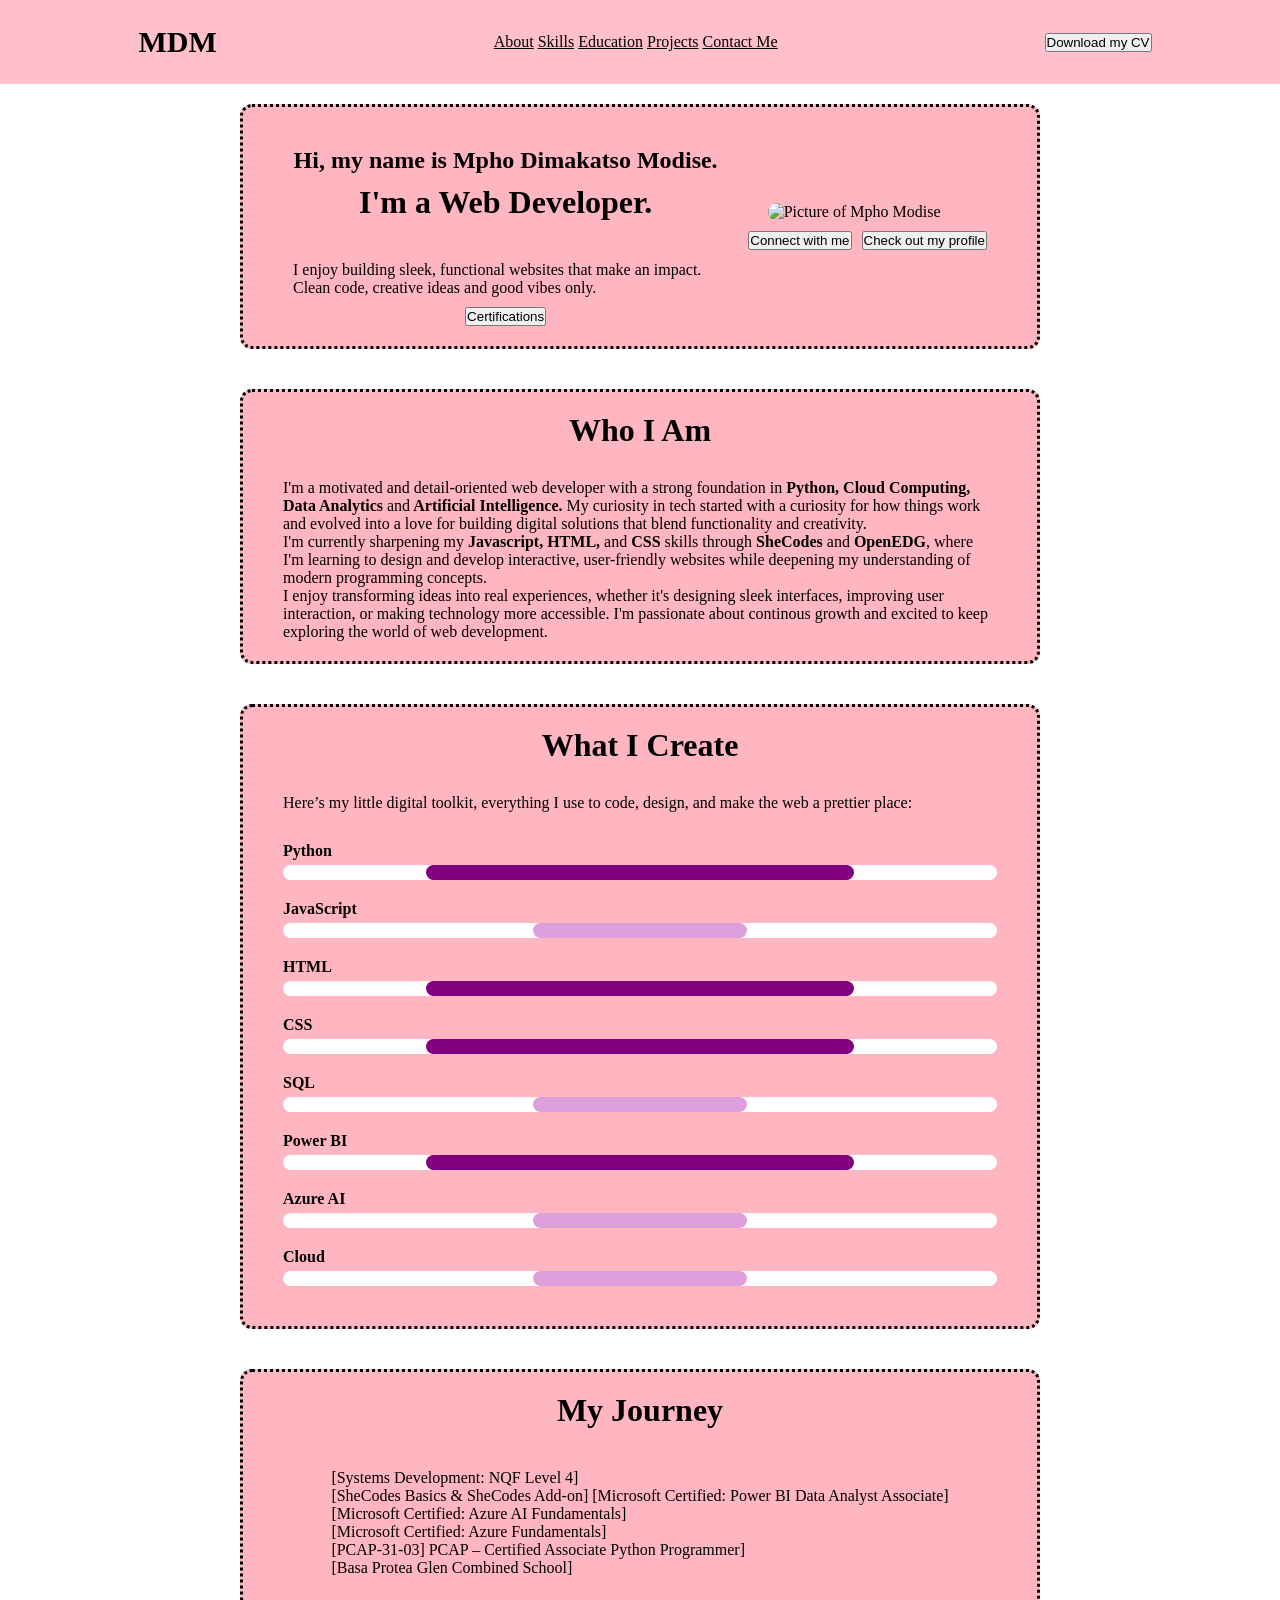
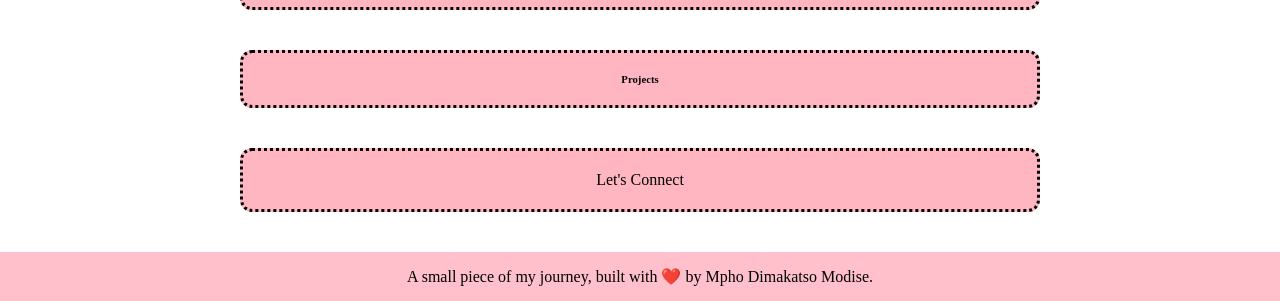
==== blueprint.html @ 43b35c92 "Updates" ====
<!DOCTYPE html>
<html lang="en">
  <head>
    <meta charset="UTF-8" />
    <meta name="viewport" content="width=device-width, initial-scale=1.0" />
    <title>Mpho's Portfolio Website</title>
    <link rel="stylesheet" href="aesthetic.css" />
  </head>
  <body>
    <header>
      <nav>
        <h1 class="logo">MDM</h1>
        <ul>
          <li>
            <a href="">About</a>
            <a href="">Skills</a>
            <a href="">Education</a>
            <a href="">Projects</a>
            <a href="">Contact Me</a>
          </li>
        </ul>
        <button class="download-CV">Download my CV</button>
      </nav>
    </header>
    <main>
      <div class="abt-summary">
        <div class="text">
          <div class="text-and-certs">
            <h2>Hi, my name is Mpho Dimakatso Modise.</h2>
            <h3>I'm a Web Developer.</h3>
            <p>
              I enjoy building sleek, functional websites
              that make an impact. Clean code, creative ideas and good vibes
              only.
            </p>
            <button class="certs">Certifications</button>
          </div>
        </div>
        <div class="pic-and-buttns">
          <img
            src="https://s3.amazonaws.com/shecodesio-production/uploads/files/000/175/259/original/IMG_0503.JPG?1761469599"
            alt="Picture of Mpho Modise"
          />
          <div class="buttons">
            <button class="LinkedIn">Connect with me</button>
            <button class="GitHub">Check out my profile</button>
          </div>
        </div>
      </div>
      <div class="abt-me-sect">
        <h3>Who I Am</h3>
        <p>
          I'm a motivated and detail-oriented web developer with a strong
          foundation in
          <strong>Python, Cloud Computing, Data Analytics</strong> and<strong>
            Artificial Intelligence.</strong
          >
          My curiosity in tech started with a curiosity for how things work and
          evolved into a love for building digital solutions that blend
          functionality and creativity.
        </p>
        <p>
          I'm currently sharpening my <strong>Javascript, HTML,</strong> and
          <strong>CSS</strong> skills through <strong>SheCodes</strong> and
          <strong>OpenEDG</strong>, where I'm learning to design and develop
          interactive, user-friendly websites while deepening my understanding
          of modern programming concepts.
        </p>
        <p>
          I enjoy transforming ideas into real experiences, whether it's
          designing sleek interfaces, improving user interaction, or making
          technology more accessible. I'm passionate about continous growth and
          excited to keep exploring the world of web development.
        </p>
      </div>
      <div class="skills-sect">
        <h4>What I Create</h4>
        <p class="skills-sect-description">Here’s my little digital toolkit, everything I use to code, design, and make the web a prettier place:</p>
        <div class="skill">
          <span class="skill-name">Python</span>
            <div class="skill-bar">
              <div class="skill-level intermediate"></div>
          </div>
        </div>
        <div class="skill">
          <span class="skill-name">JavaScript</span>
            <div class="skill-bar">
              <div class="skill-level beginner"></div>
          </div>
        </div>
        <div class="skill">
          <span class="skill-name">HTML</span>
            <div class="skill-bar">
              <div class="skill-level intermediate"></div>
          </div>
        </div>
        <div class="skill">
          <span class="skill-name">CSS</span>
            <div class="skill-bar">
              <div class="skill-level intermediate"></div>
          </div>
        </div>
        <div class="skill">
          <span class="skill-name">SQL</span>
            <div class="skill-bar">
              <div class="skill-level beginner"></div>
          </div>
        </div>
        <div class="skill">
          <span class="skill-name">Power BI</span>
            <div class="skill-bar">
              <div class="skill-level intermediate"></div>
          </div>
        </div>
        <div class="skill">
          <span class="skill-name">Azure AI</span>
            <div class="skill-bar">
              <div class="skill-level beginner"></div>
          </div>
        </div>
        <div class="skill">
          <span class="skill-name">Cloud</span>
            <div class="skill-bar">
              <div class="skill-level beginner"></div>
          </div>
        </div>
      </div>
      <div class="education-sect">
        <h5>My Journey</h5>
        <ul>
          <li>
            [Systems Development: NQF Level 4]</br>
            [SheCodes Basics & SheCodes Add-on]
            [Microsoft Certified: Power BI Data Analyst Associate]</br>
            [Microsoft Certified: Azure AI Fundamentals] </br>[Microsoft Certified: Azure
            Fundamentals] </br>[PCAP-31-03] PCAP – Certified Associate Python
            Programmer]</br> [Basa Protea Glen Combined School]
          </li>
        </ul>
      </div>
      <div class="projects-sect">
        <h6>Projects</h6>
      </div>
      <div class="contact-me-sect">
        <h7>Let's Connect</h7>
      </div>
    </main>
    <footer>
      <p>
        A small piece of my journey, built with ❤️ by Mpho Dimakatso Modise.
      </p>
    </footer>
    <script src="brain.js"></script>
  </body>
</html>
---- aesthetic.css ----
* {
  margin: 0 auto;
  padding: 0;
  box-sizing: border-box;
}
header {
  background: pink;
  padding: 15px 0;
}
nav {
  display: flex;
  justify-content: space-between;
  align-items: center;
  width: 100%;
}
.logo {
  font-size: 30px;
  padding: 10px;
}
ul {
  gap: 50px;
  list-style: none;
  padding: 10px 10px;
}
a {
  color: black;
}
.abt-summary {
  display: flex;
  align-items: center;
  justify-content: space-between;
  margin: 20px auto;
  border: dotted;
  padding: 20px 50px;
  gap: 30px;
  max-width: 800px;
  background: lightpink;
  border-radius: 12px;
}
.text {
  flex: 1;
}
h2 {
  align-items: left;
  padding-top: 20px;
}
h3 {
  font-size: 2rem;
  margin-bottom: 30px;
  align-items: left;
}
img {
  width: 200px;
  height: auto;
  border-radius: 10px;
}
.pic-and-buttns {
  display: flex;
  flex-direction: column;
  align-items: center;
  gap: 10px;
}
.buttons {
  display: flex;
  gap: 10px;
}
.text-and-certs {
  display: flex;
  flex-direction: column;
  align-items: center;
  gap: 10px;
}
.abt-me-sect {
  display: flex;
  padding: 20px 20px;
  flex-direction: column;
  align-items: start;
  max-width: 800px;
  margin: 40px auto;
  padding: 20px 40px;
  background: lightpink;
  border: dotted;
  border-radius: 12px;
}
h4 {
  text-align: center;
  margin-bottom: 30px;
  font-size: 2rem;
}
.skills-sect-description {
  margin-bottom: 30px;
}
.skills-sect {
  max-width: 800px;
  margin: 40px auto;
  padding: 20px 40px;
  background: lightpink;
  border: dotted;
  border-radius: 12px;
}
.skill {
  margin-bottom: 20px;
}
.skill-name {
  display: block;
  margin-bottom: 5px;
  font-weight: bold;
}
.skill-bar {
  width: 100%;
  height: 15px;
  background: white;
  border-radius: 8px;
  overflow: hidden;
}
.skill-level {
  height: 100%;
  border-radius: 8px;
  width: 0;
  transition: width 1.5s ease-in-out;
}
.skill-level.beginner {
  width: 30%;
  background-color: plum;
}
.skill-level.intermediate {
  width: 60%;
  background-color: purple;
}
h5 {
  text-align: center;
  margin-bottom: 30px;
  font-size: 2rem;
}
.education-sect {
  display: flex;
  flex-direction: column;
  padding: 20px 20px;
  max-width: 800px;
  margin: 40px auto;
  padding: 20px 40px;
  background: lightpink;
  border: dotted;
  border-radius: 12px;
}
.projects-sect {
  display: flex;
  flex-direction: column;
  padding: 20px 20px;
  max-width: 800px;
  margin: 40px auto;
  padding: 20px 40px;
  background: lightpink;
  border: dotted;
  border-radius: 12px;
}
.contact-me-sect {
  display: flex;
  flex-direction: column;
  padding: 20px 20px;
  max-width: 800px;
  margin: 40px auto;
  padding: 20px 40px;
  background: lightpink;
  border: dotted;
  border-radius: 12px;
}
footer {
  background: pink;
  padding: 15px 0;
  width: 100%;
  display: flex;
  justify-content: space-between;
  align-items: center;
}
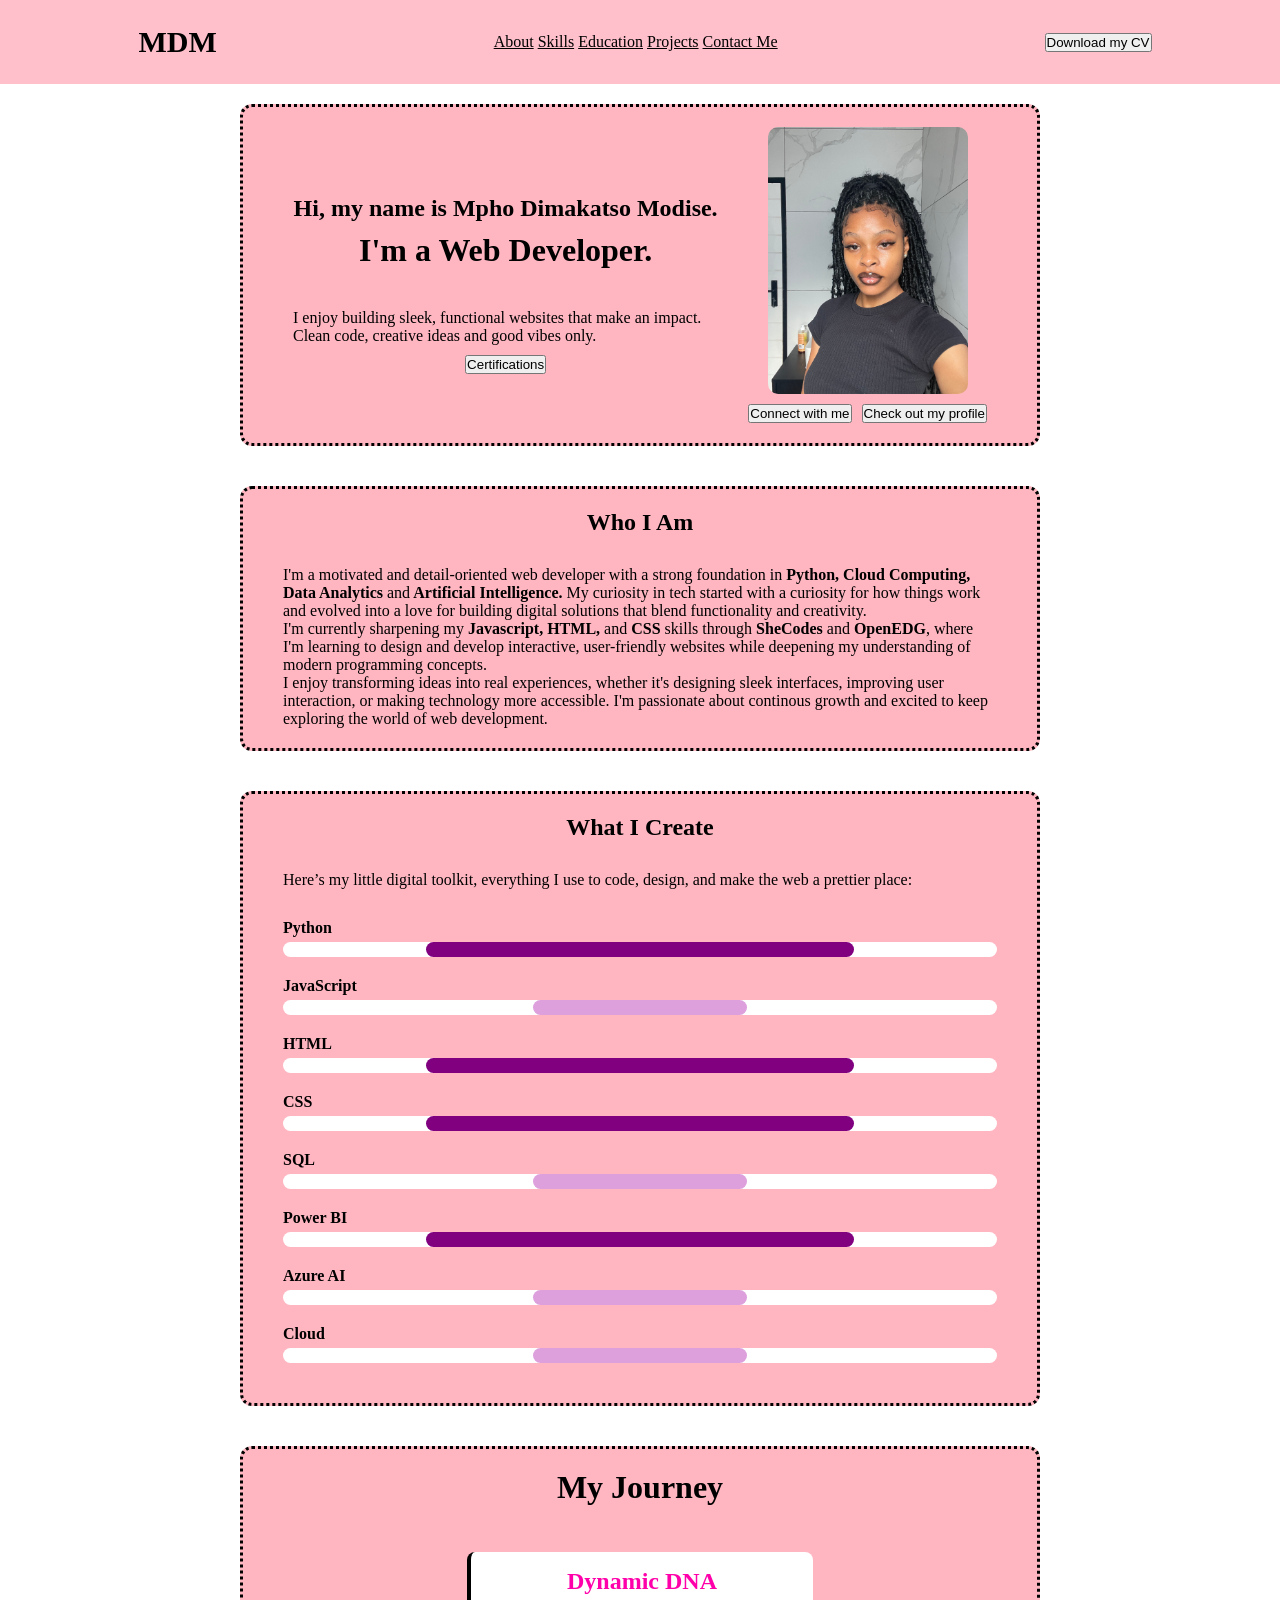
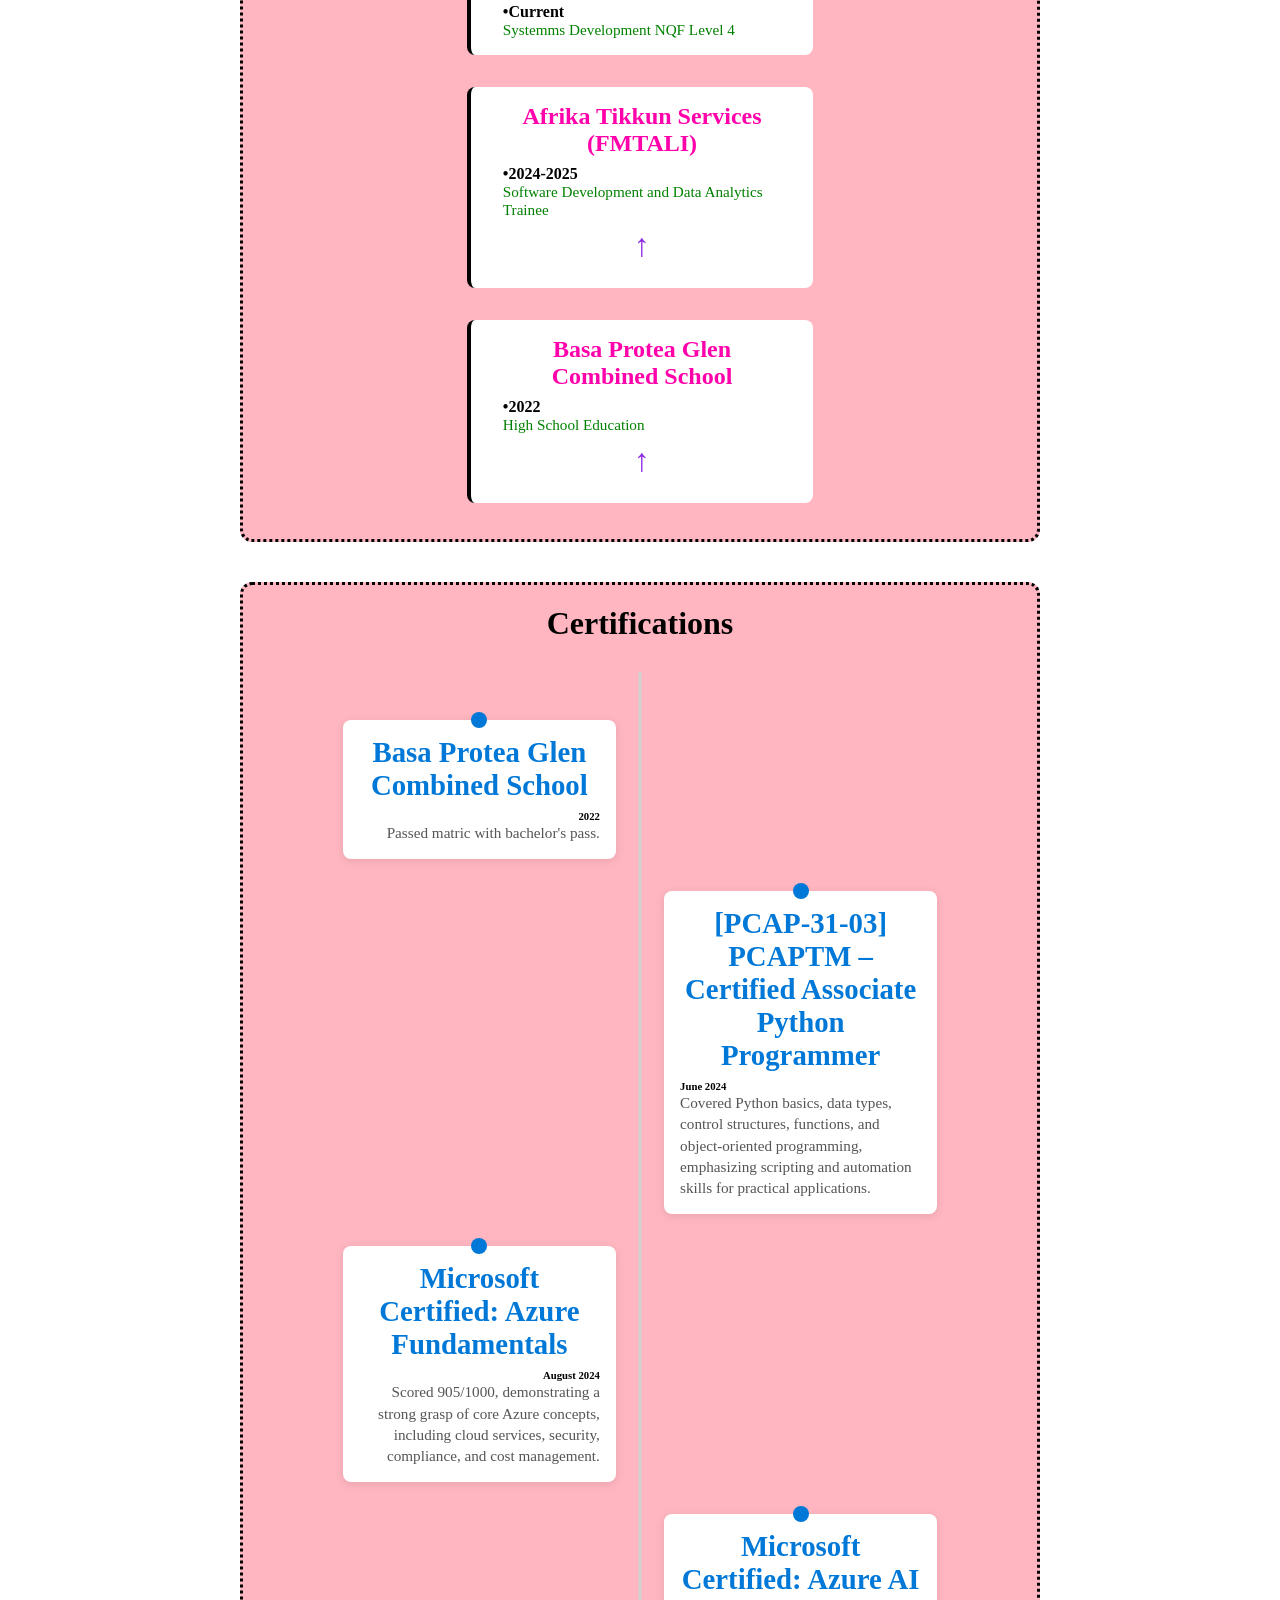
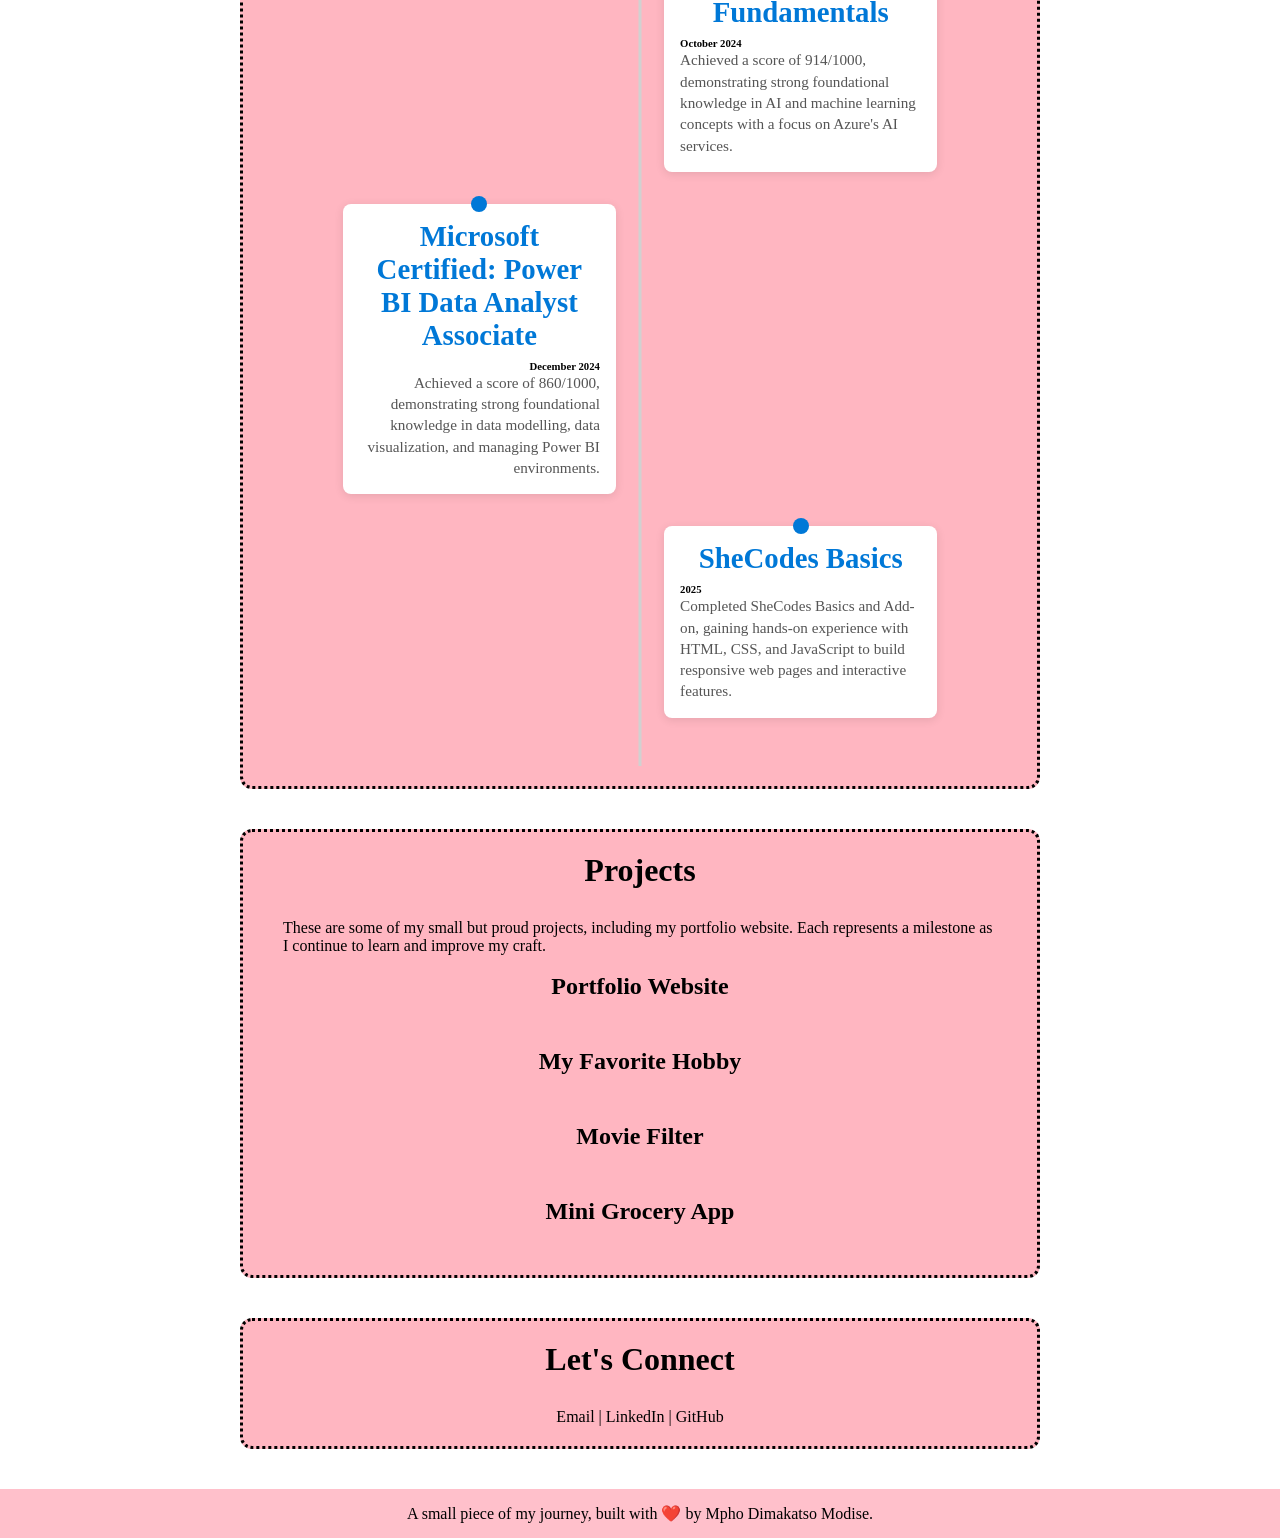
==== commit 28df2f8c: "Initial commit - portfolio website" ====
--- a/blueprint.html
+++ b/blueprint.html
@@ -23,32 +23,30 @@
       </nav>
     </header>
     <main>
+      <!-- About Me Summary Section -->
       <div class="abt-summary">
         <div class="text">
           <div class="text-and-certs">
             <h2>Hi, my name is Mpho Dimakatso Modise.</h2>
             <h3>I'm a Web Developer.</h3>
             <p>
-              I enjoy building sleek, functional websites
-              that make an impact. Clean code, creative ideas and good vibes
-              only.
+              I enjoy building sleek, functional websites that make an impact.
+              Clean code, creative ideas and good vibes only.
             </p>
             <button class="certs">Certifications</button>
           </div>
         </div>
         <div class="pic-and-buttns">
-          <img
-            src="https://s3.amazonaws.com/shecodesio-production/uploads/files/000/175/259/original/IMG_0503.JPG?1761469599"
-            alt="Picture of Mpho Modise"
-          />
+          <img src="images/IMG_0503.JPG" alt="Picture of Mpho Modise" />
           <div class="buttons">
             <button class="LinkedIn">Connect with me</button>
             <button class="GitHub">Check out my profile</button>
           </div>
         </div>
       </div>
+      <!-- Aboutt Me Section -->
       <div class="abt-me-sect">
-        <h3>Who I Am</h3>
+        <h4>Who I Am</h4>
         <p>
           I'm a motivated and detail-oriented web developer with a strong
           foundation in
@@ -73,79 +71,206 @@
           excited to keep exploring the world of web development.
         </p>
       </div>
+      <!-- Skills Section -->
       <div class="skills-sect">
         <h4>What I Create</h4>
-        <p class="skills-sect-description">Here’s my little digital toolkit, everything I use to code, design, and make the web a prettier place:</p>
-        <div class="skill">
-          <span class="skill-name">Python</span>
-            <div class="skill-bar">
-              <div class="skill-level intermediate"></div>
-          </div>
-        </div>
-        <div class="skill">
-          <span class="skill-name">JavaScript</span>
-            <div class="skill-bar">
-              <div class="skill-level beginner"></div>
-          </div>
-        </div>
-        <div class="skill">
-          <span class="skill-name">HTML</span>
-            <div class="skill-bar">
-              <div class="skill-level intermediate"></div>
-          </div>
-        </div>
-        <div class="skill">
-          <span class="skill-name">CSS</span>
-            <div class="skill-bar">
-              <div class="skill-level intermediate"></div>
-          </div>
-        </div>
-        <div class="skill">
-          <span class="skill-name">SQL</span>
-            <div class="skill-bar">
-              <div class="skill-level beginner"></div>
-          </div>
-        </div>
-        <div class="skill">
-          <span class="skill-name">Power BI</span>
-            <div class="skill-bar">
-              <div class="skill-level intermediate"></div>
-          </div>
-        </div>
-        <div class="skill">
-          <span class="skill-name">Azure AI</span>
-            <div class="skill-bar">
-              <div class="skill-level beginner"></div>
-          </div>
-        </div>
-        <div class="skill">
-          <span class="skill-name">Cloud</span>
-            <div class="skill-bar">
-              <div class="skill-level beginner"></div>
-          </div>
-        </div>
-      </div>
+        <p class="skills-sect-description">
+          Here’s my little digital toolkit, everything I use to code, design,
+          and make the web a prettier place:
+        </p>
+        <div class="skill">
+          <p class="skill-name">Python</p>
+          <div class="skill-bar">
+            <div class="skill-level intermediate"></div>
+          </div>
+        </div>
+        <div class="skill">
+          <p class="skill-name">JavaScript</p>
+          <div class="skill-bar">
+            <div class="skill-level beginner"></div>
+          </div>
+        </div>
+        <div class="skill">
+          <p class="skill-name">HTML</p>
+          <div class="skill-bar">
+            <div class="skill-level intermediate"></div>
+          </div>
+        </div>
+        <div class="skill">
+          <p class="skill-name">CSS</p>
+          <div class="skill-bar">
+            <div class="skill-level intermediate"></div>
+          </div>
+        </div>
+        <div class="skill">
+          <p class="skill-name">SQL</p>
+          <div class="skill-bar">
+            <div class="skill-level beginner"></div>
+          </div>
+        </div>
+        <div class="skill">
+          <p class="skill-name">Power BI</p>
+          <div class="skill-bar">
+            <div class="skill-level intermediate"></div>
+          </div>
+        </div>
+        <div class="skill">
+          <p class="skill-name">Azure AI</p>
+          <div class="skill-bar">
+            <div class="skill-level beginner"></div>
+          </div>
+        </div>
+        <div class="skill">
+          <p class="skill-name">Cloud</p>
+          <div class="skill-bar">
+            <div class="skill-level beginner"></div>
+          </div>
+        </div>
+      </div>
+      <!-- Education Section -->
       <div class="education-sect">
-        <h5>My Journey</h5>
-        <ul>
-          <li>
-            [Systems Development: NQF Level 4]</br>
-            [SheCodes Basics & SheCodes Add-on]
-            [Microsoft Certified: Power BI Data Analyst Associate]</br>
-            [Microsoft Certified: Azure AI Fundamentals] </br>[Microsoft Certified: Azure
-            Fundamentals] </br>[PCAP-31-03] PCAP – Certified Associate Python
-            Programmer]</br> [Basa Protea Glen Combined School]
-          </li>
-        </ul>
-      </div>
+        <h3>My Journey</h3>
+        <div class="roadmap">
+          <div class="roadmap-step">
+            <h4>Dynamic DNA</h4>
+            <p class="date">&bull;Current</p>
+            <p>Systemms Development NQF Level 4</p>
+          </div>
+          <div class="roadmap-step">
+            <h4>Afrika Tikkun Services (FMTALI)</h4>
+            <p class="date">&bull;2024-2025</p>
+            <p>Software Development and Data Analytics Trainee</p>
+            <div class="arrow">&#8593;</div>
+          </div>
+          <div class="roadmap-step">
+            <h4>Basa Protea Glen Combined School</h4>
+            <p class="date">&bull;2022</p>
+            <p>High School Education</p>
+            <div class="arrow">&#8593;</div>
+          </div>
+        </div>
+      </div>
+
+      <!-- Certifications Section -->
+      <div class="certifications-sect">
+        <h3>Certifications</h3>
+        <div class="timeline">
+          <div class="timeline-item">
+            <div class="timeline-dot"></div>
+            <div class="timeline-content">
+              <h5>Basa Protea Glen Combined School</h5>
+              <h6>2022</h6>
+              <p>Passed matric with bachelor's pass.</p>
+            </div>
+          </div>
+          <div class="timeline-item">
+            <div class="timeline-dot"></div>
+            <div class="timeline-content">
+              <h5>
+                [PCAP-31-03] PCAPTM – Certified Associate Python Programmer
+              </h5>
+              <h6>June 2024</h6>
+              <p>
+                Covered Python basics, data types, control structures,
+                functions, and object-oriented programming, emphasizing
+                scripting and automation skills for practical applications.
+              </p>
+            </div>
+          </div>
+          <div class="timeline-item">
+            <div class="timeline-dot"></div>
+            <div class="timeline-content">
+              <h5>Microsoft Certified: Azure Fundamentals</h5>
+              <h6>August 2024</h6>
+              <p>
+                Scored 905/1000, demonstrating a strong grasp of core Azure
+                concepts, including cloud services, security, compliance, and
+                cost management.
+              </p>
+            </div>
+          </div>
+          <div class="timeline-item">
+            <div class="timeline-dot"></div>
+            <div class="timeline-content">
+              <h5>Microsoft Certified: Azure AI Fundamentals</h5>
+              <h6>October 2024</h6>
+              <p>
+                Achieved a score of 914/1000, demonstrating strong foundational
+                knowledge in AI and machine learning concepts with a focus on
+                Azure's AI services.
+              </p>
+            </div>
+          </div>
+          <div class="timeline-item">
+            <div class="timeline-dot"></div>
+            <div class="timeline-content">
+              <h5>Microsoft Certified: Power BI Data Analyst Associate</h5>
+              <h6>December 2024</h6>
+              <p>
+                Achieved a score of 860/1000, demonstrating strong foundational
+                knowledge in data modelling, data visualization, and managing
+                Power BI environments.
+              </p>
+            </div>
+          </div>
+          <div class="timeline-item">
+            <div class="timeline-dot"></div>
+            <div class="timeline-content">
+              <h5>SheCodes Basics</h5>
+              <h6>2025</h6>
+              <p>
+                Completed SheCodes Basics and Add-on, gaining hands-on
+                experience with HTML, CSS, and JavaScript to build responsive
+                web pages and interactive features.
+              </p>
+            </div>
+          </div>
+        </div>
+      </div>
+
+      <!-- Projects Section -->
       <div class="projects-sect">
-        <h6>Projects</h6>
-      </div>
+        <h3>Projects</h3>
+        <p class="projects-intro">
+          These are some of my small but proud projects, including my portfolio
+          website. Each represents a milestone as I continue to learn and
+          improve my craft.
+        </p>
+        <div class="carousel">
+          <div class="carousel-track">
+            <div class="slide active">
+              <img />
+              <h4>Portfolio Website</h4>
+              <p></p>
+            </div>
+            <div class="slide">
+              <img />
+              <h4>My Favorite Hobby</h4>
+              <p></p>
+            </div>
+            <div class="slide">
+              <img />
+              <h4>Movie Filter</h4>
+              <p></p>
+            </div>
+            <div class="slide">
+              <img />
+              <h4>Mini Grocery App</h4>
+              <p></p>
+            </div>
+          </div>
+        </div>
+      </div>
+
+      <!-- Contact Section -->
       <div class="contact-me-sect">
-        <h7>Let's Connect</h7>
+        <h3>Let's Connect</h3>
+        <p>Email | LinkedIn | GitHub</p>
       </div>
     </main>
-    <footer>
+
+    <!-- Footer Section -->
+    <footer class="no-select">
       <p>
         A small piece of my journey, built with ❤️ by Mpho Dimakatso Modise.
       </p>
--- a/aesthetic.css
+++ b/aesthetic.css
@@ -85,7 +85,7 @@
 h4 {
   text-align: center;
   margin-bottom: 30px;
-  font-size: 2rem;
+  font-size: 1.5rem;
 }
 .skills-sect-description {
   margin-bottom: 30px;
@@ -143,6 +143,149 @@
   border: dotted;
   border-radius: 12px;
 }
+.roadmap {
+  display: flex;
+  flex-direction: column;
+  align-items: center;
+}
+.roadmap-step {
+  background: white;
+  border-left: 4px solid black;
+  padding: 1rem 2rem;
+  margin: 1rem 0;
+  width: 80%;
+  border-radius: 8px;
+  position: relative;
+}
+.roadmap-step h4 {
+  margin: 0 0 0.5rem 0;
+  color: rgb(255, 0, 170);
+}
+.roadmap .date {
+  font-weight: 700;
+  color: rgb(0, 0, 0);
+  font-size: 1rem;
+}
+.roadmap-step p {
+  margin: 0;
+  color: green;
+  font-size: 0.95rem;
+}
+.arrow {
+  font-size: 2rem;
+  margin: 0.5rem 0;
+  color: blueviolet;
+  text-align: center;
+}
+.certifications-sect {
+  display: flex;
+  flex-direction: column;
+  padding: 20px 20px;
+  max-width: 800px;
+  margin: 40px auto;
+  padding: 20px 40px;
+  background: lightpink;
+  border: dotted;
+  border-radius: 12px;
+}
+
+.certifications-sect h5 {
+  font-size: 1.8rem;
+  margin-bottom: 2rem;
+  color: #333;
+}
+
+.timeline {
+  position: relative;
+  margin: 0 auto;
+  padding: 1rem 0;
+  width: 90%;
+  max-width: 700px;
+}
+
+.timeline::before {
+  content: "";
+  position: absolute;
+  left: 50%;
+  top: 0;
+  transform: translateX(-50%);
+  width: 3px;
+  height: 100%;
+  background: #d1d1d1;
+}
+
+.timeline-item {
+  position: relative;
+  margin: 2rem 0;
+  width: 50%;
+}
+
+.timeline-item:nth-child(odd) {
+  left: 0;
+  text-align: right;
+}
+
+.timeline-item:nth-child(even) {
+  left: 50%;
+  text-align: left;
+}
+
+.timeline-dot {
+  position: absolute;
+  top: 0;
+  left: 50%;
+  width: 16px;
+  height: 16px;
+  background-color: #0078d7;
+  border-radius: 50%;
+  transform: translate(-50%, -50%);
+}
+
+.timeline-content {
+  background: #fff;
+  padding: 1rem;
+  border-radius: 8px;
+  box-shadow: 0 2px 10px rgba(0, 0, 0, 0.1);
+  display: block;
+  width: 85%;
+}
+
+.timeline-content h5 {
+  color: #0078d7;
+  margin-bottom: 0.5rem;
+}
+
+.timeline-content p {
+  color: #555;
+  font-size: 0.95rem;
+  line-height: 1.4;
+}
+
+/* Mobile view */
+@media (max-width: 768px) {
+  .timeline::before {
+    left: 10px;
+  }
+
+  .timeline-item {
+    width: 100%;
+    padding-left: 30px;
+    text-align: left !important;
+  }
+
+  .timeline-item:nth-child(even),
+  .timeline-item:nth-child(odd) {
+    left: 0;
+  }
+
+  .timeline-dot {
+    left: 10px;
+  }
+
+  .timeline-content {
+    width: calc(100% - 40px);
+  }
+}
 .projects-sect {
   display: flex;
   flex-direction: column;
@@ -165,6 +308,14 @@
   border: dotted;
   border-radius: 12px;
 }
+.no-select {
+  cursor: not-allowed;
+  -webkit-user-select: none;
+  -moz-user-select: none;
+  -ms-user-select: none;
+  user-select: none;
+}
+
 footer {
   background: pink;
   padding: 15px 0;
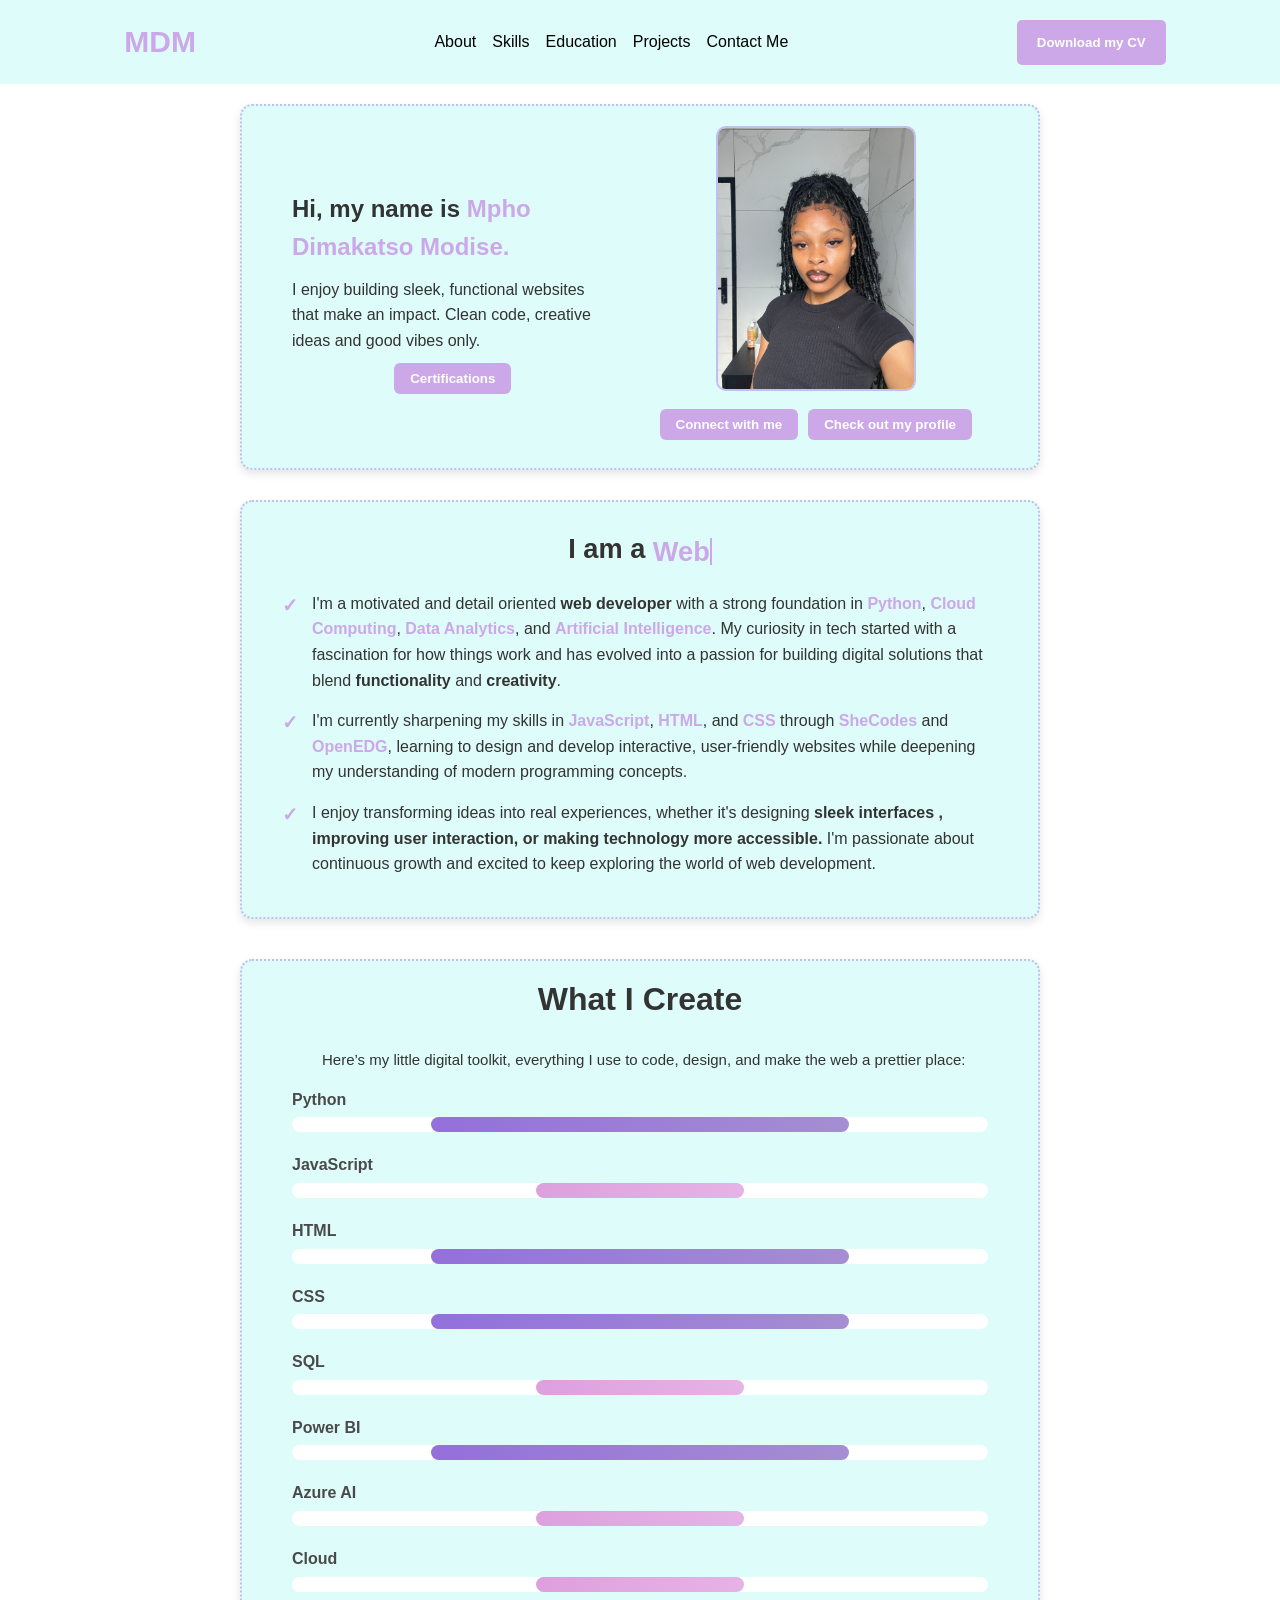
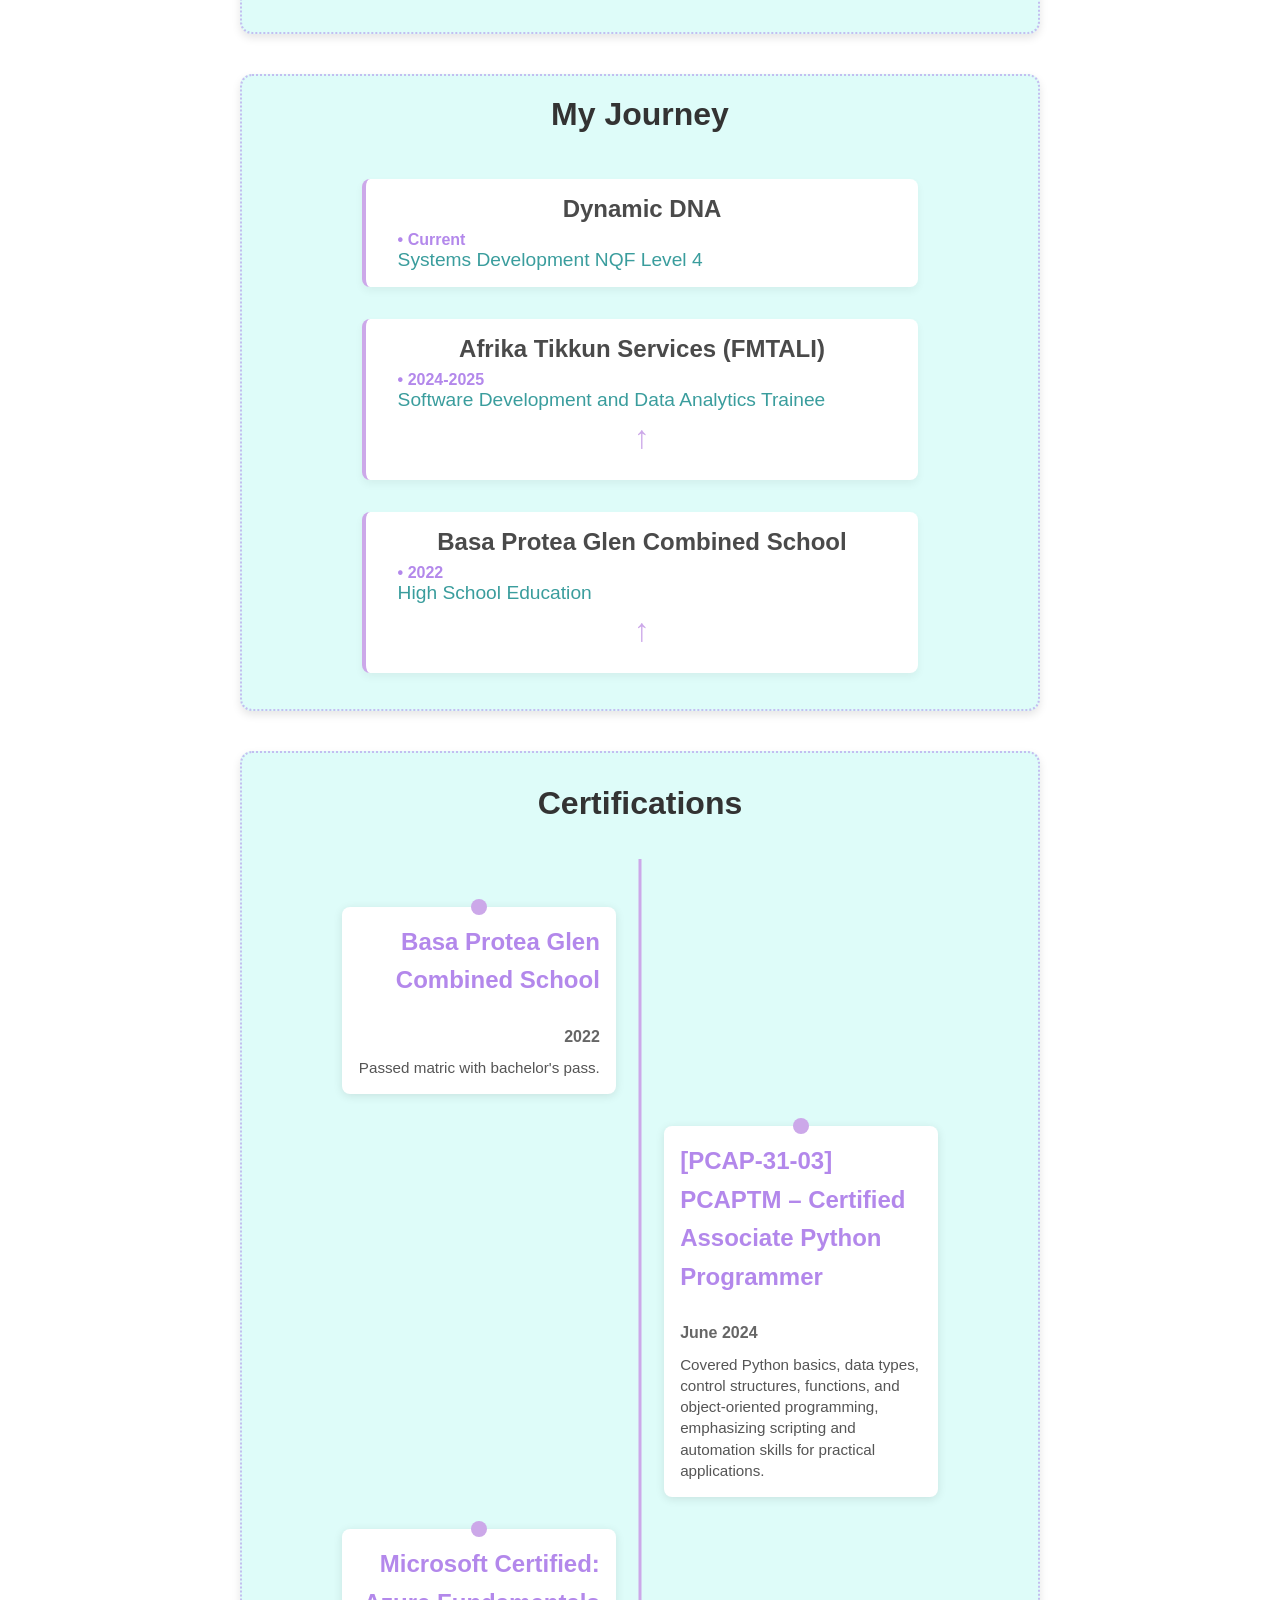
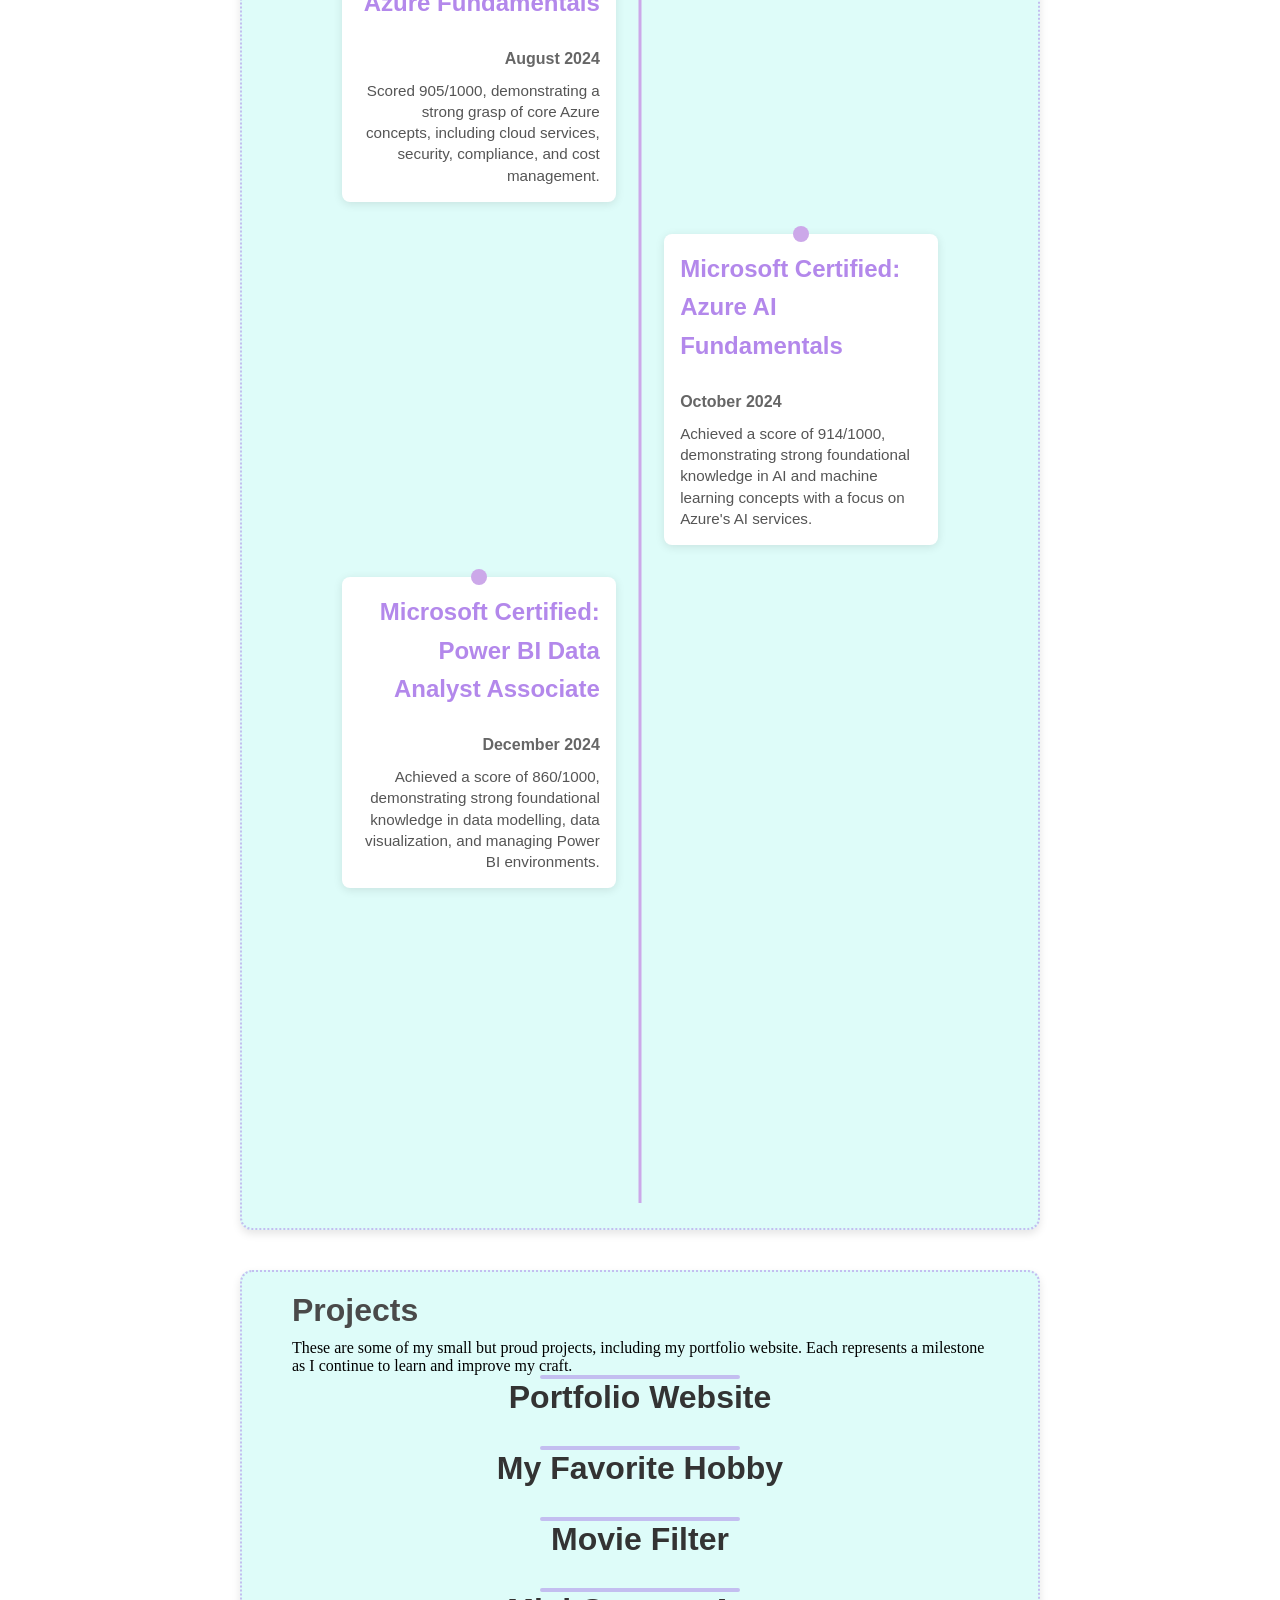
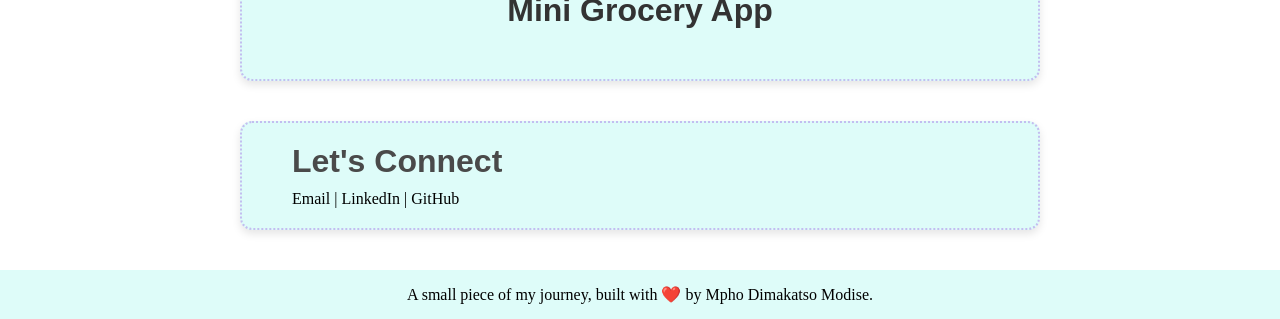
==== commit f79e4c53: "Initial Commit:Update project files" ====
--- a/blueprint.html
+++ b/blueprint.html
@@ -7,17 +7,16 @@
     <link rel="stylesheet" href="aesthetic.css" />
   </head>
   <body>
+    <!--Navigation Section-->
     <header>
       <nav>
         <h1 class="logo">MDM</h1>
         <ul>
-          <li>
-            <a href="">About</a>
-            <a href="">Skills</a>
-            <a href="">Education</a>
-            <a href="">Projects</a>
-            <a href="">Contact Me</a>
-          </li>
+          <li><a href="#about">About</a></li>
+          <li><a href="#skills">Skills</a></li>
+          <li><a href="#education">Education</a></li>
+          <li><a href="#projects">Projects</a></li>
+          <li><a href="#contact">Contact Me</a></li>
         </ul>
         <button class="download-CV">Download my CV</button>
       </nav>
@@ -27,13 +26,16 @@
       <div class="abt-summary">
         <div class="text">
           <div class="text-and-certs">
-            <h2>Hi, my name is Mpho Dimakatso Modise.</h2>
-            <h3>I'm a Web Developer.</h3>
+            <h2>
+              Hi, my name is <span class="name">Mpho Dimakatso Modise.</span>
+            </h2>
             <p>
               I enjoy building sleek, functional websites that make an impact.
               Clean code, creative ideas and good vibes only.
             </p>
-            <button class="certs">Certifications</button>
+            <a href="#certifications"
+              ><button class="certs">Certifications</button></a
+            >
           </div>
         </div>
         <div class="pic-and-buttns">
@@ -44,107 +46,121 @@
           </div>
         </div>
       </div>
-      <!-- Aboutt Me Section -->
-      <div class="abt-me-sect">
-        <h4>Who I Am</h4>
+
+      <!-- About Me Section -->
+      <div id="about" class="abt-me-sect">
+        <h4>I am a <span class="type-effect"></span></h4>
+
         <p>
-          I'm a motivated and detail-oriented web developer with a strong
-          foundation in
-          <strong>Python, Cloud Computing, Data Analytics</strong> and<strong>
-            Artificial Intelligence.</strong
+          <span class="bullet">&#10003;</span> I'm a motivated and detail
+          oriented <strong>web developer</strong> with a strong foundation in
+          <strong class="accent-skill">Python</strong>,
+          <strong class="accent-skill">Cloud Computing</strong>,
+          <strong class="accent-skill">Data Analytics</strong>, and
+          <strong class="accent-skill">Artificial Intelligence</strong>. My
+          curiosity in tech started with a fascination for how things work and
+          has evolved into a passion for building digital solutions that blend
+          <strong>functionality</strong> and <strong>creativity</strong>.
+        </p>
+
+        <p>
+          <span class="bullet">&#10003;</span> I'm currently sharpening my
+          skills in <strong class="accent-skill">JavaScript</strong>,
+          <strong class="accent-skill">HTML</strong>, and
+          <strong class="accent-skill">CSS</strong> through
+          <strong class="accent-skill">SheCodes</strong> and
+          <strong class="accent-skill">OpenEDG</strong>, learning to design and
+          develop interactive, user-friendly websites while deepening my
+          understanding of modern programming concepts.
+        </p>
+
+        <p>
+          <span class="bullet">&#10003;</span> I enjoy transforming ideas into
+          real experiences, whether it's designing
+          <strong
+            >sleek interfaces , improving user interaction, or making technology
+            more accessible.</strong
           >
-          My curiosity in tech started with a curiosity for how things work and
-          evolved into a love for building digital solutions that blend
-          functionality and creativity.
-        </p>
-        <p>
-          I'm currently sharpening my <strong>Javascript, HTML,</strong> and
-          <strong>CSS</strong> skills through <strong>SheCodes</strong> and
-          <strong>OpenEDG</strong>, where I'm learning to design and develop
-          interactive, user-friendly websites while deepening my understanding
-          of modern programming concepts.
-        </p>
-        <p>
-          I enjoy transforming ideas into real experiences, whether it's
-          designing sleek interfaces, improving user interaction, or making
-          technology more accessible. I'm passionate about continous growth and
-          excited to keep exploring the world of web development.
-        </p>
-      </div>
+          I'm passionate about continuous growth and excited to keep exploring
+          the world of web development.
+        </p>
+      </div>
+
       <!-- Skills Section -->
-      <div class="skills-sect">
+      <div id="skills" class="skills-sect">
         <h4>What I Create</h4>
         <p class="skills-sect-description">
           Here’s my little digital toolkit, everything I use to code, design,
           and make the web a prettier place:
         </p>
-        <div class="skill">
-          <p class="skill-name">Python</p>
-          <div class="skill-bar">
-            <div class="skill-level intermediate"></div>
-          </div>
-        </div>
-        <div class="skill">
-          <p class="skill-name">JavaScript</p>
-          <div class="skill-bar">
-            <div class="skill-level beginner"></div>
-          </div>
-        </div>
-        <div class="skill">
-          <p class="skill-name">HTML</p>
-          <div class="skill-bar">
-            <div class="skill-level intermediate"></div>
-          </div>
-        </div>
-        <div class="skill">
-          <p class="skill-name">CSS</p>
-          <div class="skill-bar">
-            <div class="skill-level intermediate"></div>
-          </div>
-        </div>
-        <div class="skill">
-          <p class="skill-name">SQL</p>
-          <div class="skill-bar">
-            <div class="skill-level beginner"></div>
-          </div>
-        </div>
-        <div class="skill">
-          <p class="skill-name">Power BI</p>
-          <div class="skill-bar">
-            <div class="skill-level intermediate"></div>
-          </div>
-        </div>
-        <div class="skill">
-          <p class="skill-name">Azure AI</p>
-          <div class="skill-bar">
-            <div class="skill-level beginner"></div>
-          </div>
-        </div>
-        <div class="skill">
-          <p class="skill-name">Cloud</p>
-          <div class="skill-bar">
-            <div class="skill-level beginner"></div>
-          </div>
-        </div>
-      </div>
+        <div class="skill" data-skill-level="60%">
+          <span class="skill-name">Python</span>
+          <div class="skill-bar">
+            <div class="skill-level intermediate"></div>
+          </div>
+        </div>
+        <div class="skill" data-skill-level="30%">
+          <span class="skill-name">JavaScript</span>
+          <div class="skill-bar">
+            <div class="skill-level beginner"></div>
+          </div>
+        </div>
+        <div class="skill" data-skill-level="60%">
+          <span class="skill-name">HTML</span>
+          <div class="skill-bar">
+            <div class="skill-level intermediate"></div>
+          </div>
+        </div>
+        <div class="skill" data-skill-level="60%">
+          <span class="skill-name">CSS</span>
+          <div class="skill-bar">
+            <div class="skill-level intermediate"></div>
+          </div>
+        </div>
+        <div class="skill" data-skill-level="30%">
+          <span class="skill-name">SQL </span>
+          <div class="skill-bar">
+            <div class="skill-level beginner"></div>
+          </div>
+        </div>
+        <div class="skill" data-skill-level="60%">
+          <span class="skill-name">Power BI</span>
+          <div class="skill-bar">
+            <div class="skill-level intermediate"></div>
+          </div>
+        </div>
+        <div class="skill" data-skill-level="30%">
+          <span class="skill-name">Azure AI</span>
+          <div class="skill-bar">
+            <div class="skill-level beginner"></div>
+          </div>
+        </div>
+        <div class="skill" data-skill-level="30%">
+          <span class="skill-name">Cloud</span>
+          <div class="skill-bar">
+            <div class="skill-level beginner"></div>
+          </div>
+        </div>
+      </div>
+
       <!-- Education Section -->
-      <div class="education-sect">
+      <div id="education" class="education-sect">
         <h3>My Journey</h3>
         <div class="roadmap">
           <div class="roadmap-step">
             <h4>Dynamic DNA</h4>
-            <p class="date">&bull;Current</p>
-            <p>Systemms Development NQF Level 4</p>
+            <p class="date">&bull; Current</p>
+            <p>Systems Development NQF Level 4</p>
           </div>
           <div class="roadmap-step">
             <h4>Afrika Tikkun Services (FMTALI)</h4>
-            <p class="date">&bull;2024-2025</p>
+            <p class="date">&bull; 2024-2025</p>
             <p>Software Development and Data Analytics Trainee</p>
             <div class="arrow">&#8593;</div>
           </div>
           <div class="roadmap-step">
             <h4>Basa Protea Glen Combined School</h4>
-            <p class="date">&bull;2022</p>
+            <p class="date">&bull; 2022</p>
             <p>High School Education</p>
             <div class="arrow">&#8593;</div>
           </div>
@@ -152,7 +168,7 @@
       </div>
 
       <!-- Certifications Section -->
-      <div class="certifications-sect">
+      <div id="certifications" class="certifications-sect">
         <h3>Certifications</h3>
         <div class="timeline">
           <div class="timeline-item">
@@ -229,7 +245,7 @@
       </div>
 
       <!-- Projects Section -->
-      <div class="projects-sect">
+      <div id="projects" class="projects-sect">
         <h3>Projects</h3>
         <p class="projects-intro">
           These are some of my small but proud projects, including my portfolio
@@ -262,8 +278,8 @@
         </div>
       </div>
 
-      <!-- Contact Section -->
-      <div class="contact-me-sect">
+      <!-- Contact Me Section -->
+      <div id="contact" class="contact-me-sect">
         <h3>Let's Connect</h3>
         <p>Email | LinkedIn | GitHub</p>
       </div>
--- a/aesthetic.css
+++ b/aesthetic.css
@@ -3,8 +3,22 @@
   padding: 0;
   box-sizing: border-box;
 }
+
+html {
+  font-size: clamp(16px, 2.5vw, 15px);
+}
+
+img,
+video,
+iframe {
+  max-width: 100%;
+  height: auto;
+  display: block;
+}
+
+/*Navigation Section*/
 header {
-  background: pink;
+  background: #defcf9;
   padding: 15px 0;
 }
 nav {
@@ -14,94 +28,252 @@
   width: 100%;
 }
 .logo {
+  font-family: "Poppins", sans-serif;
   font-size: 30px;
   padding: 10px;
+  color: #cca8e9;
+}
+.download-CV {
+  background: #cca8e9;
+  padding: 15px 20px;
+  font-family: "Poppins", sans-serif;
+  font-weight: 700;
+  color: #fff;
+  border-style: none;
+  border-radius: 5px;
+  transition: background-color 0.3s ease-in-out;
+}
+.download-CV:hover {
+  background-color: white;
+  cursor: pointer;
+  color: #cca8e9;
 }
 ul {
-  gap: 50px;
+  display: flex;
+  flex-direction: row;
+  font-family: "Poppins", sans-serif;
+  gap: 1rem;
   list-style: none;
-  padding: 10px 10px;
+  padding: 0;
 }
 a {
-  color: black;
-}
+  font-family: "Poppins", sans-serif;
+  color: #000;
+  text-decoration: none;
+  font-weight: 500;
+  transition: 0.5s all ease-in-out;
+}
+a:hover,
+a.active {
+  color: #cca8e9;
+  text-decoration: underline;
+  cursor: pointer;
+}
+
+/*About Me Summary Section*/
 .abt-summary {
   display: flex;
+  font-family: "Poppins", sans-serif;
+  color: #333;
+  line-height: 1.6;
   align-items: center;
   justify-content: space-between;
   margin: 20px auto;
-  border: dotted;
+  border: dotted 2px #c3bef0;
   padding: 20px 50px;
   gap: 30px;
   max-width: 800px;
-  background: lightpink;
+  background: #defcf9;
   border-radius: 12px;
+  box-shadow: 0 4px 8px rgba(0, 0, 0, 0.1);
 }
 .text {
   flex: 1;
 }
+.text-and-certs {
+  font-family: "Poppins", sans-serif;
+  display: flex;
+  flex-direction: column;
+  align-items: center;
+  gap: 10px;
+  margin-bottom: 10px;
+  min-height: 2.5rem;
+}
 h2 {
+  font-family: "Poppins", sans-serif;
   align-items: left;
   padding-top: 20px;
+  color: #333;
+}
+.name {
+  font-family: "Poppins", sans-serif;
+  color: #cca8e9;
 }
 h3 {
+  font-family: "Poppins", sans-serif;
   font-size: 2rem;
-  margin-bottom: 30px;
+  margin-bottom: 10px;
   align-items: left;
+  color: #4a4a4a;
+}
+.pic-and-buttns {
+  display: flex;
+  flex-direction: column;
+  align-items: center;
+  gap: 10px;
 }
 img {
   width: 200px;
   height: auto;
   border-radius: 10px;
-}
-.pic-and-buttns {
-  display: flex;
-  flex-direction: column;
-  align-items: center;
+  border: 2px solid #c3bef0;
+}
+.certs {
+  font-family: "Poppins", sans-serif;
+  display: flex;
   gap: 10px;
+  background-color: #cca8e9;
+  color: #fff;
+  padding: 8px 16px;
+  border-radius: 6px;
+  text-decoration: none;
+  font-weight: 600;
+  border: none;
+  transition: background-color 0.3s ease;
+}
+.certs:hover {
+  background-color: white;
+  cursor: pointer;
+  color: #cca8e9;
 }
 .buttons {
   display: flex;
   gap: 10px;
-}
-.text-and-certs {
-  display: flex;
-  flex-direction: column;
-  align-items: center;
-  gap: 10px;
-}
+  background-color: #defcf9;
+  color: #fff;
+  padding: 8px 16px;
+  border-radius: 6px;
+  text-decoration: none;
+  font-weight: 600;
+  transition: background-color 0.3s ease;
+}
+
+.LinkedIn {
+  background-color: #cca8e9;
+  color: #fff;
+  padding: 8px 16px;
+  border-radius: 6px;
+  text-decoration: none;
+  border: none;
+  font-weight: 600;
+  transition: background-color 0.3s ease;
+}
+.LinkedIn:hover {
+  background-color: white;
+  cursor: pointer;
+  color: #cca8e9;
+}
+.GitHub {
+  background-color: #cca8e9;
+  color: #fff;
+  padding: 8px 16px;
+  border-radius: 6px;
+  text-decoration: none;
+  border: none;
+  font-weight: 600;
+  transition: background-color 0.3s ease;
+}
+.GitHub:hover {
+  background-color: white;
+  cursor: pointer;
+  color: #cca8e9;
+}
+
+/*About Me Section*/
 .abt-me-sect {
-  display: flex;
-  padding: 20px 20px;
-  flex-direction: column;
-  align-items: start;
+  background-color: #defcf9;
+  border: 2px dotted #c3bef0;
+  padding: 25px 40px;
+  border-radius: 12px;
   max-width: 800px;
-  margin: 40px auto;
-  padding: 20px 40px;
-  background: lightpink;
-  border: dotted;
-  border-radius: 12px;
-}
-h4 {
-  text-align: center;
-  margin-bottom: 30px;
-  font-size: 1.5rem;
-}
-.skills-sect-description {
-  margin-bottom: 30px;
-}
+  margin: 30px auto;
+  box-shadow: 0 4px 8px rgba(0, 0, 0, 0.1);
+  font-family: "Poppins", sans-serif;
+  color: #333;
+  line-height: 1.6;
+  position: relative;
+}
+
+.abt-me-sect h4 {
+  font-size: 1.7rem;
+  margin-bottom: 20px;
+  color: #333;
+}
+
+.abt-me-sect p {
+  margin-bottom: 15px;
+  padding-left: 30px;
+  position: relative;
+}
+
+.abt-me-sect .bullet {
+  position: absolute;
+  left: 0;
+  color: #cca8e9;
+  font-weight: bold;
+  font-size: 1.2rem;
+}
+
+.accent-skill {
+  color: #cca8e9;
+}
+
+.type-effect {
+  border-right: 2px solid #cca8e9;
+  color: #cca8e9;
+  font-weight: 600;
+  white-space: nowrap;
+  overflow: hidden;
+  display: inline-block;
+  animation: blinkCursor 0.8s steps(1) infinite;
+  vertical-align: middle;
+  line-height: 1;
+  min-height: 1em;
+}
+
+@keyframes blinkCursor {
+  0%,
+  50%,
+  100% {
+    border-color: #cca8e9;
+  }
+  25%,
+  75% {
+    border-color: transparent;
+  }
+}
+
+/*Skills Section*/
 .skills-sect {
   max-width: 800px;
   margin: 40px auto;
-  padding: 20px 40px;
-  background: lightpink;
-  border: dotted;
+  padding: 20px 50px;
+  background: #defcf9;
+  border: dotted 2px #c3bef0;
   border-radius: 12px;
+  box-shadow: 0 4px 8px rgba(0, 0, 0, 0.1);
+}
+.skills-sect-description {
+  margin-bottom: 30px;
+  font-size: 15px;
 }
 .skill {
   margin-bottom: 20px;
 }
 .skill-name {
+  font-family: "Poppins", sans-serif;
+  color: #4a4a4a;
+  line-height: 1.6;
   display: block;
   margin-bottom: 5px;
   font-weight: bold;
@@ -117,31 +289,112 @@
   height: 100%;
   border-radius: 8px;
   width: 0;
-  transition: width 1.5s ease-in-out;
-}
+  animation: fillBar 1.5s ease-in-out forwards;
+  animation-delay: 0.5s;
+  transition: all 0.4s cubic-bezier(0.25, 0.46, 0.45, 0.94);
+  position: relative;
+  overflow: hidden;
+}
+
+@keyframes fillBar {
+  from {
+    width: 0;
+    opacity: 0.7;
+  }
+  to {
+    width: var(--target-width);
+    opacity: 1;
+  }
+}
+.skill:hover .skill-level {
+  transform: translateY(-1px) scaleY(1.15);
+  box-shadow: 0 4px 12px rgba(0, 0, 0, 0.2);
+  filter: brightness(1.1) saturate(1.2);
+}
+.skill-level::after {
+  content: "";
+  position: absolute;
+  top: 0;
+  left: -100%;
+  width: 50%;
+  height: 100%;
+  background: linear-gradient(
+    90deg,
+    transparent,
+    rgba(255, 255, 255, 0.4),
+    transparent
+  );
+  transition: left 0.5s ease;
+}
+
+.skill:hover .skill-level::after {
+  left: 100%;
+}
+
 .skill-level.beginner {
-  width: 30%;
-  background-color: plum;
+  --target-width: 30%;
+  background: linear-gradient(90deg, #dda0dd, #e6b3e6);
 }
 .skill-level.intermediate {
-  width: 60%;
-  background-color: purple;
-}
-h5 {
+  --target-width: 60%;
+  background: linear-gradient(90deg, #9370db, #a58ed2);
+}
+.skill {
+  position: relative;
+  cursor: pointer;
+}
+
+.skill::before {
+  content: attr(data-skill-level);
+  position: absolute;
+  right: 0;
+  top: -25px;
+  background: #333;
+  color: white;
+  padding: 2px 8px;
+  border-radius: 4px;
+  font-size: 12px;
+  opacity: 0;
+  transform: translateY(10px);
+  transition: all 0.3s ease;
+  z-index: 10;
+}
+
+.skill:hover::before {
+  opacity: 1;
+  transform: translateY(0);
+}
+h4 {
   text-align: center;
   margin-bottom: 30px;
   font-size: 2rem;
-}
+  color: #333;
+  font-family: "Poppins", sans-serif;
+}
+.skills-sect p {
+  margin-bottom: 15px;
+  padding-left: 30px;
+  position: relative;
+  font-family: "Poppins", sans-serif;
+  color: #333;
+  line-height: 1.6;
+}
+/*Education Section*/
 .education-sect {
-  display: flex;
-  flex-direction: column;
-  padding: 20px 20px;
   max-width: 800px;
   margin: 40px auto;
-  padding: 20px 40px;
-  background: lightpink;
-  border: dotted;
+  padding: 20px 50px;
+  background: #defcf9;
+  border: dotted 2px #c3bef0;
   border-radius: 12px;
+  box-shadow: 0 4px 8px rgba(0, 0, 0, 0.1);
+}
+.education-sect h3 {
+  text-align: center;
+  margin-bottom: 30px;
+  font-size: 2rem;
+  color: #333;
+  font-family: "Poppins", sans-serif;
 }
 .roadmap {
   display: flex;
@@ -150,49 +403,63 @@
 }
 .roadmap-step {
   background: white;
-  border-left: 4px solid black;
+  border-left: 4px solid #cca8e9;
   padding: 1rem 2rem;
   margin: 1rem 0;
   width: 80%;
   border-radius: 8px;
   position: relative;
+  box-shadow: 0 4px 8px rgba(0, 0, 0, 0.05);
 }
 .roadmap-step h4 {
   margin: 0 0 0.5rem 0;
-  color: rgb(255, 0, 170);
+  color: #4a4a4a;
+  font-size: 1.5rem;
+  font-family: "Poppins", sans-serif;
 }
 .roadmap .date {
   font-weight: 700;
-  color: rgb(0, 0, 0);
+  color: #b388eb;
   font-size: 1rem;
+  font-family: "Poppins", sans-serif;
 }
 .roadmap-step p {
   margin: 0;
-  color: green;
-  font-size: 0.95rem;
+  color: #3a9d9d;
+  font-size: 1.2rem;
+  font-family: "Poppins", sans-serif;
 }
 .arrow {
   font-size: 2rem;
   margin: 0.5rem 0;
-  color: blueviolet;
+  color: #cca8e9;
   text-align: center;
 }
+/* Certifications Section*/
 .certifications-sect {
-  display: flex;
-  flex-direction: column;
-  padding: 20px 20px;
+  background-color: #defcf9;
+  border: 2px dotted #c3bef0;
+  padding: 25px 40px;
+  border-radius: 12px;
   max-width: 800px;
-  margin: 40px auto;
-  padding: 20px 40px;
-  background: lightpink;
-  border: dotted;
-  border-radius: 12px;
-}
-
+  margin: 30px auto;
+  box-shadow: 0 4px 8px rgba(0, 0, 0, 0.1);
+  font-family: "Poppins", sans-serif;
+  color: #333;
+  line-height: 1.6;
+  position: relative;
+}
+.certifications-sect h3 {
+  text-align: center;
+  margin-bottom: 30px;
+  font-size: 2rem;
+  color: #333;
+  font-family: "Poppins", sans-serif;
+}
 .certifications-sect h5 {
-  font-size: 1.8rem;
-  margin-bottom: 2rem;
-  color: #333;
+  font-size: 1.5rem;
+  margin-bottom: 1.5rem;
+  color: #b388eb;
 }
 
 .timeline {
@@ -211,13 +478,16 @@
   transform: translateX(-50%);
   width: 3px;
   height: 100%;
-  background: #d1d1d1;
+  background: #cca8e9;
 }
 
 .timeline-item {
   position: relative;
   margin: 2rem 0;
   width: 50%;
+  opacity: 0;
+  transform: translateY(30px);
+  transition: opacity 0.6s ease, transform 0.6s ease;
 }
 
 .timeline-item:nth-child(odd) {
@@ -236,9 +506,10 @@
   left: 50%;
   width: 16px;
   height: 16px;
-  background-color: #0078d7;
+  background-color: #cca8e9;
   border-radius: 50%;
   transform: translate(-50%, -50%);
+  transition: transform 0.3s ease, background-color 0.3s ease;
 }
 
 .timeline-content {
@@ -248,11 +519,13 @@
   box-shadow: 0 2px 10px rgba(0, 0, 0, 0.1);
   display: block;
   width: 85%;
-}
-
-.timeline-content h5 {
-  color: #0078d7;
+  transition: transform 0.3s ease, box-shadow 0.3s ease;
+}
+
+.timeline-content h6 {
+  color: #666;
   margin-bottom: 0.5rem;
+  font-size: 1rem;
 }
 
 .timeline-content p {
@@ -260,53 +533,83 @@
   font-size: 0.95rem;
   line-height: 1.4;
 }
-
-/* Mobile view */
+* Hover effects for interactive feel */ .timeline-item:hover .timeline-content {
+  transform: translateX(5px);
+  box-shadow: 0 4px 15px rgba(0, 0, 0, 0.15);
+}
+
+.timeline-item:hover .timeline-dot {
+  transform: translate(-50%, -50%) scale(1.2);
+  background-color: #b388eb;
+}
+/* Responsive design for certifications */
 @media (max-width: 768px) {
   .timeline::before {
-    left: 10px;
+    left: 30px;
   }
 
   .timeline-item {
     width: 100%;
-    padding-left: 30px;
+    padding-left: 60px;
     text-align: left !important;
-  }
-
-  .timeline-item:nth-child(even),
-  .timeline-item:nth-child(odd) {
-    left: 0;
+    left: 0 !important;
+  }
+
+  .timeline-item:nth-child(odd),
+  .timeline-item:nth-child(even) {
+    text-align: left;
   }
 
   .timeline-dot {
-    left: 10px;
+    left: 30px;
   }
 
   .timeline-content {
-    width: calc(100% - 40px);
-  }
-}
+    width: 100%;
+  }
+}
+
+@media (max-width: 480px) {
+  .certifications-sect {
+    padding: 20px;
+  }
+
+  .timeline {
+    width: 100%;
+  }
+
+  .timeline-item {
+    padding-left: 50px;
+  }
+
+  .timeline-content {
+    padding: 0.8rem;
+  }
+
+  .timeline-content h5 {
+    font-size: 1.2rem;
+  }
+}
+
+/*Projects Section*/
 .projects-sect {
-  display: flex;
-  flex-direction: column;
-  padding: 20px 20px;
   max-width: 800px;
   margin: 40px auto;
-  padding: 20px 40px;
-  background: lightpink;
-  border: dotted;
+  padding: 20px 50px;
+  background: #defcf9;
+  border: dotted 2px #c3bef0;
   border-radius: 12px;
-}
+  box-shadow: 0 4px 8px rgba(0, 0, 0, 0.1);
+}
+/*Contact Me Section*/
 .contact-me-sect {
-  display: flex;
-  flex-direction: column;
-  padding: 20px 20px;
   max-width: 800px;
   margin: 40px auto;
-  padding: 20px 40px;
-  background: lightpink;
-  border: dotted;
+  padding: 20px 50px;
+  background: #defcf9;
+  border: dotted 2px #c3bef0;
   border-radius: 12px;
+  box-shadow: 0 4px 8px rgba(0, 0, 0, 0.1);
 }
 .no-select {
   cursor: not-allowed;
@@ -315,9 +618,9 @@
   -ms-user-select: none;
   user-select: none;
 }
-
+/*Footer Section*/
 footer {
-  background: pink;
+  background: #defcf9;
   padding: 15px 0;
   width: 100%;
   display: flex;
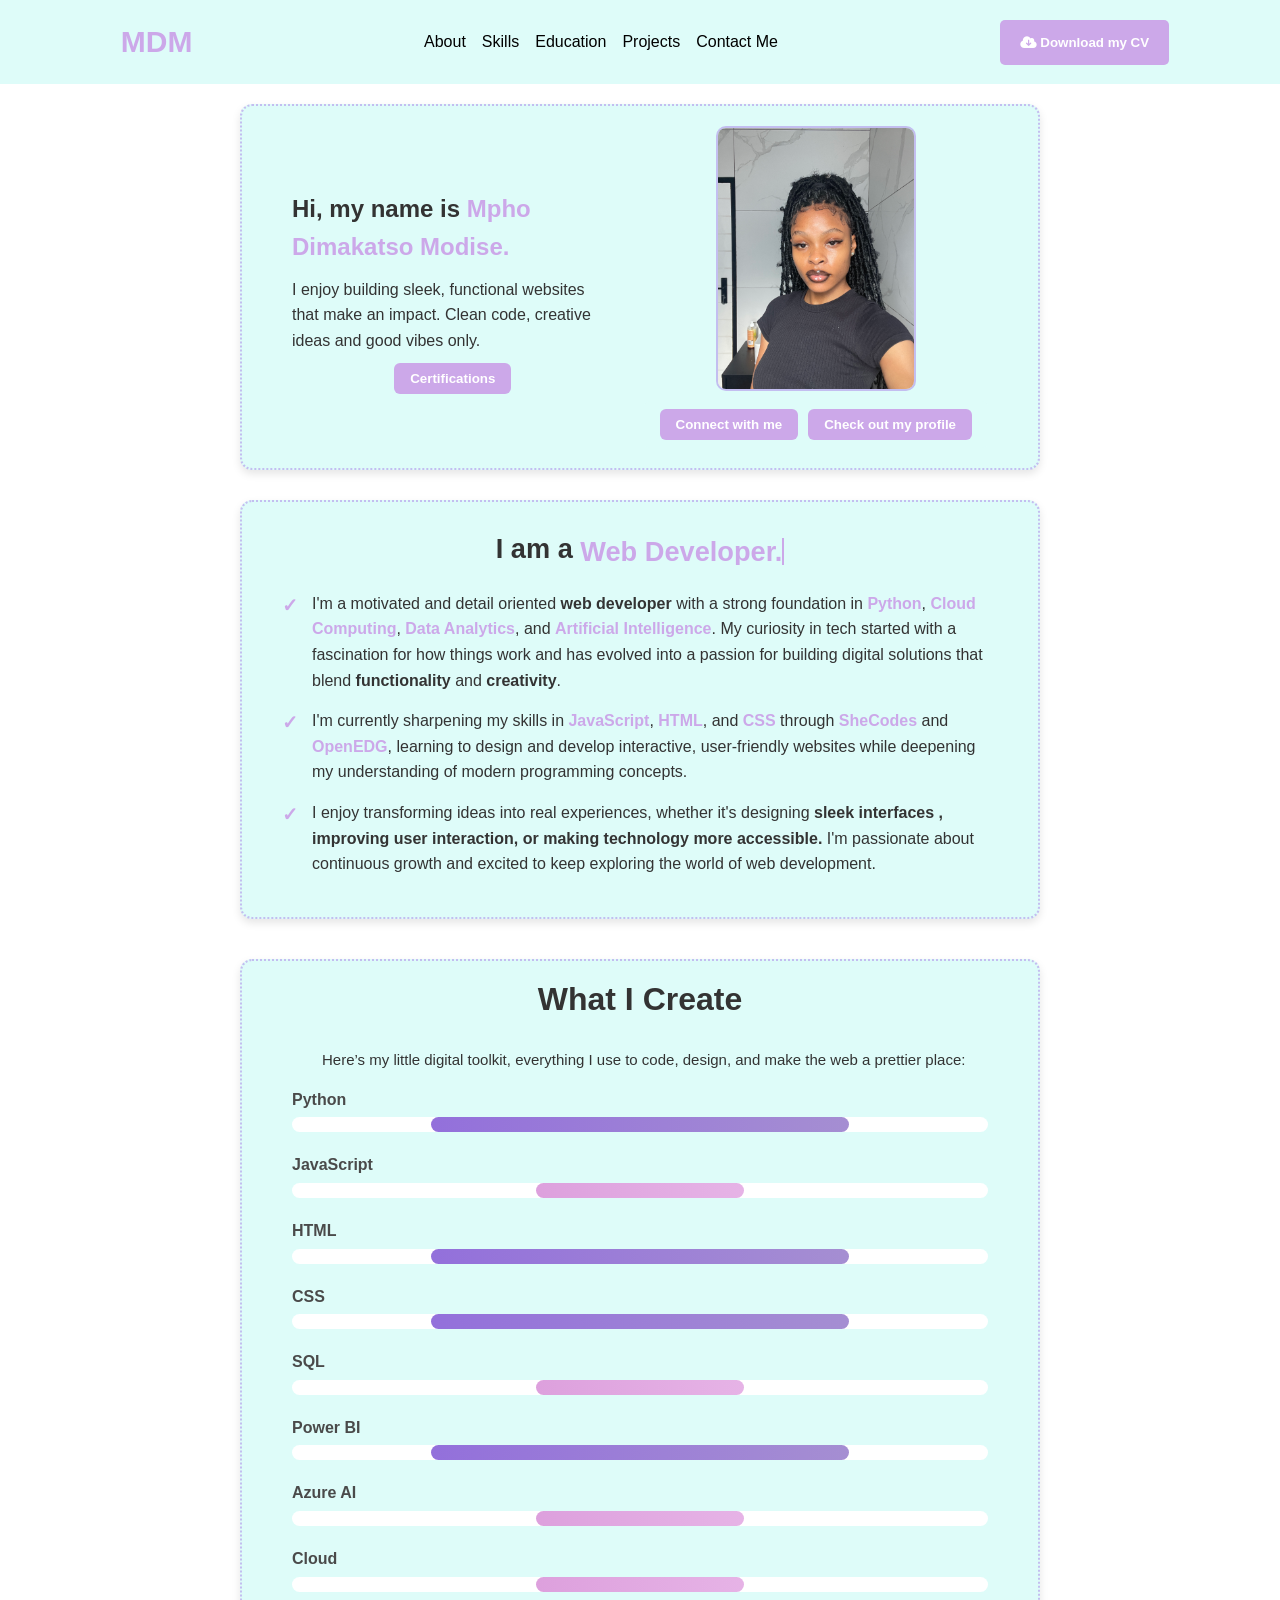
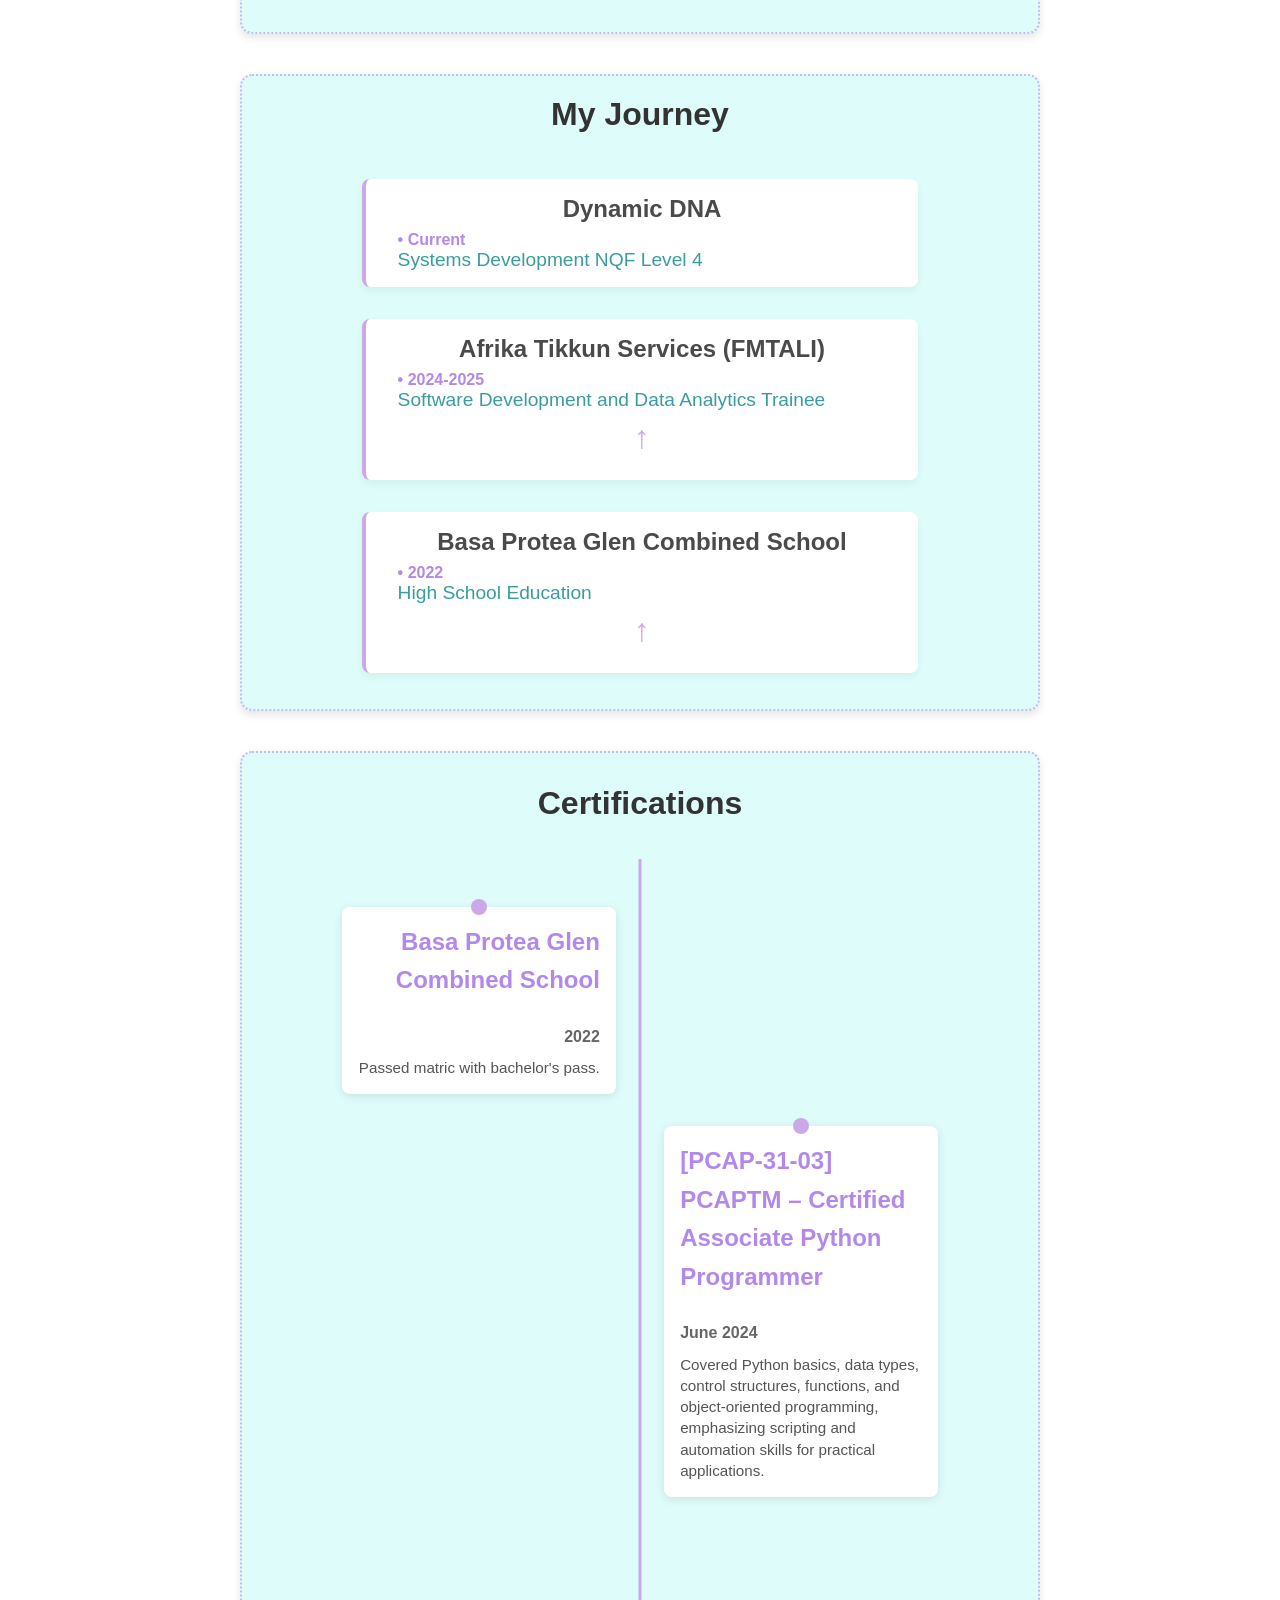
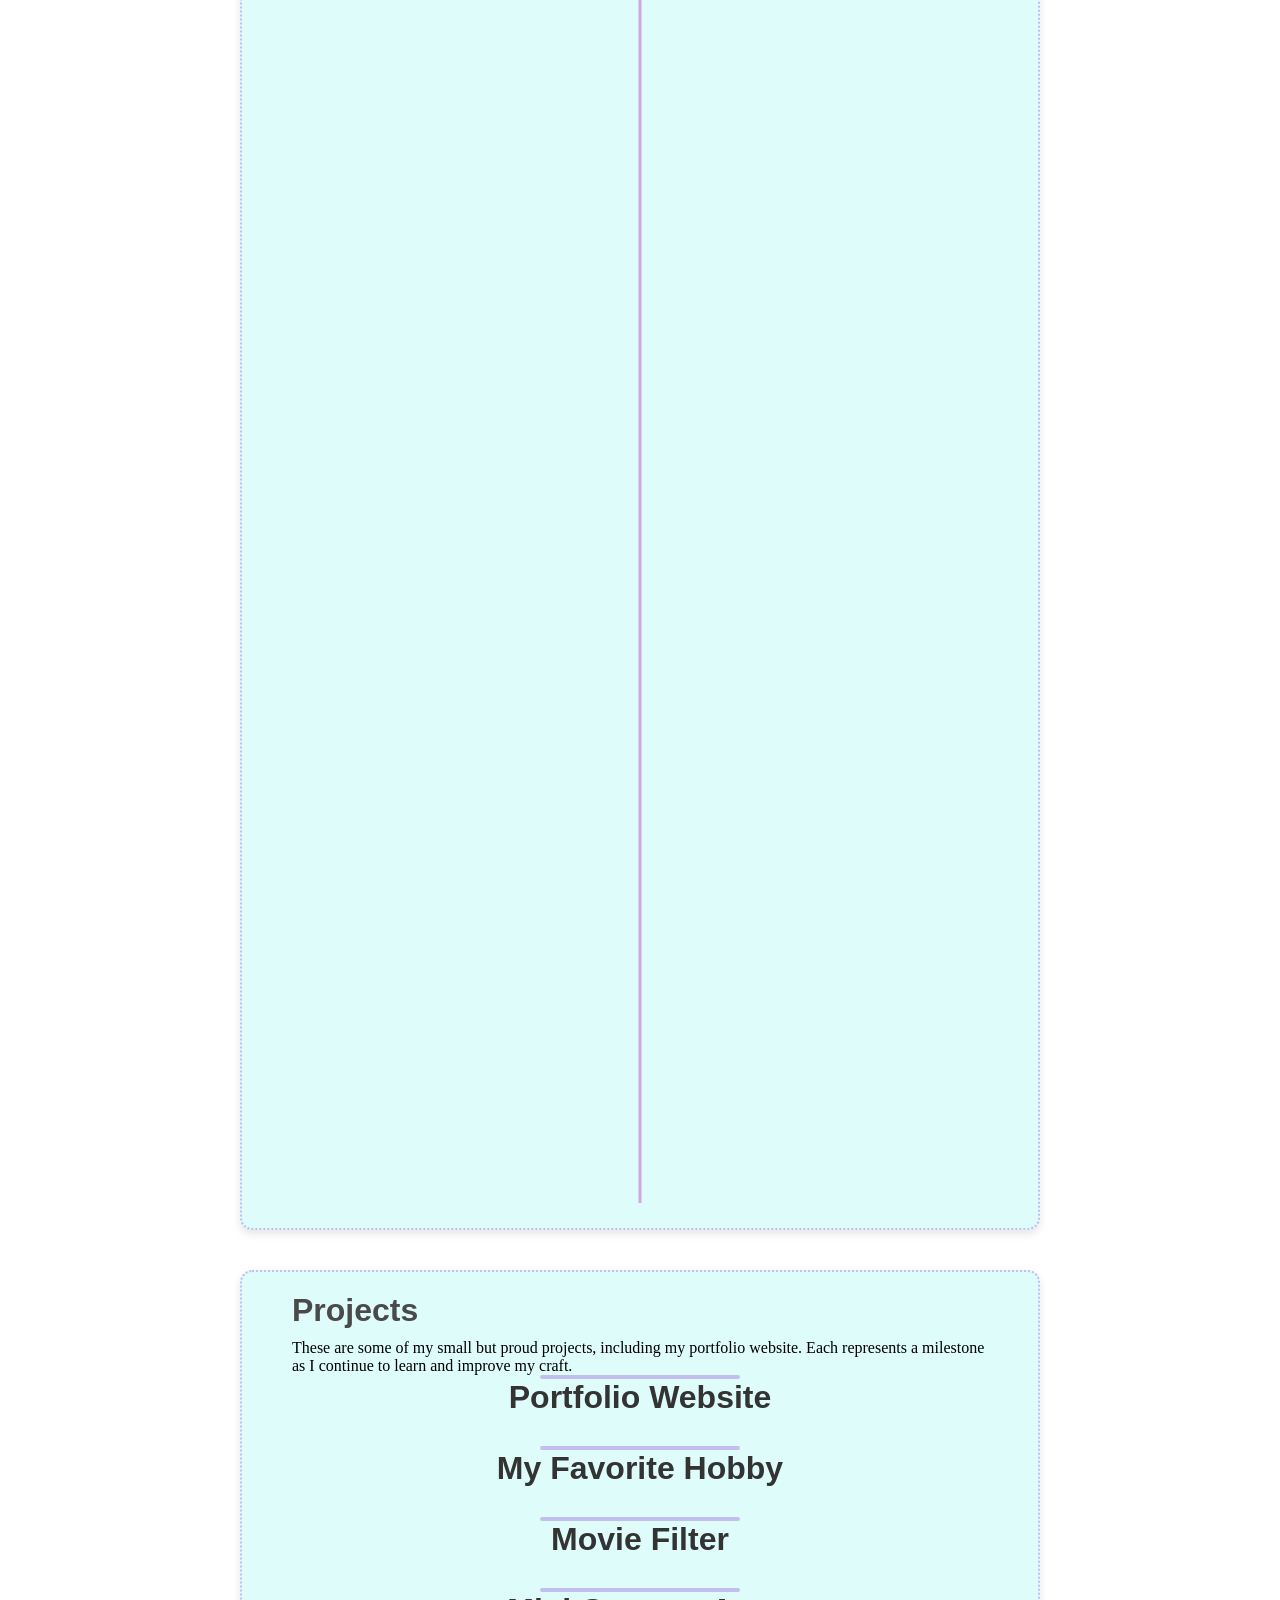
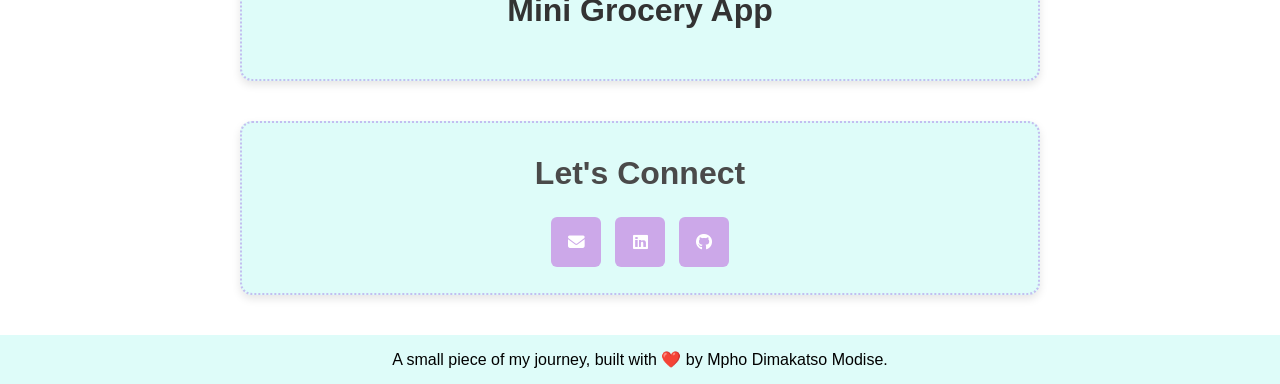
==== commit c1fe55c4: "Updated Buttons" ====
--- a/blueprint.html
+++ b/blueprint.html
@@ -5,6 +5,7 @@
     <meta name="viewport" content="width=device-width, initial-scale=1.0" />
     <title>Mpho's Portfolio Website</title>
     <link rel="stylesheet" href="aesthetic.css" />
+    <link rel="stylesheet" href="https://cdnjs.cloudflare.com/ajax/libs/font-awesome/6.4.0/css/all.min.css">
   </head>
   <body>
     <!--Navigation Section-->
@@ -18,7 +19,7 @@
           <li><a href="#projects">Projects</a></li>
           <li><a href="#contact">Contact Me</a></li>
         </ul>
-        <button class="download-CV">Download my CV</button>
+        <button class="download-CV"><i class="fas fa-cloud-download-alt"></i> Download my CV</button>
       </nav>
     </header>
     <main>
@@ -281,7 +282,12 @@
       <!-- Contact Me Section -->
       <div id="contact" class="contact-me-sect">
         <h3>Let's Connect</h3>
-        <p>Email | LinkedIn | GitHub</p>
+          <button class="contact-btn" onclickk="handleEmailClick()"><i class="fas fa-envelope fa-lg"></i>
+          </button>
+          <button class="contact-btn" onclick="handleLinkedInClick()"><i class="fab fa-linkedin fa-lg"></i>
+          </button>
+          <button class="contact-btn" onclick="handleGitHubClick()"><i class="fab fa-github fa-lg"></i>
+        </div>
       </div>
     </main>
 
--- a/aesthetic.css
+++ b/aesthetic.css
@@ -157,7 +157,6 @@
   font-weight: 600;
   transition: background-color 0.3s ease;
 }
-
 .LinkedIn {
   background-color: #cca8e9;
   color: #fff;
@@ -610,6 +609,45 @@
   border: dotted 2px #c3bef0;
   border-radius: 12px;
   box-shadow: 0 4px 8px rgba(0, 0, 0, 0.1);
+  text-align: center;
+  line-height: 60px;
+}
+
+.contact-me-sect p {
+  display: inline-block;
+  padding: 8px 16px;
+  margin: 0 5px;
+  background-color: #cca8e9;
+  color: #fff;
+  padding: 8px 16px;
+  border-radius: 6px;
+  text-decoration: none;
+  border: none;
+  font-weight: 600;
+  transition: background-color 0.3s ease;
+}
+.contact-btn {
+  display: inline-flex;
+  align-items: center;
+  gap: 10px;
+  background-color: #cca8e9;
+  color: #fff;
+  padding: 8px 16px;
+  border-radius: 6px;
+  text-decoration: none;
+  border: none;
+  font-weight: 600;
+  transition: background-color 0.3s ease;
+  margin: 0 5px;
+}
+.contact-btn:hover {
+  color: #cca8e9;
+  background-color: white;
+  cursor: pointer;
+}
+.contact-btn {
+  width: 50px;
+  height: 50px;
 }
 .no-select {
   cursor: not-allowed;
@@ -626,4 +664,5 @@
   display: flex;
   justify-content: space-between;
   align-items: center;
-}
+  font-family: "Poppins", sans-serif;
+}
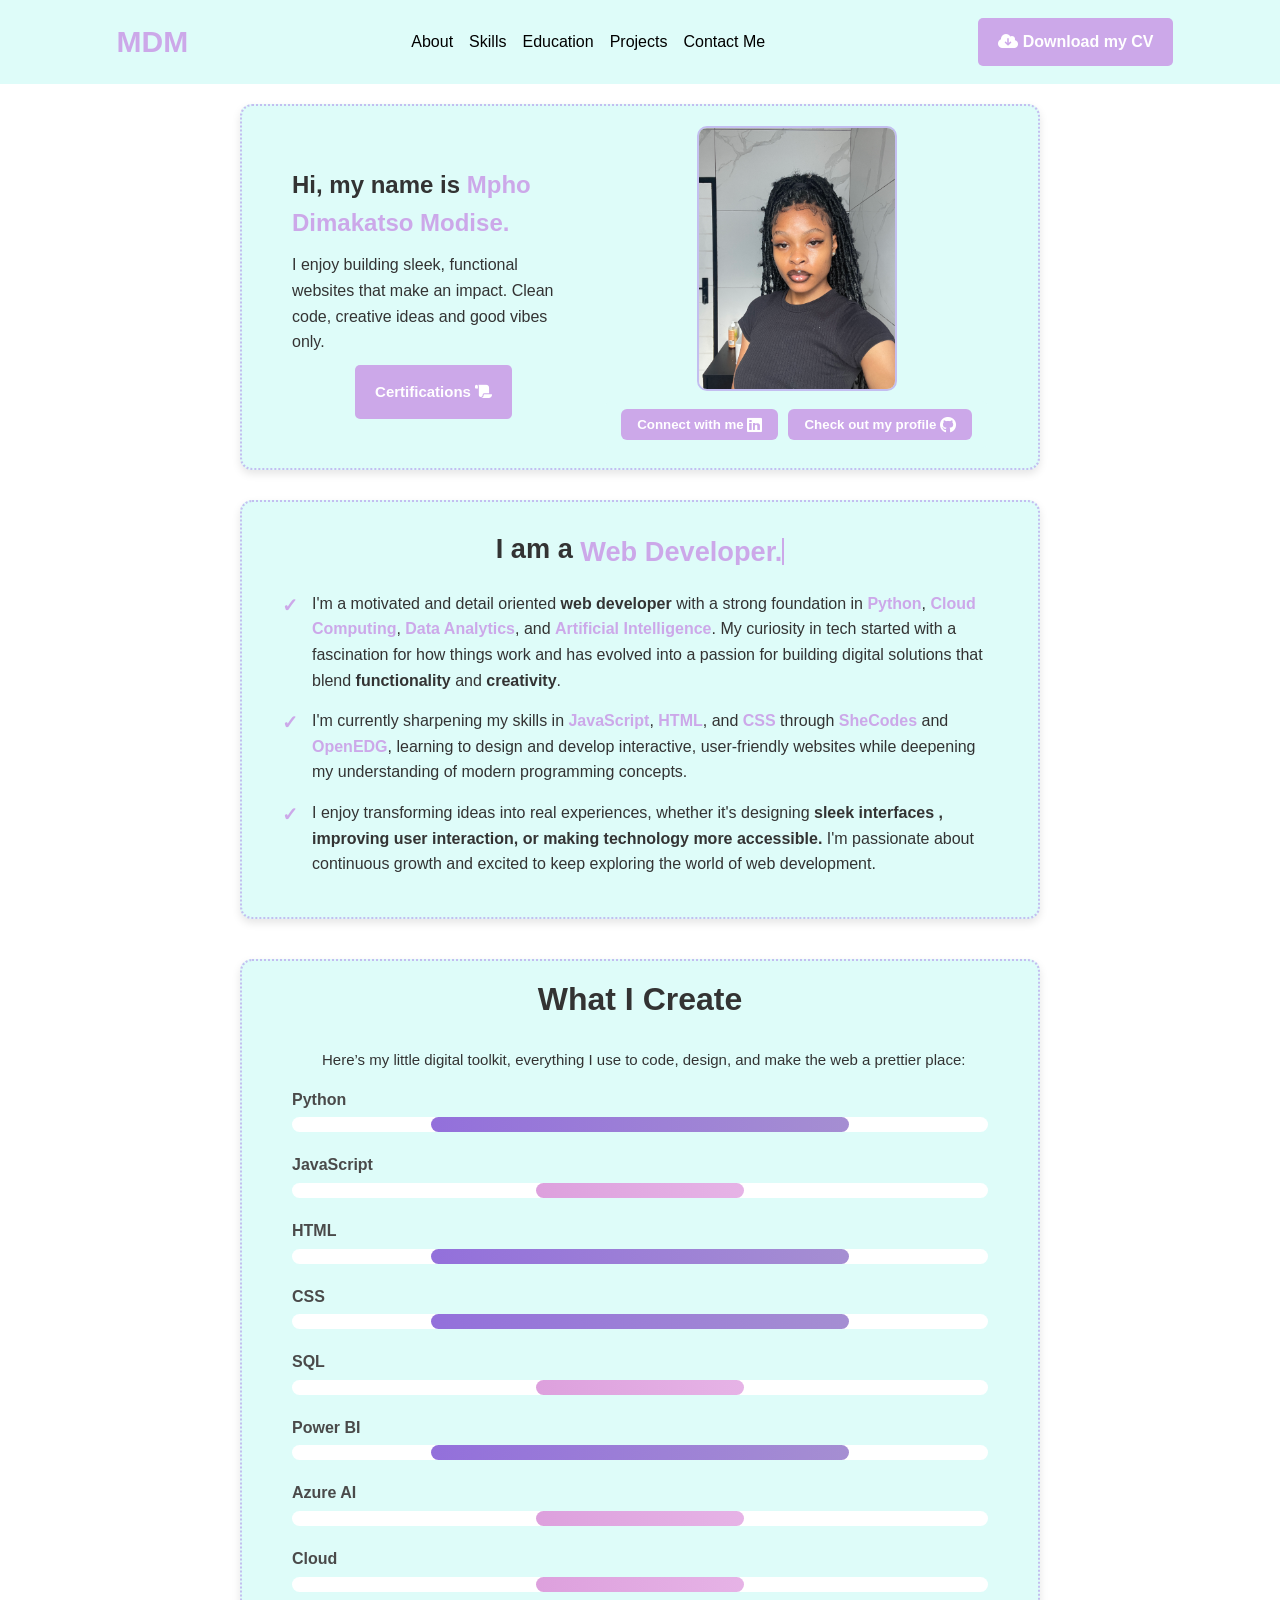
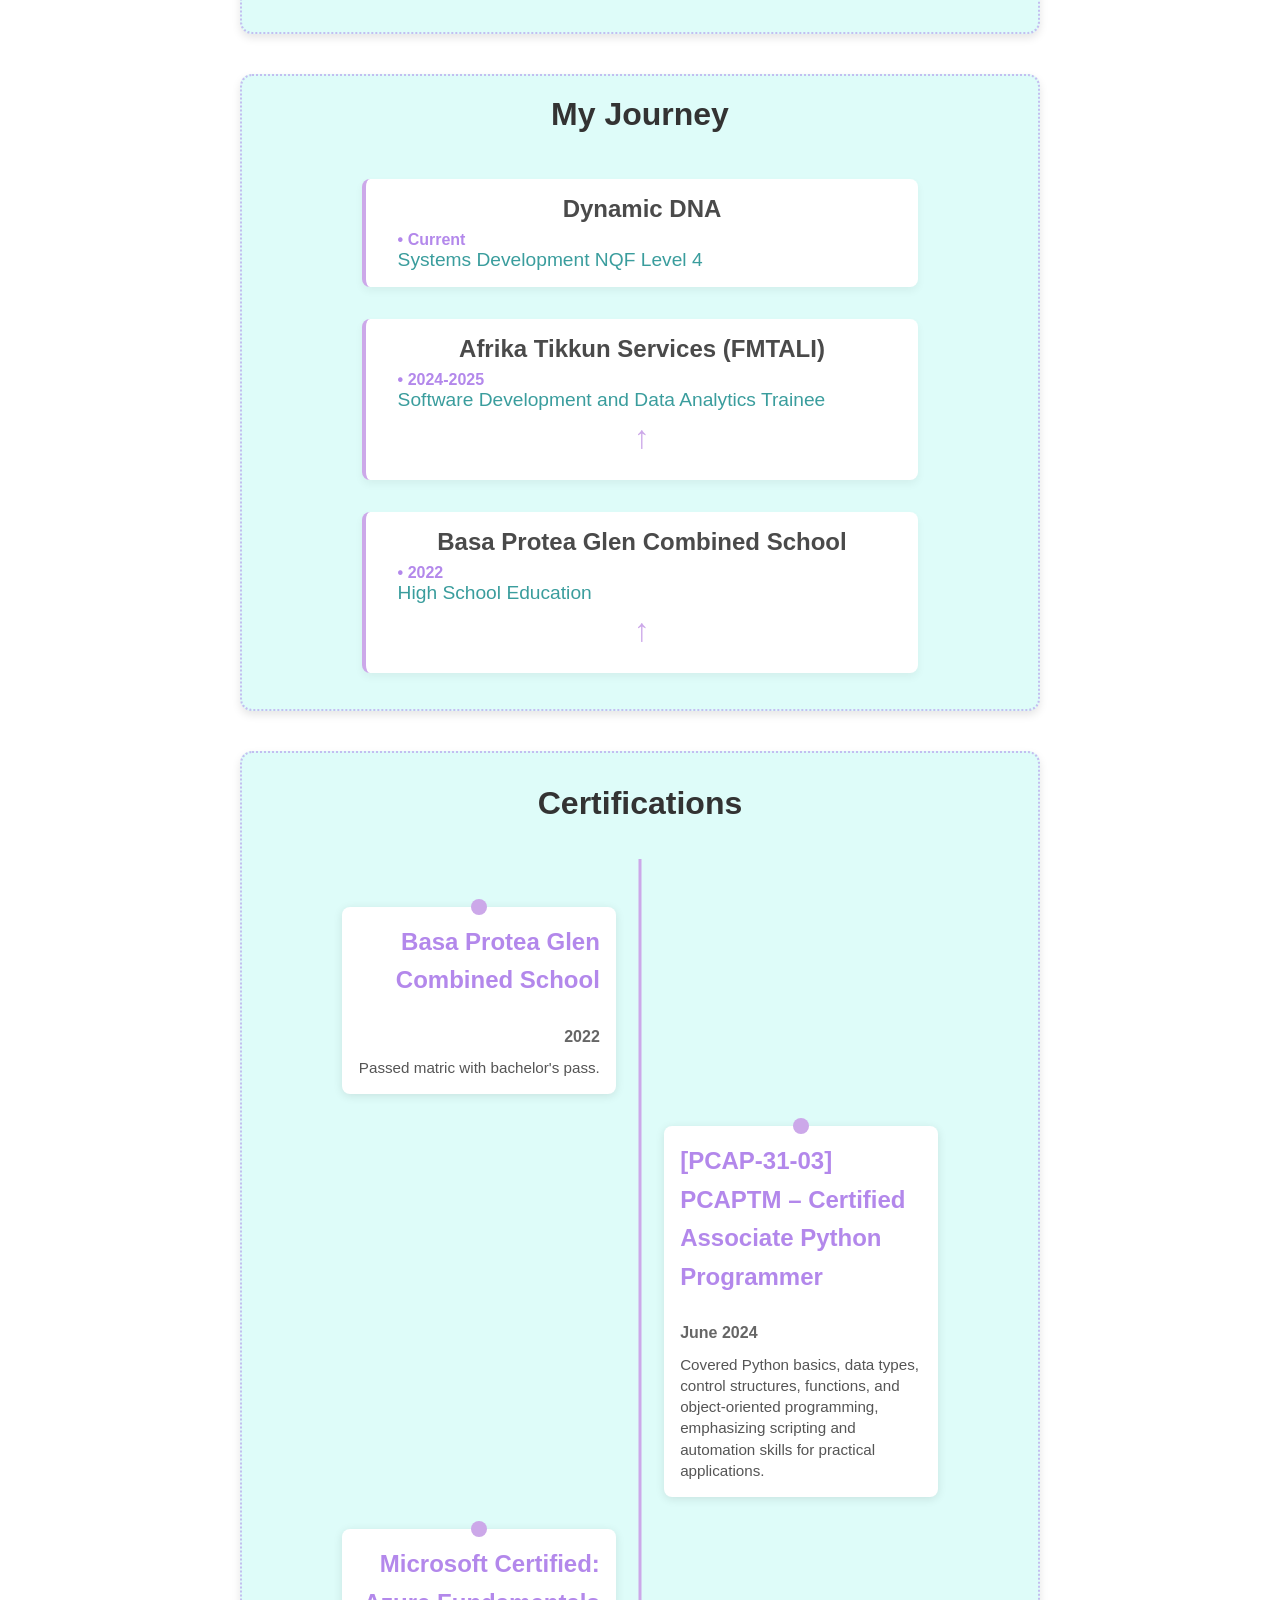
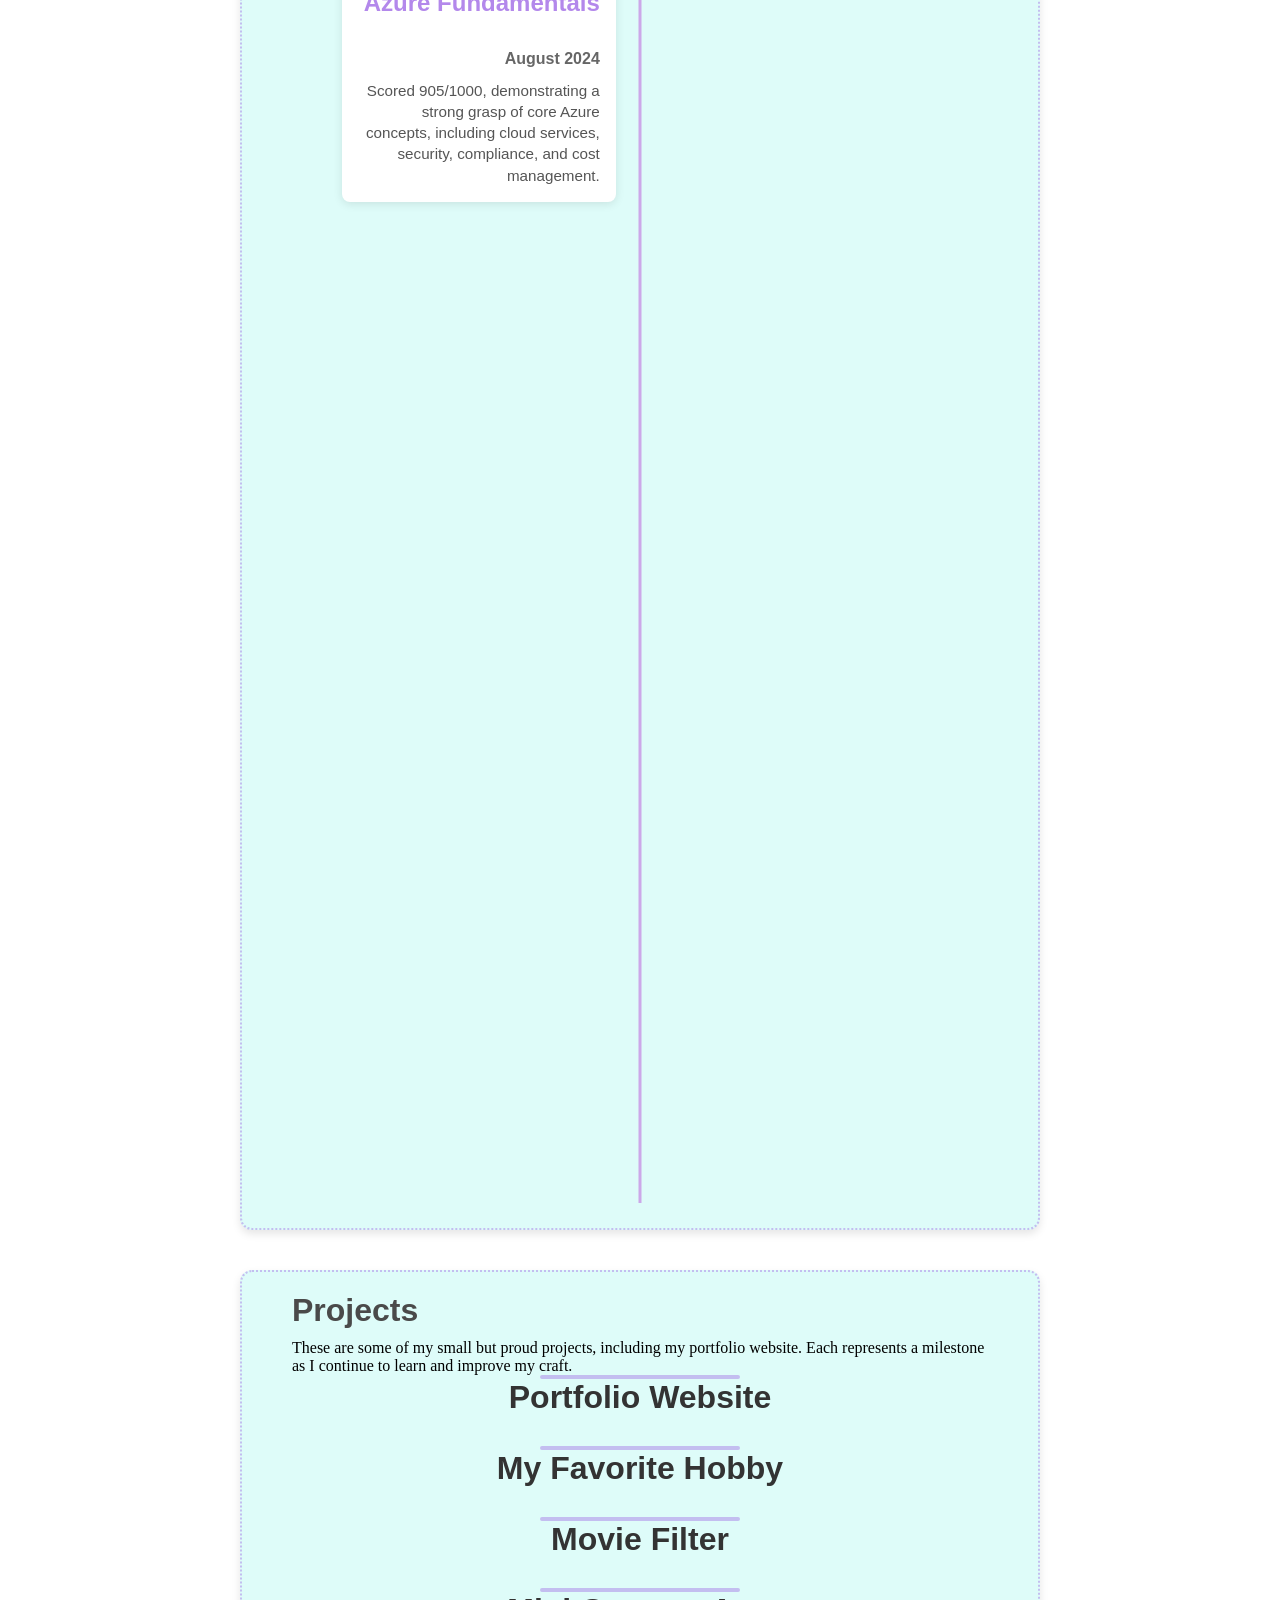
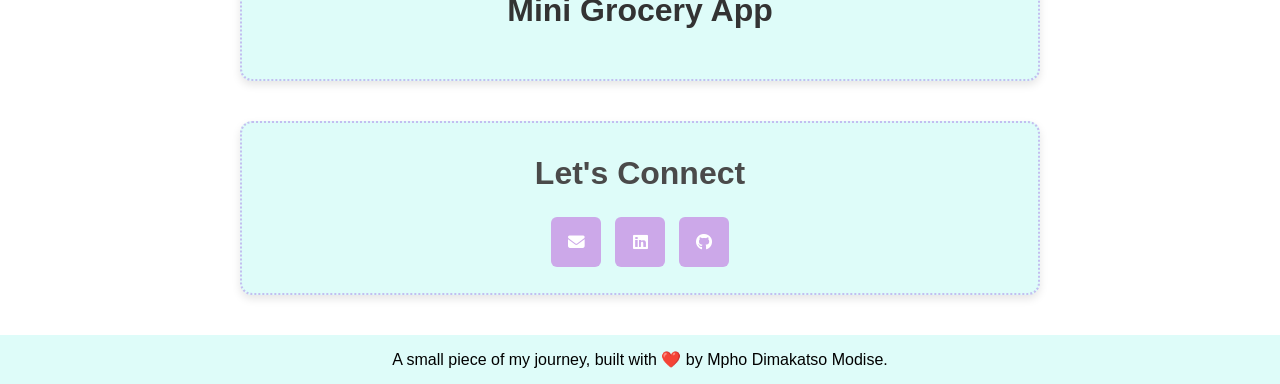
==== commit 7cf09b4e: "New button updates" ====
--- a/blueprint.html
+++ b/blueprint.html
@@ -19,7 +19,9 @@
           <li><a href="#projects">Projects</a></li>
           <li><a href="#contact">Contact Me</a></li>
         </ul>
-        <button class="download-CV"><i class="fas fa-cloud-download-alt"></i> Download my CV</button>
+        <a href="C:\Users\Mpho.Modise\OneDrive - Dynamic DNA (PTY) LTD\Desktop\portfolio website\documents\MPHO DIMAKATSO MODISE CV.pdf" download="MPHO DIMAKATSO MODISE CV.pdf" class="download-CV">
+          <i class="fas fa-cloud-download-alt"></i> Download my CV
+        </a>
       </nav>
     </header>
     <main>
@@ -34,16 +36,16 @@
               I enjoy building sleek, functional websites that make an impact.
               Clean code, creative ideas and good vibes only.
             </p>
-            <a href="#certifications"
-              ><button class="certs">Certifications</button></a
+            <a class="certs" href="#certifications"
+              >Certifications <i class="fas fa-scroll"></i></a
             >
           </div>
         </div>
         <div class="pic-and-buttns">
           <img src="images/IMG_0503.JPG" alt="Picture of Mpho Modise" />
           <div class="buttons">
-            <button class="LinkedIn">Connect with me</button>
-            <button class="GitHub">Check out my profile</button>
+            <button class="LinkedIn" onclick="handleLinkedInClick()">Connect with me <i class="fab fa-linkedin fa-lg"></i></button>
+            <button class="GitHub" onclick="handleGitHubClick()">Check out my profile <i class="fab fa-github fa-lg"></i></button>
           </div>
         </div>
       </div>
@@ -282,11 +284,12 @@
       <!-- Contact Me Section -->
       <div id="contact" class="contact-me-sect">
         <h3>Let's Connect</h3>
-          <button class="contact-btn" onclickk="handleEmailClick()"><i class="fas fa-envelope fa-lg"></i>
+          <button class="contact-btn" onclick="handleEmailClick()"><i class="fas fa-envelope fa-lg"></i>
           </button>
           <button class="contact-btn" onclick="handleLinkedInClick()"><i class="fab fa-linkedin fa-lg"></i>
           </button>
           <button class="contact-btn" onclick="handleGitHubClick()"><i class="fab fa-github fa-lg"></i>
+          </button>
         </div>
       </div>
     </main>
--- a/aesthetic.css
+++ b/aesthetic.css
@@ -47,6 +47,7 @@
   background-color: white;
   cursor: pointer;
   color: #cca8e9;
+  text-decoration: none;
 }
 ul {
   display: flex;
@@ -129,22 +130,21 @@
   border: 2px solid #c3bef0;
 }
 .certs {
-  font-family: "Poppins", sans-serif;
-  display: flex;
-  gap: 10px;
-  background-color: #cca8e9;
+  background: #cca8e9;
+  padding: 15px 20px;
+  font-family: "Poppins", sans-serif;
+  font-weight: 700;
   color: #fff;
-  padding: 8px 16px;
-  border-radius: 6px;
-  text-decoration: none;
-  font-weight: 600;
-  border: none;
-  transition: background-color 0.3s ease;
+  border-style: none;
+  font-size: 15px;
+  border-radius: 5px;
+  transition: background-color 0.3s ease-in-out;
 }
 .certs:hover {
   background-color: white;
   cursor: pointer;
   color: #cca8e9;
+  text-decoration: none;
 }
 .buttons {
   display: flex;
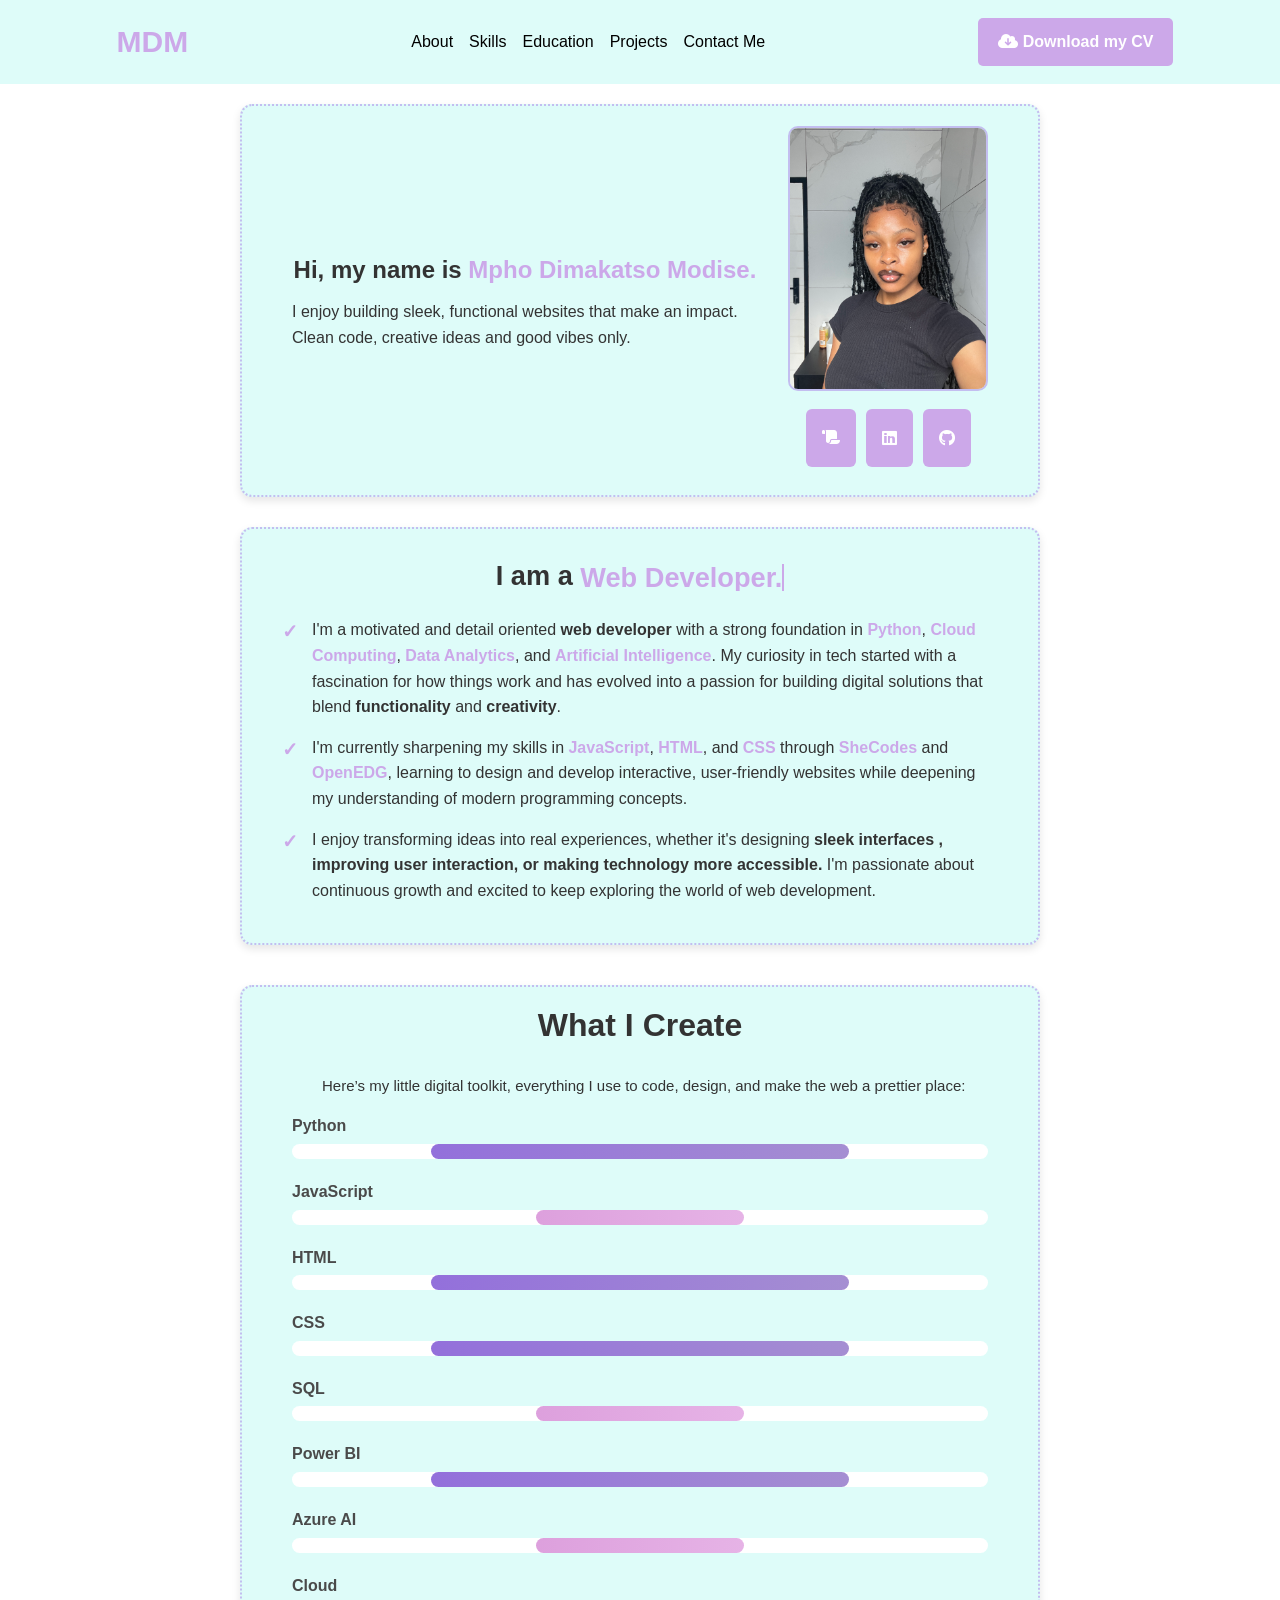
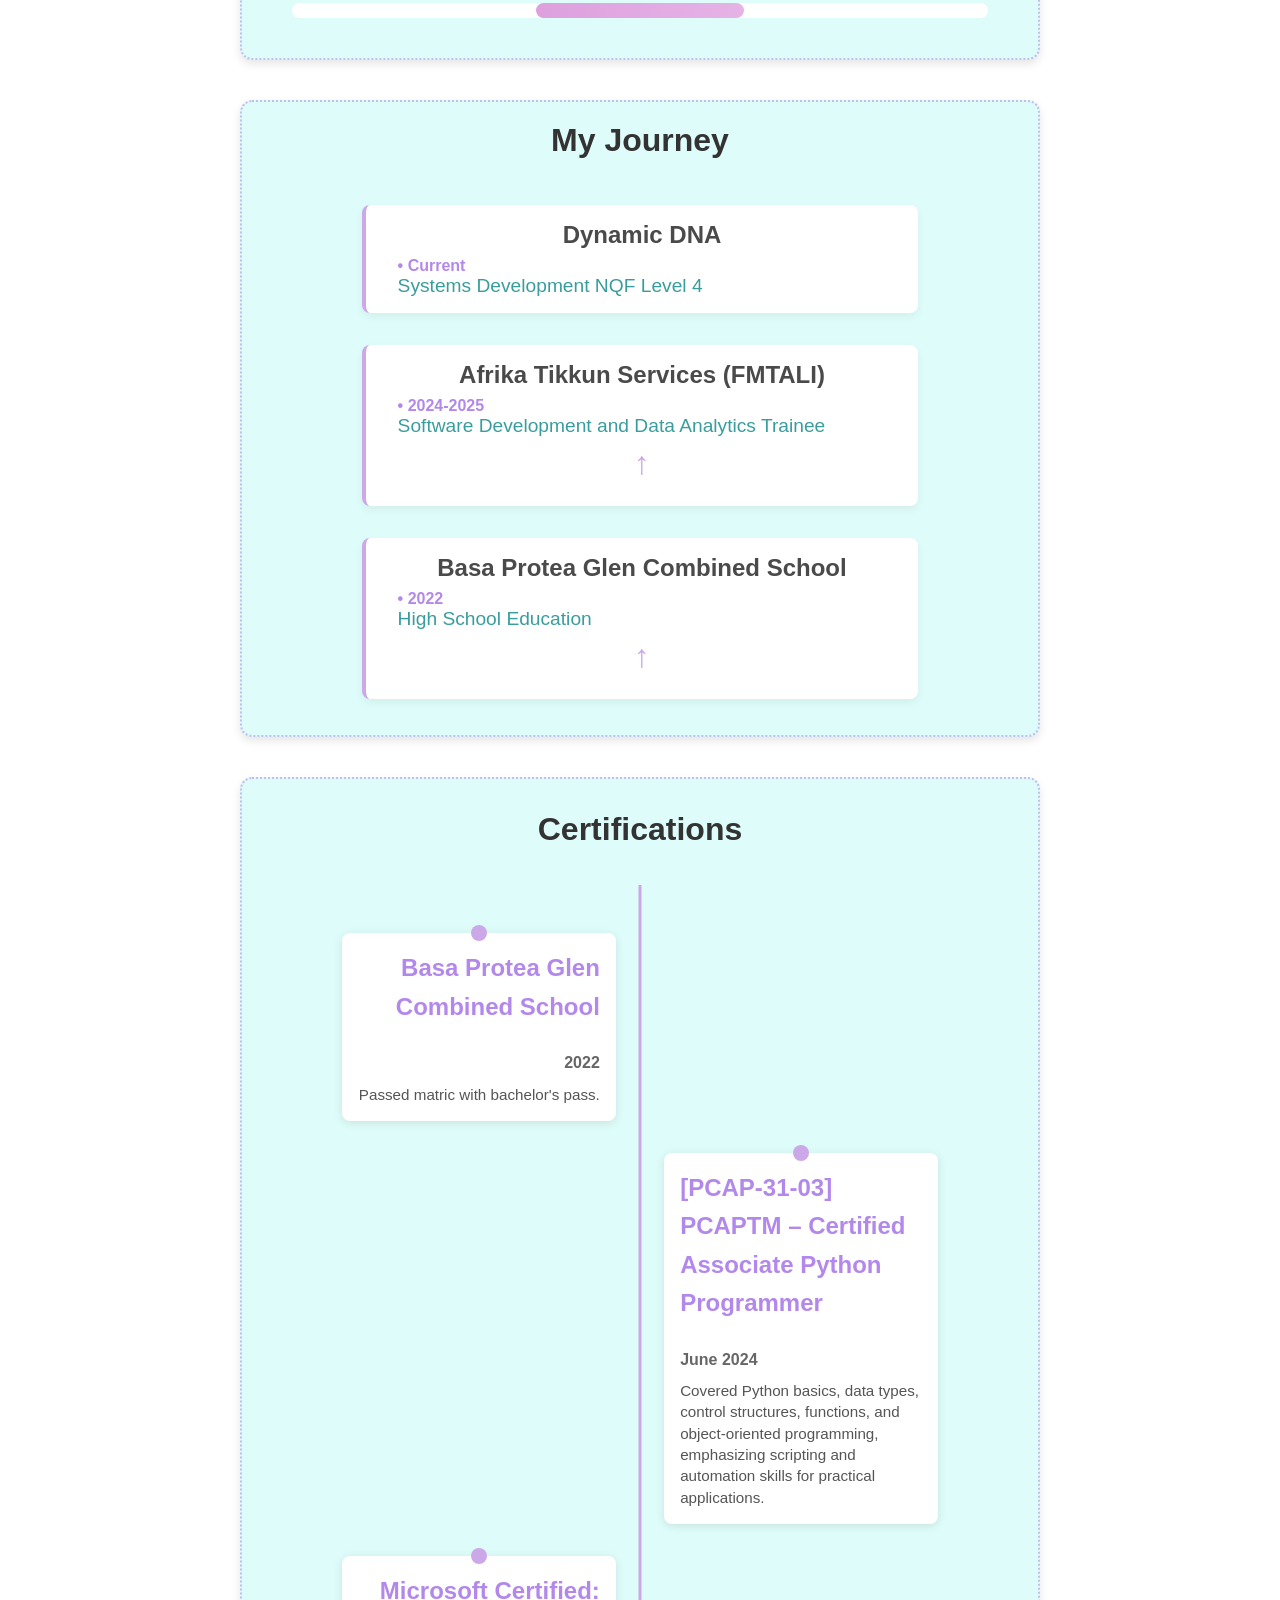
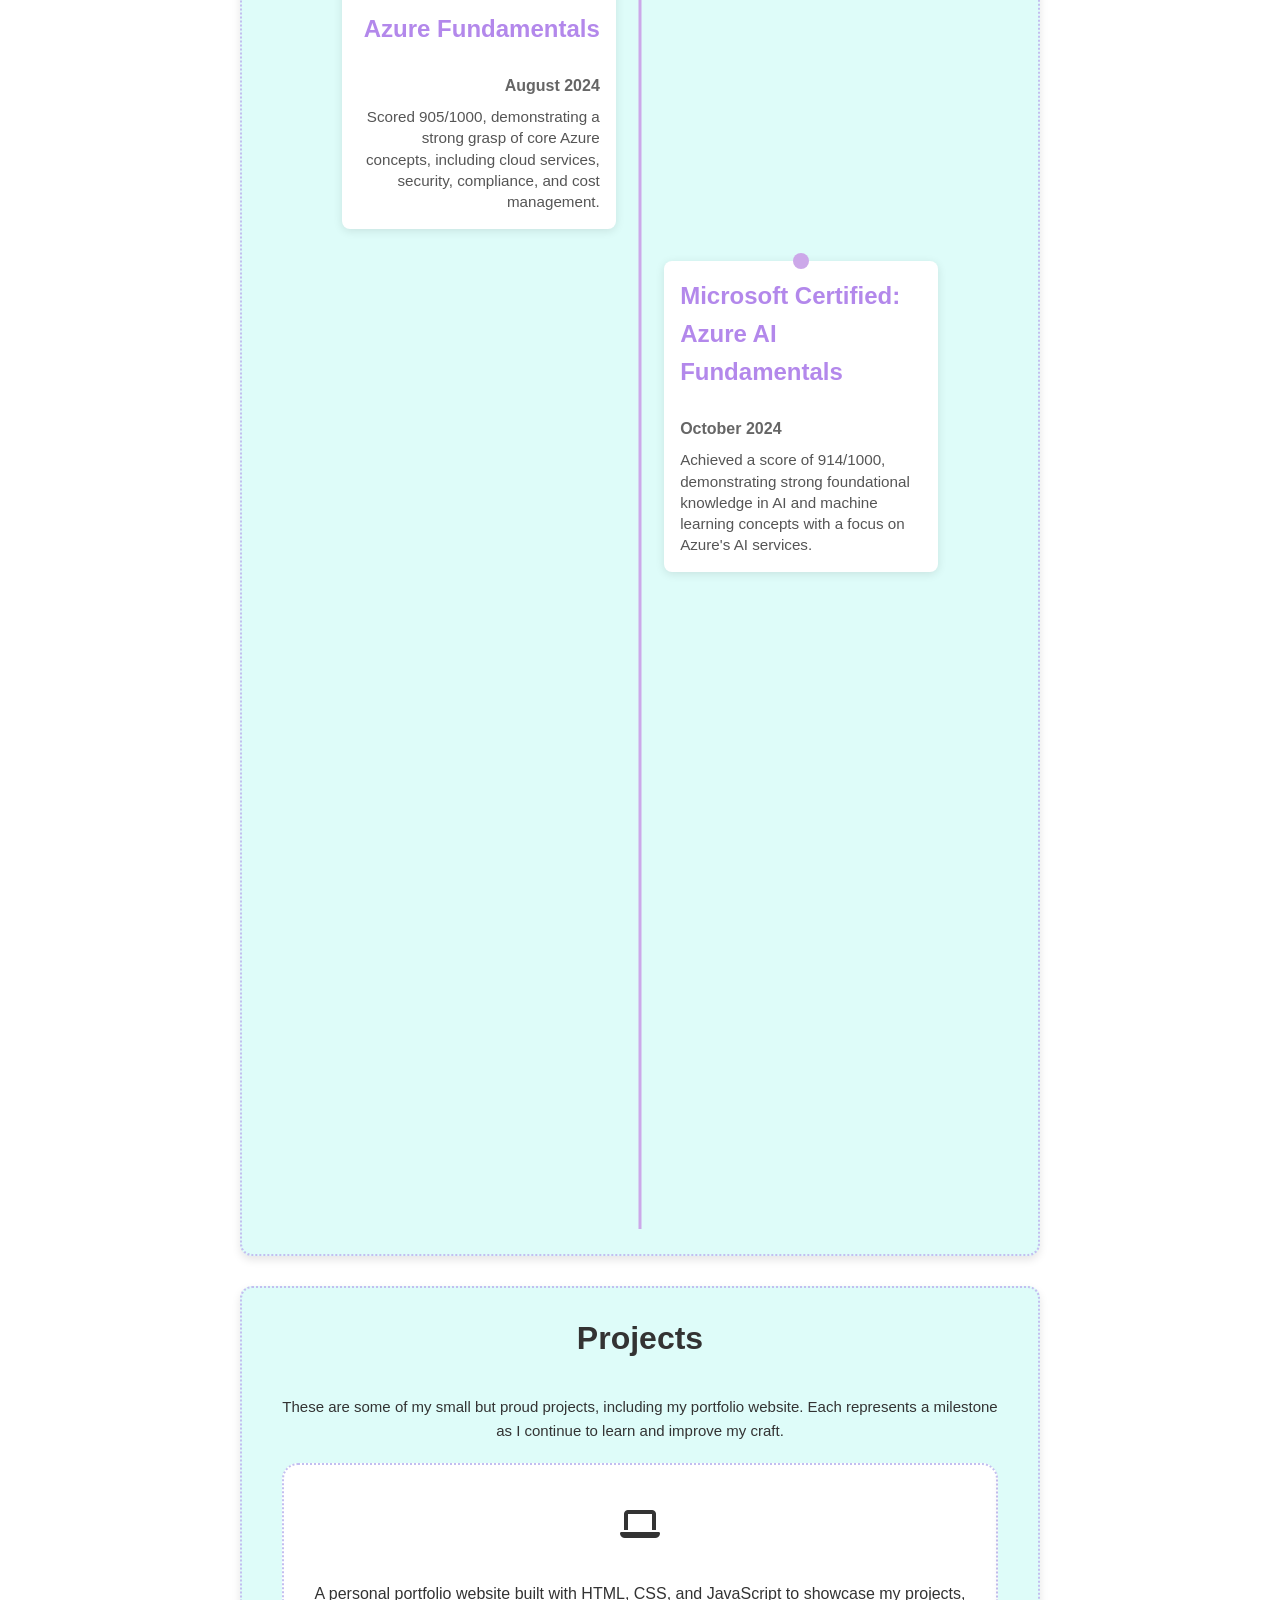
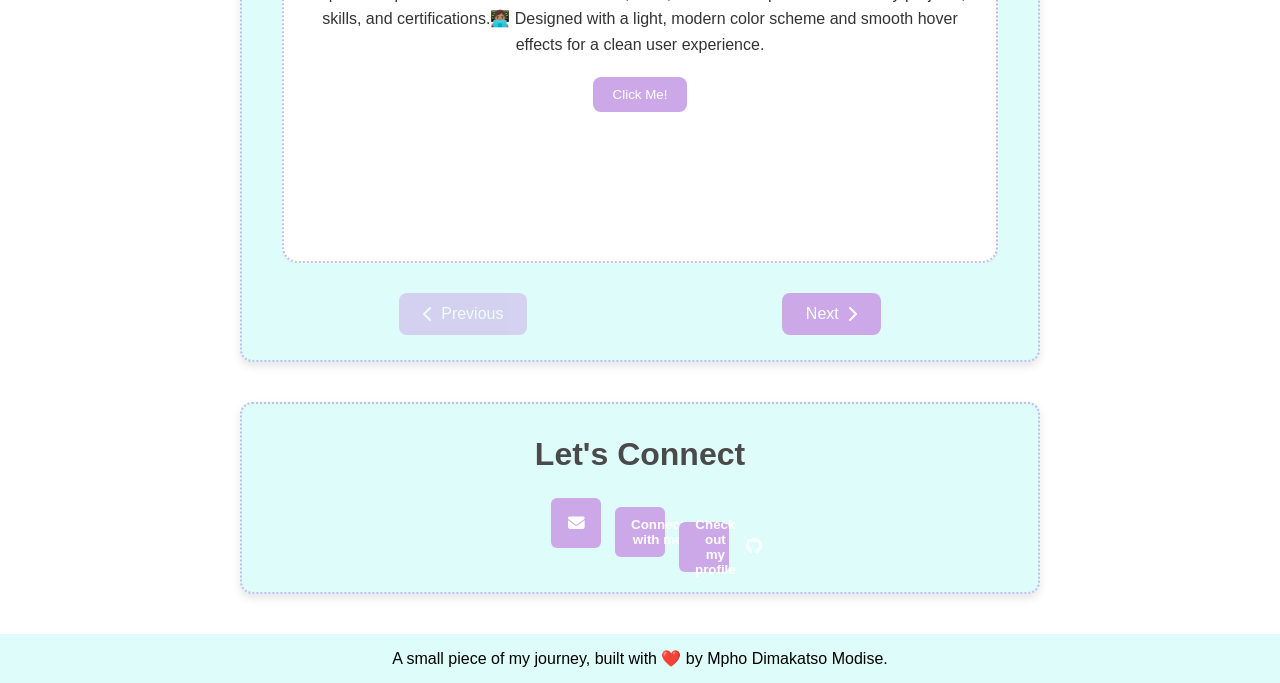
==== commit 11fd0a27: "New Features!" ====
--- a/blueprint.html
+++ b/blueprint.html
@@ -8,6 +8,7 @@
     <link rel="stylesheet" href="https://cdnjs.cloudflare.com/ajax/libs/font-awesome/6.4.0/css/all.min.css">
   </head>
   <body>
+
     <!--Navigation Section-->
     <header>
       <nav>
@@ -19,16 +20,17 @@
           <li><a href="#projects">Projects</a></li>
           <li><a href="#contact">Contact Me</a></li>
         </ul>
-        <a href="C:\Users\Mpho.Modise\OneDrive - Dynamic DNA (PTY) LTD\Desktop\portfolio website\documents\MPHO DIMAKATSO MODISE CV.pdf" download="MPHO DIMAKATSO MODISE CV.pdf" class="download-CV">
+        <a href="documents\MPHO_DIMAKATSO_MODISE_CV.pdf" download="MPHO_DIMAKATSO_MODISE_CV.pdf" class="download-CV">
           <i class="fas fa-cloud-download-alt"></i> Download my CV
         </a>
       </nav>
     </header>
     <main>
+
       <!-- About Me Summary Section -->
       <div class="abt-summary">
         <div class="text">
-          <div class="text-and-certs">
+          <div class="text">
             <h2>
               Hi, my name is <span class="name">Mpho Dimakatso Modise.</span>
             </h2>
@@ -36,16 +38,16 @@
               I enjoy building sleek, functional websites that make an impact.
               Clean code, creative ideas and good vibes only.
             </p>
-            <a class="certs" href="#certifications"
-              >Certifications <i class="fas fa-scroll"></i></a
-            >
           </div>
         </div>
         <div class="pic-and-buttns">
           <img src="images/IMG_0503.JPG" alt="Picture of Mpho Modise" />
           <div class="buttons">
-            <button class="LinkedIn" onclick="handleLinkedInClick()">Connect with me <i class="fab fa-linkedin fa-lg"></i></button>
-            <button class="GitHub" onclick="handleGitHubClick()">Check out my profile <i class="fab fa-github fa-lg"></i></button>
+            <a class="Certifications" href="#certifications" aria-label="View Certifications">
+              <i class="fas fa-scroll"></i>
+            </a>
+            <button class="LinkedIn" onclick="handleLinkedInClick()"> <i class="fab fa-linkedin fa-lg"></i></button>
+            <button class="GitHub" onclick="handleGitHubClick()"> <i class="fab fa-github fa-lg"></i></button>
           </div>
         </div>
       </div>
@@ -255,40 +257,54 @@
           website. Each represents a milestone as I continue to learn and
           improve my craft.
         </p>
-        <div class="carousel">
+        <div class="carousel-container">
           <div class="carousel-track">
-            <div class="slide active">
-              <img />
-              <h4>Portfolio Website</h4>
-              <p></p>
-            </div>
-            <div class="slide">
-              <img />
-              <h4>My Favorite Hobby</h4>
-              <p></p>
-            </div>
-            <div class="slide">
-              <img />
-              <h4>Movie Filter</h4>
-              <p></p>
-            </div>
-            <div class="slide">
-              <img />
-              <h4>Mini Grocery App</h4>
-              <p></p>
-            </div>
-          </div>
-        </div>
-      </div>
+            <div class="project-card">
+              <div class="project-icon"></div>
+                  <h4><i class="fas fa-laptop"></i></h4>
+                  <p>A personal portfolio website built with HTML, CSS, and JavaScript to showcase my projects, skills, and certifications.👩🏽‍💻 Designed with a light, modern color scheme and smooth hover effects for a clean user experience.</p>
+                  <button class ="view-btn">Click Me!</button>  
+            </div>
+            <div class="project-card">
+              <div class="project-icon"></div>
+                  <h4><i class="fas fa-plane"></i></h4>
+                  <p>A simple and interactive webpage about my favorite hobby, travelling! ✈️ </br>Features a theme toggle, responsive image grid, and a personalized feedback button built with HTML, CSS, and JavaScript.</p>
+                  <button class ="view-btn">Click Me!</button>  
+            </div>
+            <div class="project-card">
+              <div class="project-icon"></div>
+                  <h4><i class="fas fa-film"></i></h4>
+                  <p>A simple JavaScript program that stores movies and their IMDb ratings, then displays movies with ratings below and above 7. 🎥</p>
+                  <button class ="view-btn">Click Me!</button>  
+            </div>
+            <div class="project-card">
+              <div class="project-icon"></div>
+                  <h4><i class="fas fa-shopping-cart"></i></h4>
+                  <p>This is a simple, interactive grocery list application built with Python.🛒</br> This is my first mini app in Python, and I’m using it as a way to refresh my skills while reminding myself of fundamental concepts like variables, strings, loops, and lists.</p>
+                  <button class ="view-btn">Click Me!</button>  
+            </div>
+          </div>
+        </div>
+
+        <div class="carousel-nav">
+          <button class="carousel-btn prev-btn">
+            <i class="fas fa-chevron-left"></i> Previous
+          </button>
+          <button class="carousel-btn next-btn">
+            Next <i class="fas fa-chevron-right"></i>
+          </button>
+        </div>
+      </div>
+      
 
       <!-- Contact Me Section -->
       <div id="contact" class="contact-me-sect">
         <h3>Let's Connect</h3>
           <button class="contact-btn" onclick="handleEmailClick()"><i class="fas fa-envelope fa-lg"></i>
           </button>
-          <button class="contact-btn" onclick="handleLinkedInClick()"><i class="fab fa-linkedin fa-lg"></i>
-          </button>
-          <button class="contact-btn" onclick="handleGitHubClick()"><i class="fab fa-github fa-lg"></i>
+          <button class="contact-btn" onclick="handleLinkedInClick()">Connect with me <i class="fab fa-linkedin fa-lg"></i>
+          </button>
+          <button class="contact-btn" onclick="handleGitHubClick()">Check out my profile <i class="fab fa-github fa-lg"></i>
           </button>
         </div>
       </div>
--- a/aesthetic.css
+++ b/aesthetic.css
@@ -2,18 +2,6 @@
   margin: 0 auto;
   padding: 0;
   box-sizing: border-box;
-}
-
-html {
-  font-size: clamp(16px, 2.5vw, 15px);
-}
-
-img,
-video,
-iframe {
-  max-width: 100%;
-  height: auto;
-  display: block;
 }
 
 /*Navigation Section*/
@@ -90,8 +78,6 @@
 }
 .text {
   flex: 1;
-}
-.text-and-certs {
   font-family: "Poppins", sans-serif;
   display: flex;
   flex-direction: column;
@@ -100,6 +86,7 @@
   margin-bottom: 10px;
   min-height: 2.5rem;
 }
+
 h2 {
   font-family: "Poppins", sans-serif;
   align-items: left;
@@ -129,23 +116,7 @@
   border-radius: 10px;
   border: 2px solid #c3bef0;
 }
-.certs {
-  background: #cca8e9;
-  padding: 15px 20px;
-  font-family: "Poppins", sans-serif;
-  font-weight: 700;
-  color: #fff;
-  border-style: none;
-  font-size: 15px;
-  border-radius: 5px;
-  transition: background-color 0.3s ease-in-out;
-}
-.certs:hover {
-  background-color: white;
-  cursor: pointer;
-  color: #cca8e9;
-  text-decoration: none;
-}
+
 .buttons {
   display: flex;
   gap: 10px;
@@ -157,35 +128,62 @@
   font-weight: 600;
   transition: background-color 0.3s ease;
 }
+.Certifications {
+  background-color: #cca8e9;
+  color: #fff;
+  padding: 16px 16px;
+  border-radius: 6px;
+  text-decoration: none;
+  border: none;
+  font-weight: 800;
+  transition: all 0.4s cubic-bezier(0.25, 0.46, 0.45, 0.94);
+  transform-origin: center;
+}
+.Certifications:hover {
+  background-color: white;
+  cursor: pointer;
+  color: #cca8e9;
+  text-decoration: none;
+  transform: rotate(5deg) scale(1.05);
+  box-shadow: 0 4px 12px rgba(204, 168, 233, 0.3);
+}
 .LinkedIn {
   background-color: #cca8e9;
   color: #fff;
-  padding: 8px 16px;
+  padding: 16px 16px;
   border-radius: 6px;
   text-decoration: none;
   border: none;
-  font-weight: 600;
-  transition: background-color 0.3s ease;
+  font-weight: 800;
+  transition: all 0.4s cubic-bezier(0.25, 0.46, 0.45, 0.94);
+  transform-origin: center;
 }
 .LinkedIn:hover {
   background-color: white;
   cursor: pointer;
   color: #cca8e9;
+  text-decoration: none;
+  transform: rotate(5deg) scale(1.05);
+  box-shadow: 0 4px 12px rgba(204, 168, 233, 0.3);
 }
 .GitHub {
   background-color: #cca8e9;
   color: #fff;
-  padding: 8px 16px;
+  padding: 16px 16px;
   border-radius: 6px;
   text-decoration: none;
   border: none;
-  font-weight: 600;
-  transition: background-color 0.3s ease;
+  font-weight: 800;
+  transition: all 0.4s cubic-bezier(0.25, 0.46, 0.45, 0.94);
+  transform-origin: center;
 }
 .GitHub:hover {
   background-color: white;
   cursor: pointer;
   color: #cca8e9;
+  text-decoration: none;
+  transform: rotate(5deg) scale(1.05);
+  box-shadow: 0 4px 12px rgba(204, 168, 233, 0.3);
 }
 
 /*About Me Section*/
@@ -378,6 +376,7 @@
   color: #333;
   line-height: 1.6;
 }
+
 /*Education Section*/
 .education-sect {
   max-width: 800px;
@@ -434,6 +433,7 @@
   color: #cca8e9;
   text-align: center;
 }
+
 /* Certifications Section*/
 .certifications-sect {
   background-color: #defcf9;
@@ -532,7 +532,7 @@
   font-size: 0.95rem;
   line-height: 1.4;
 }
-* Hover effects for interactive feel */ .timeline-item:hover .timeline-content {
+.timeline-item:hover .timeline-content {
   transform: translateX(5px);
   box-shadow: 0 4px 15px rgba(0, 0, 0, 0.15);
 }
@@ -592,14 +592,131 @@
 
 /*Projects Section*/
 .projects-sect {
+  background-color: #defcf9;
+  border: 2px dotted #c3bef0;
+  padding: 25px 40px;
+  border-radius: 12px;
   max-width: 800px;
-  margin: 40px auto;
-  padding: 20px 50px;
-  background: #defcf9;
-  border: dotted 2px #c3bef0;
+  margin: 30px auto;
+  box-shadow: 0 4px 8px rgba(0, 0, 0, 0.1);
+  font-family: "Poppins", sans-serif;
+  color: #333;
+  line-height: 1.6;
+  position: relative;
+}
+.projects-sect h3 {
+  text-align: center;
+  margin-bottom: 30px;
+  font-size: 2rem;
+  color: #333;
+  font-family: "Poppins", sans-serif;
+}
+.projects-intro {
+  margin-bottom: 30px;
+  font-size: 15px;
+}
+.projects-sect p {
+  text-align: center;
+  margin-bottom: 20px;
+}
+.project-card {
+  background-color: #ffffff;
+  border: 2px dotted #c3bef0;
+  border-radius: 16px;
+  box-shadow: 0 4px 8px rgba(0, 0, 0, 0.05);
+  width: 100%;
+  flex-shrink: 0;
+  padding: 25px;
+  transition: transform 0.3s ease, box-shadow 0.3s ease;
+  box-sizing: border-box;
+}
+.project-card:hover {
+  transform: scale(1.02);
+  box-shadow: 0 6px 14px rgba(0, 0, 0, 0.1);
+  color: black;
+  cursor: pointer;
+}
+.project-icon {
+  font-size: 2.5rem;
+  margin-bottom: 10px;
+}
+.view-btn {
+  display: flex;
+  justify-content: center;
+  background-color: #cca8e9;
+  color: #fff;
+  border: none;
+  border-radius: 8px;
+  padding: 10px 20px;
+  cursor: pointer;
+  transition: background-color 0.3s ease;
+}
+.view-btn:hover {
+  color: #cca8e9;
+  border: dotted;
+  background-color: white;
+  cursor: pointer;
+}
+.carousel-container {
+  position: relative;
+  overflow: hidden;
   border-radius: 12px;
-  box-shadow: 0 4px 8px rgba(0, 0, 0, 0.1);
-}
+  width: 100%;
+  height: 400px;
+}
+.carousel-track {
+  display: flex;
+  transition: transform 0.5s ease-in-out;
+  height: 100%;
+  width: 100%;
+}
+.carousel-nav {
+  display: flex;
+  justify-content: center;
+  gap: 20px;
+  margin-top: 30px;
+}
+.carousel-btn {
+  background-color: #cca8e9;
+  color: white;
+  border: none;
+  border-radius: 8px;
+  padding: 12px 24px;
+  cursor: pointer;
+  font-family: "Poppins", sans-serif;
+  font-size: 1rem;
+  transition: all 0.3s ease;
+  display: flex;
+  align-items: center;
+  gap: 8px;
+}
+.carousel-btn:hover {
+  color: #cca8e9;
+  background-color: white;
+  cursor: pointer;
+  transform: translateY(-2px);
+}
+.carousel-btn:active {
+  transform: translateY(0);
+}
+/* Responsive Design */
+@media (max-width: 768px) {
+  .projects-sect {
+    padding: 20px;
+    margin: 20px auto;
+  }
+
+  .project-card {
+    min-width: 300px;
+    padding: 20px;
+  }
+
+  .carousel-btn {
+    padding: 10px 20px;
+    font-size: 0.9rem;
+  }
+}
+
 /*Contact Me Section*/
 .contact-me-sect {
   max-width: 800px;
@@ -612,7 +729,6 @@
   text-align: center;
   line-height: 60px;
 }
-
 .contact-me-sect p {
   display: inline-block;
   padding: 8px 16px;
@@ -649,6 +765,17 @@
   width: 50px;
   height: 50px;
 }
+
+/*Footer Section*/
+footer {
+  background: #defcf9;
+  padding: 15px 0;
+  width: 100%;
+  display: flex;
+  justify-content: space-between;
+  align-items: center;
+  font-family: "Poppins", sans-serif;
+}
 .no-select {
   cursor: not-allowed;
   -webkit-user-select: none;
@@ -656,13 +783,3 @@
   -ms-user-select: none;
   user-select: none;
 }
-/*Footer Section*/
-footer {
-  background: #defcf9;
-  padding: 15px 0;
-  width: 100%;
-  display: flex;
-  justify-content: space-between;
-  align-items: center;
-  font-family: "Poppins", sans-serif;
-}
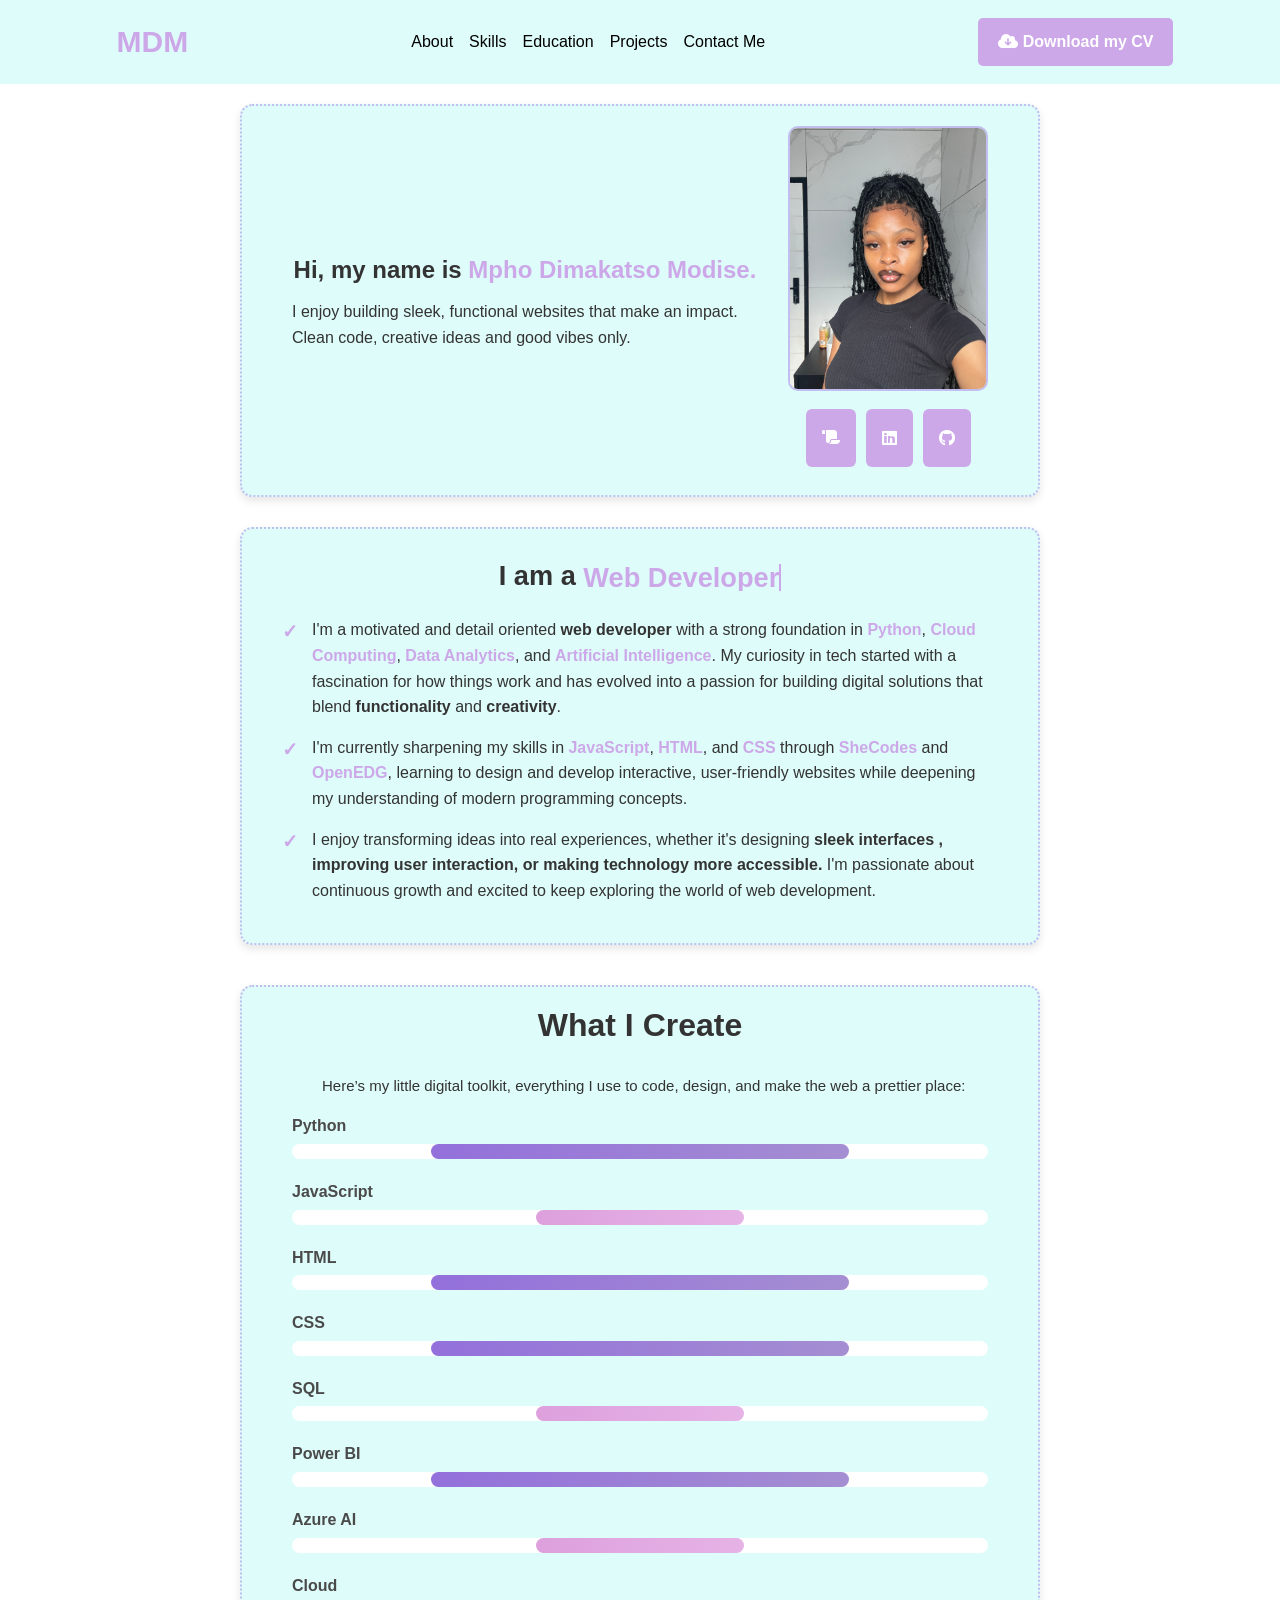
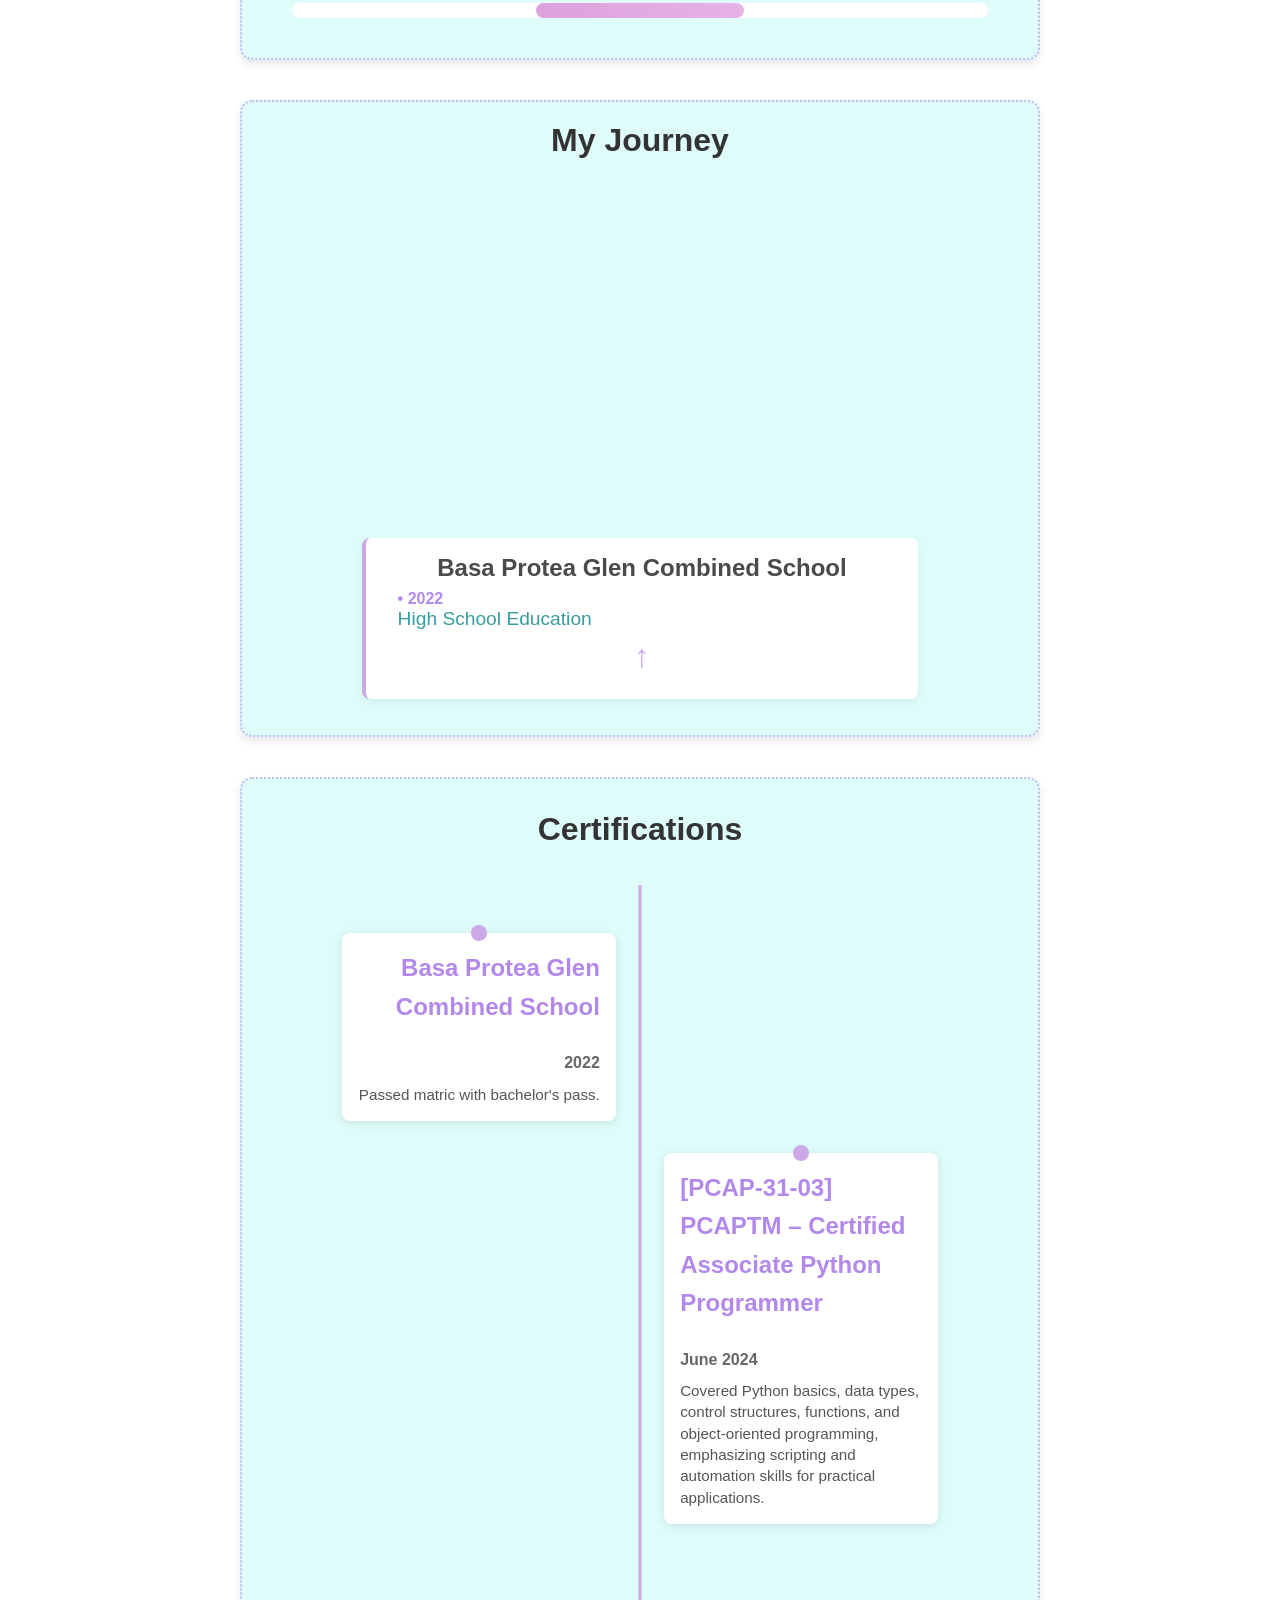
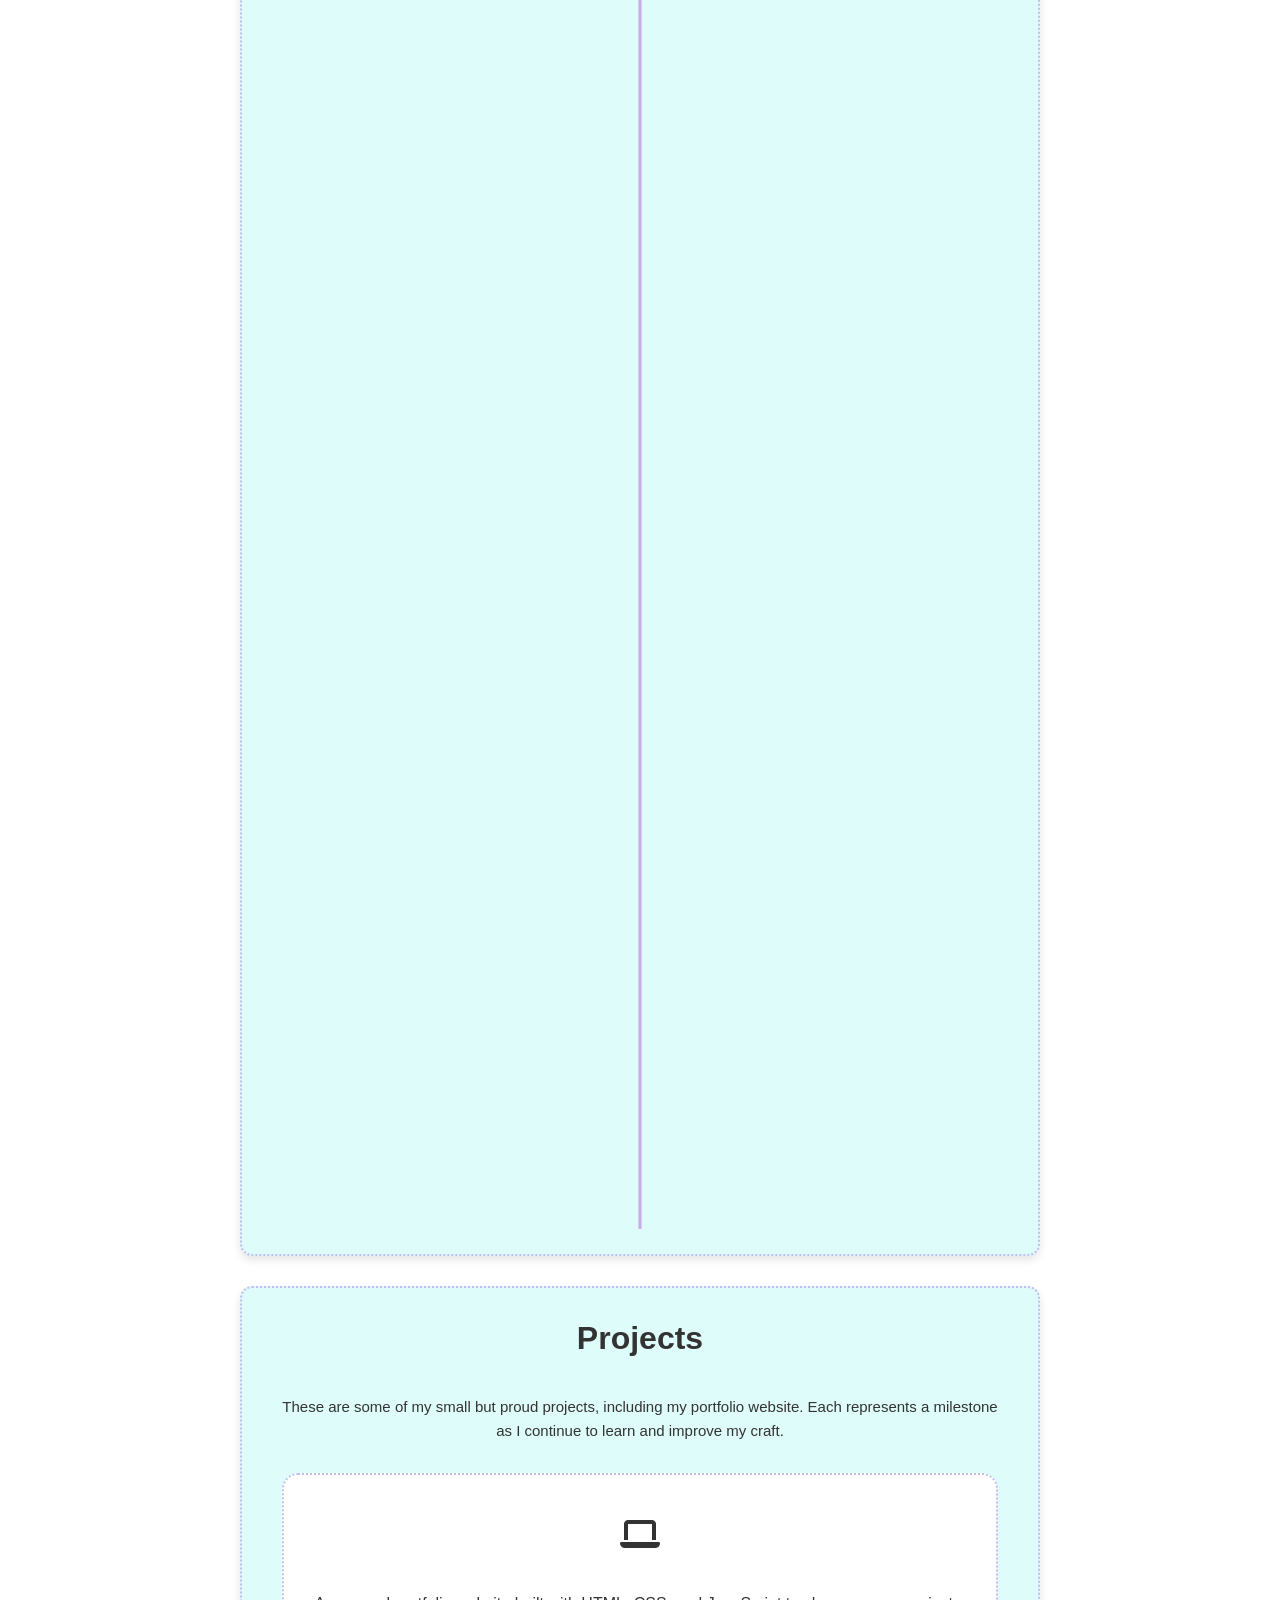
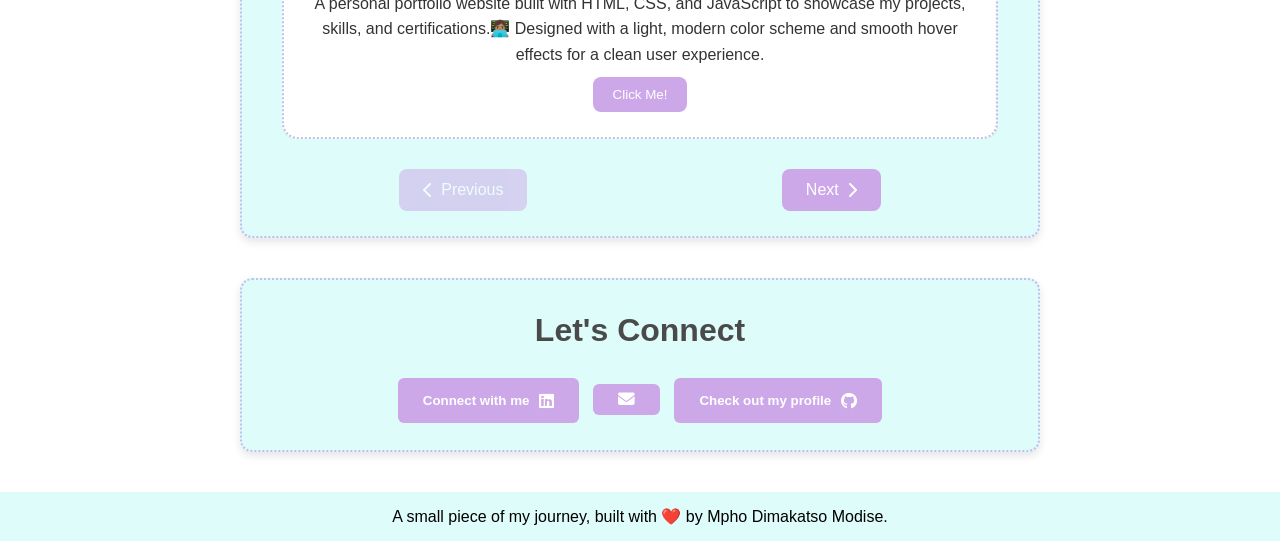
==== commit 86210299: "Bug fixes" ====
--- a/blueprint.html
+++ b/blueprint.html
@@ -263,25 +263,25 @@
               <div class="project-icon"></div>
                   <h4><i class="fas fa-laptop"></i></h4>
                   <p>A personal portfolio website built with HTML, CSS, and JavaScript to showcase my projects, skills, and certifications.👩🏽‍💻 Designed with a light, modern color scheme and smooth hover effects for a clean user experience.</p>
-                  <button class ="view-btn">Click Me!</button>  
+                  <button class ="view-btn portfolio-website" onclick="handlePortflioWebsiteClick()" >Click Me!</button>  
             </div>
             <div class="project-card">
               <div class="project-icon"></div>
                   <h4><i class="fas fa-plane"></i></h4>
                   <p>A simple and interactive webpage about my favorite hobby, travelling! ✈️ </br>Features a theme toggle, responsive image grid, and a personalized feedback button built with HTML, CSS, and JavaScript.</p>
-                  <button class ="view-btn">Click Me!</button>  
+                  <button class ="view-btn favorite-hobby" onclick="handleFavoriteHobbyClick()">Click Me!</button>  
             </div>
             <div class="project-card">
               <div class="project-icon"></div>
                   <h4><i class="fas fa-film"></i></h4>
                   <p>A simple JavaScript program that stores movies and their IMDb ratings, then displays movies with ratings below and above 7. 🎥</p>
-                  <button class ="view-btn">Click Me!</button>  
+                  <button class ="view-btn movie-filter" onclick="handleMovieFilterClick()">Click Me!</button>  
             </div>
             <div class="project-card">
               <div class="project-icon"></div>
                   <h4><i class="fas fa-shopping-cart"></i></h4>
                   <p>This is a simple, interactive grocery list application built with Python.🛒</br> This is my first mini app in Python, and I’m using it as a way to refresh my skills while reminding myself of fundamental concepts like variables, strings, loops, and lists.</p>
-                  <button class ="view-btn">Click Me!</button>  
+                  <button class ="view-btn list-it" onclick="handleListItClick()">Click Me!</button>  
             </div>
           </div>
         </div>
@@ -296,13 +296,12 @@
         </div>
       </div>
       
-
       <!-- Contact Me Section -->
       <div id="contact" class="contact-me-sect">
         <h3>Let's Connect</h3>
+          <button class="contact-btn" onclick="handleLinkedInClick()">Connect with me <i class="fab fa-linkedin fa-lg"></i>
+          </button>
           <button class="contact-btn" onclick="handleEmailClick()"><i class="fas fa-envelope fa-lg"></i>
-          </button>
-          <button class="contact-btn" onclick="handleLinkedInClick()">Connect with me <i class="fab fa-linkedin fa-lg"></i>
           </button>
           <button class="contact-btn" onclick="handleGitHubClick()">Check out my profile <i class="fab fa-github fa-lg"></i>
           </button>
--- a/aesthetic.css
+++ b/aesthetic.css
@@ -612,13 +612,11 @@
   font-family: "Poppins", sans-serif;
 }
 .projects-intro {
+  text-align: center;
   margin-bottom: 30px;
   font-size: 15px;
 }
-.projects-sect p {
-  text-align: center;
-  margin-bottom: 20px;
-}
+
 .project-card {
   background-color: #ffffff;
   border: 2px dotted #c3bef0;
@@ -629,6 +627,9 @@
   padding: 25px;
   transition: transform 0.3s ease, box-shadow 0.3s ease;
   box-sizing: border-box;
+  display: flex;
+  flex-direction: column;
+  height: 100%;
 }
 .project-card:hover {
   transform: scale(1.02);
@@ -639,6 +640,11 @@
 .project-icon {
   font-size: 2.5rem;
   margin-bottom: 10px;
+}
+.project-card p {
+  text-align: center;
+  margin-bottom: 10px;
+  flex-grow: 1;
 }
 .view-btn {
   display: flex;
@@ -650,6 +656,9 @@
   padding: 10px 20px;
   cursor: pointer;
   transition: background-color 0.3s ease;
+  margin-top: auto;
+  width: fit-content;
+  align-self: center;
 }
 .view-btn:hover {
   color: #cca8e9;
@@ -662,7 +671,6 @@
   overflow: hidden;
   border-radius: 12px;
   width: 100%;
-  height: 400px;
 }
 .carousel-track {
   display: flex;
@@ -729,26 +737,13 @@
   text-align: center;
   line-height: 60px;
 }
-.contact-me-sect p {
-  display: inline-block;
-  padding: 8px 16px;
-  margin: 0 5px;
-  background-color: #cca8e9;
-  color: #fff;
-  padding: 8px 16px;
-  border-radius: 6px;
-  text-decoration: none;
-  border: none;
-  font-weight: 600;
-  transition: background-color 0.3s ease;
-}
 .contact-btn {
   display: inline-flex;
   align-items: center;
   gap: 10px;
   background-color: #cca8e9;
   color: #fff;
-  padding: 8px 16px;
+  padding: 15px 25px;
   border-radius: 6px;
   text-decoration: none;
   border: none;
@@ -760,10 +755,6 @@
   color: #cca8e9;
   background-color: white;
   cursor: pointer;
-}
-.contact-btn {
-  width: 50px;
-  height: 50px;
 }
 
 /*Footer Section*/
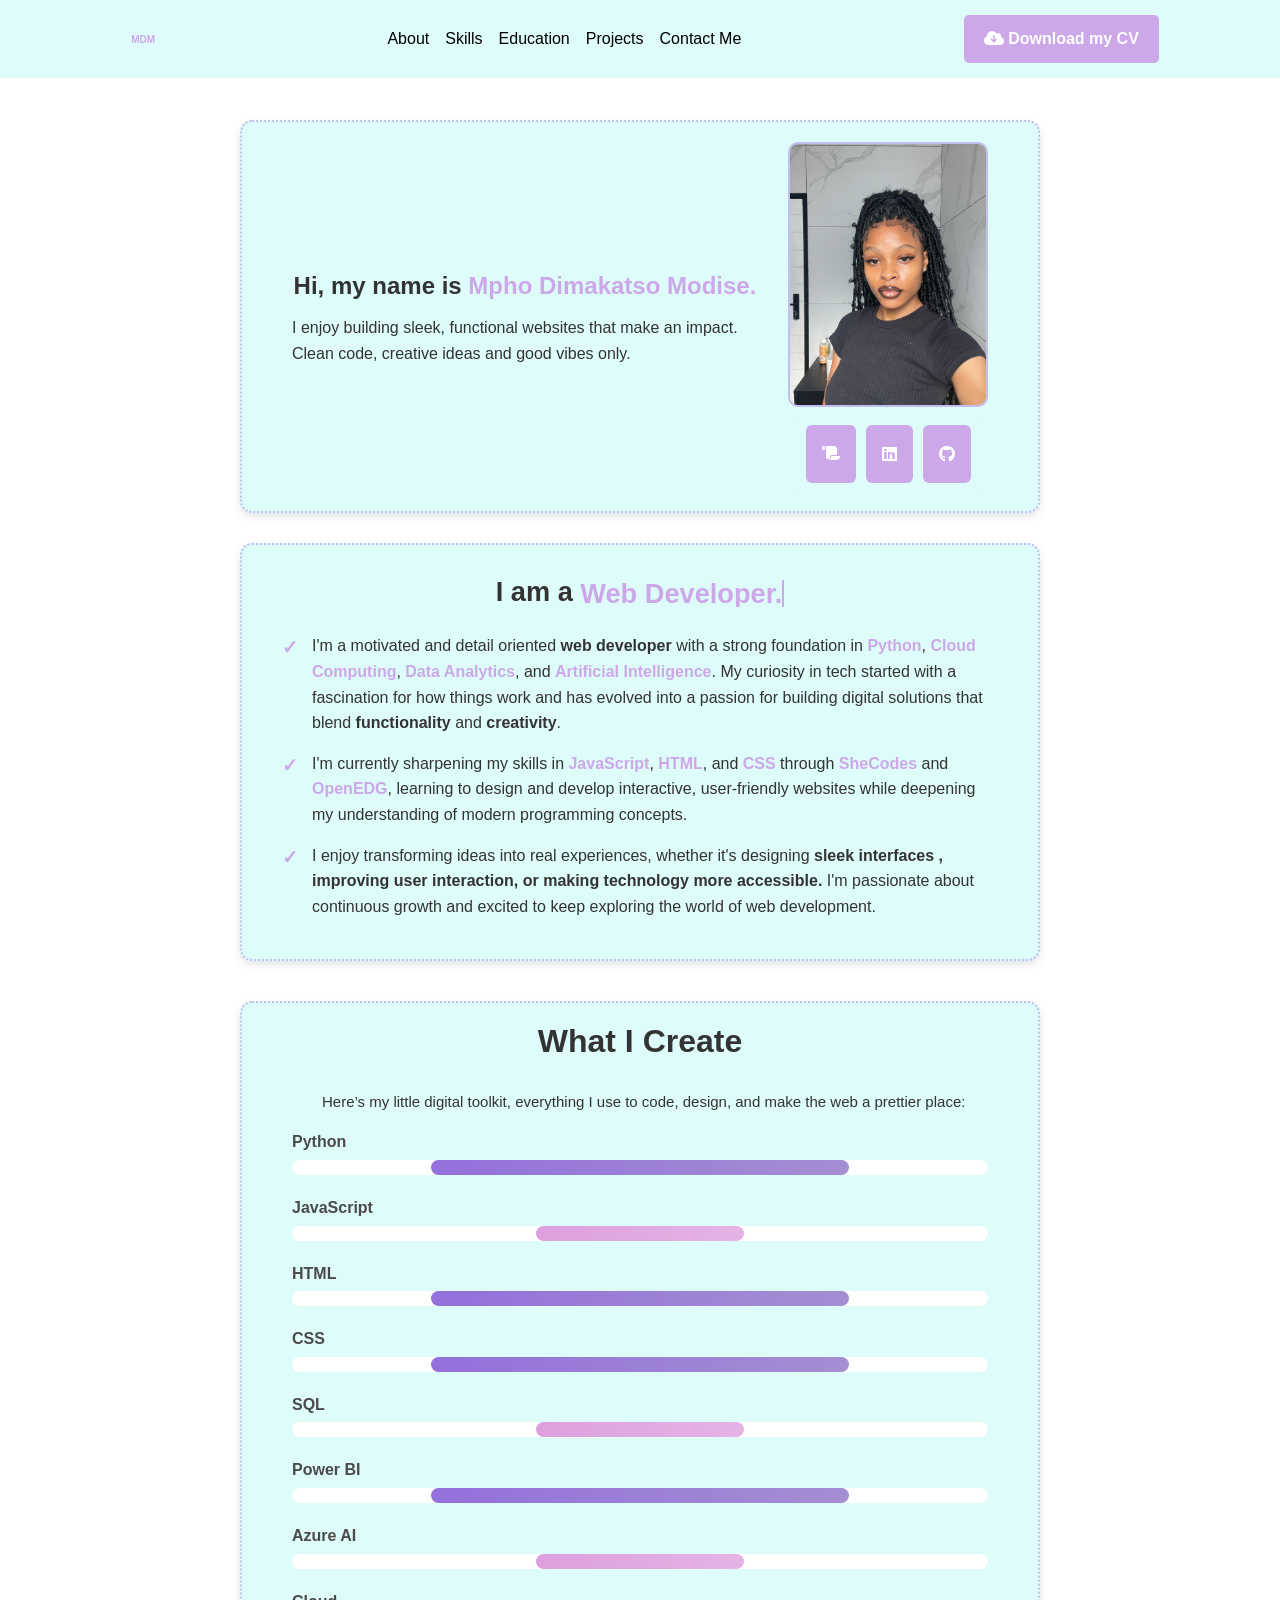
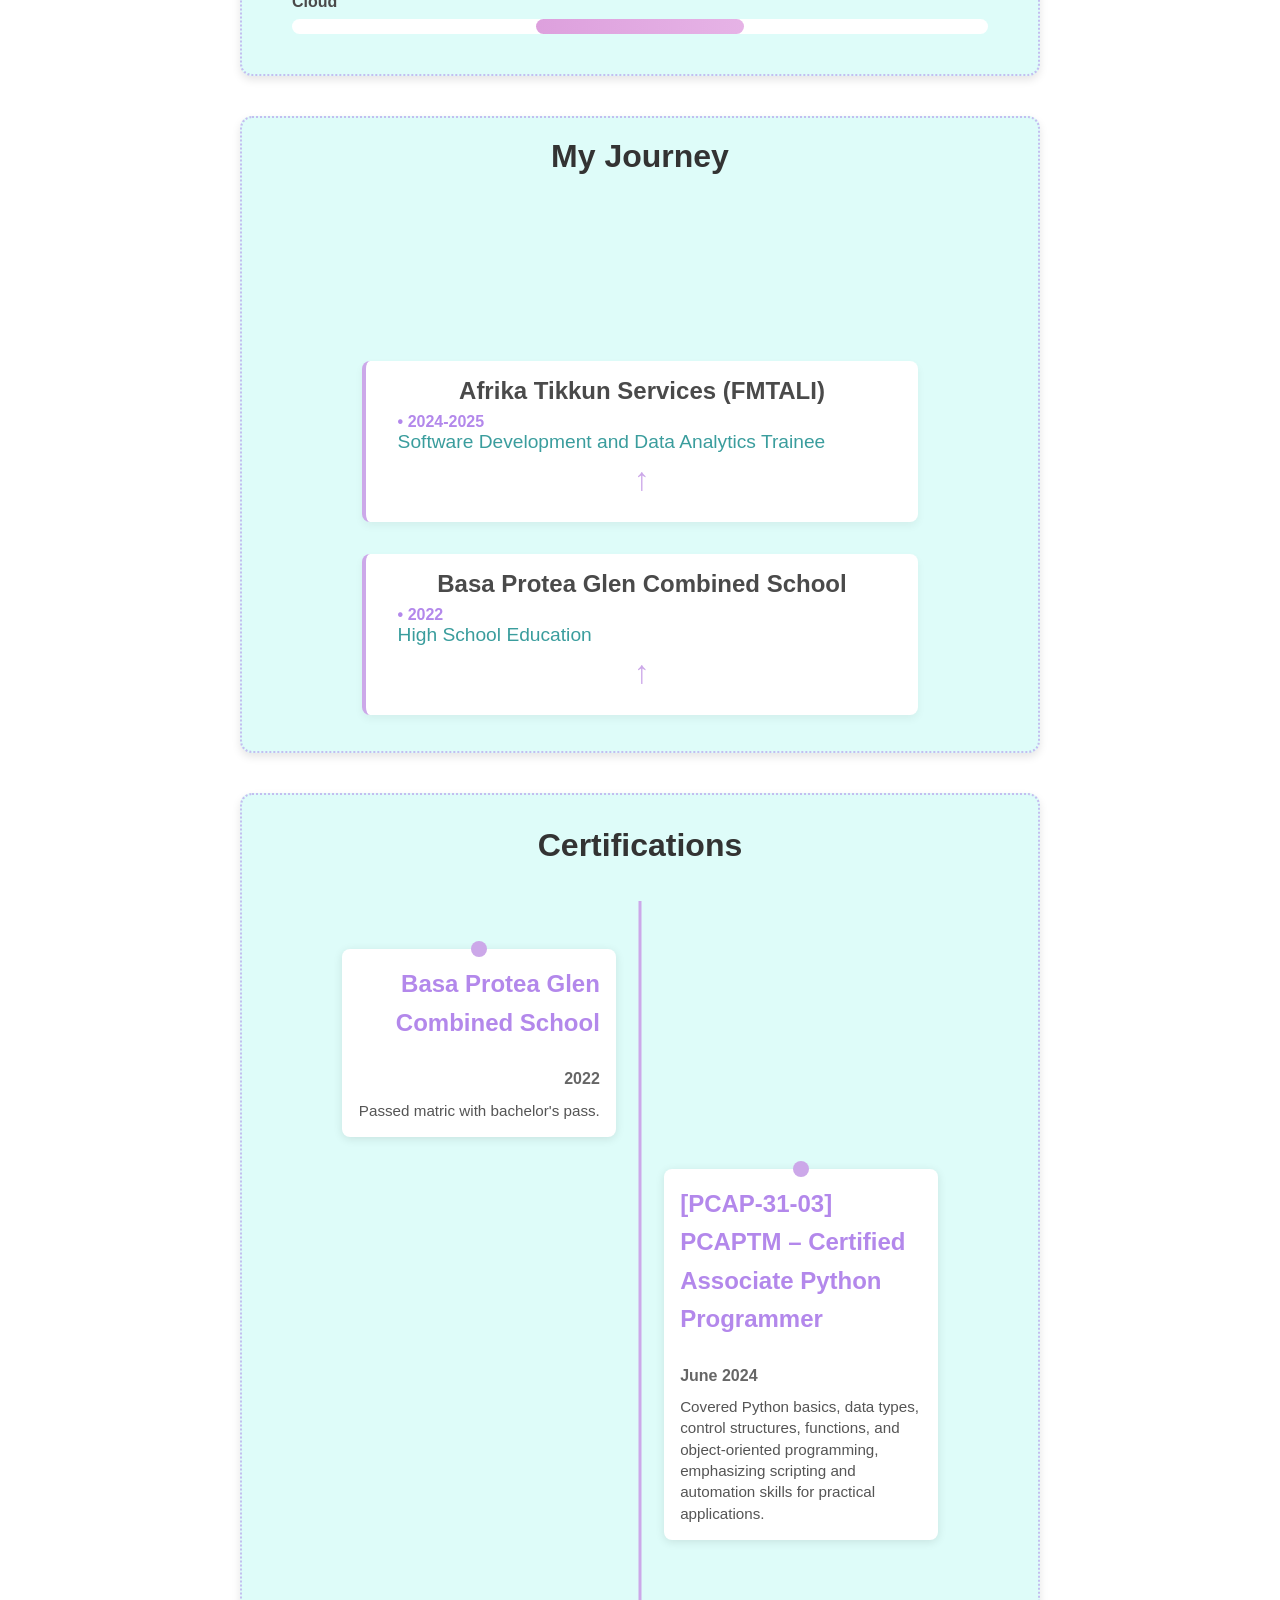
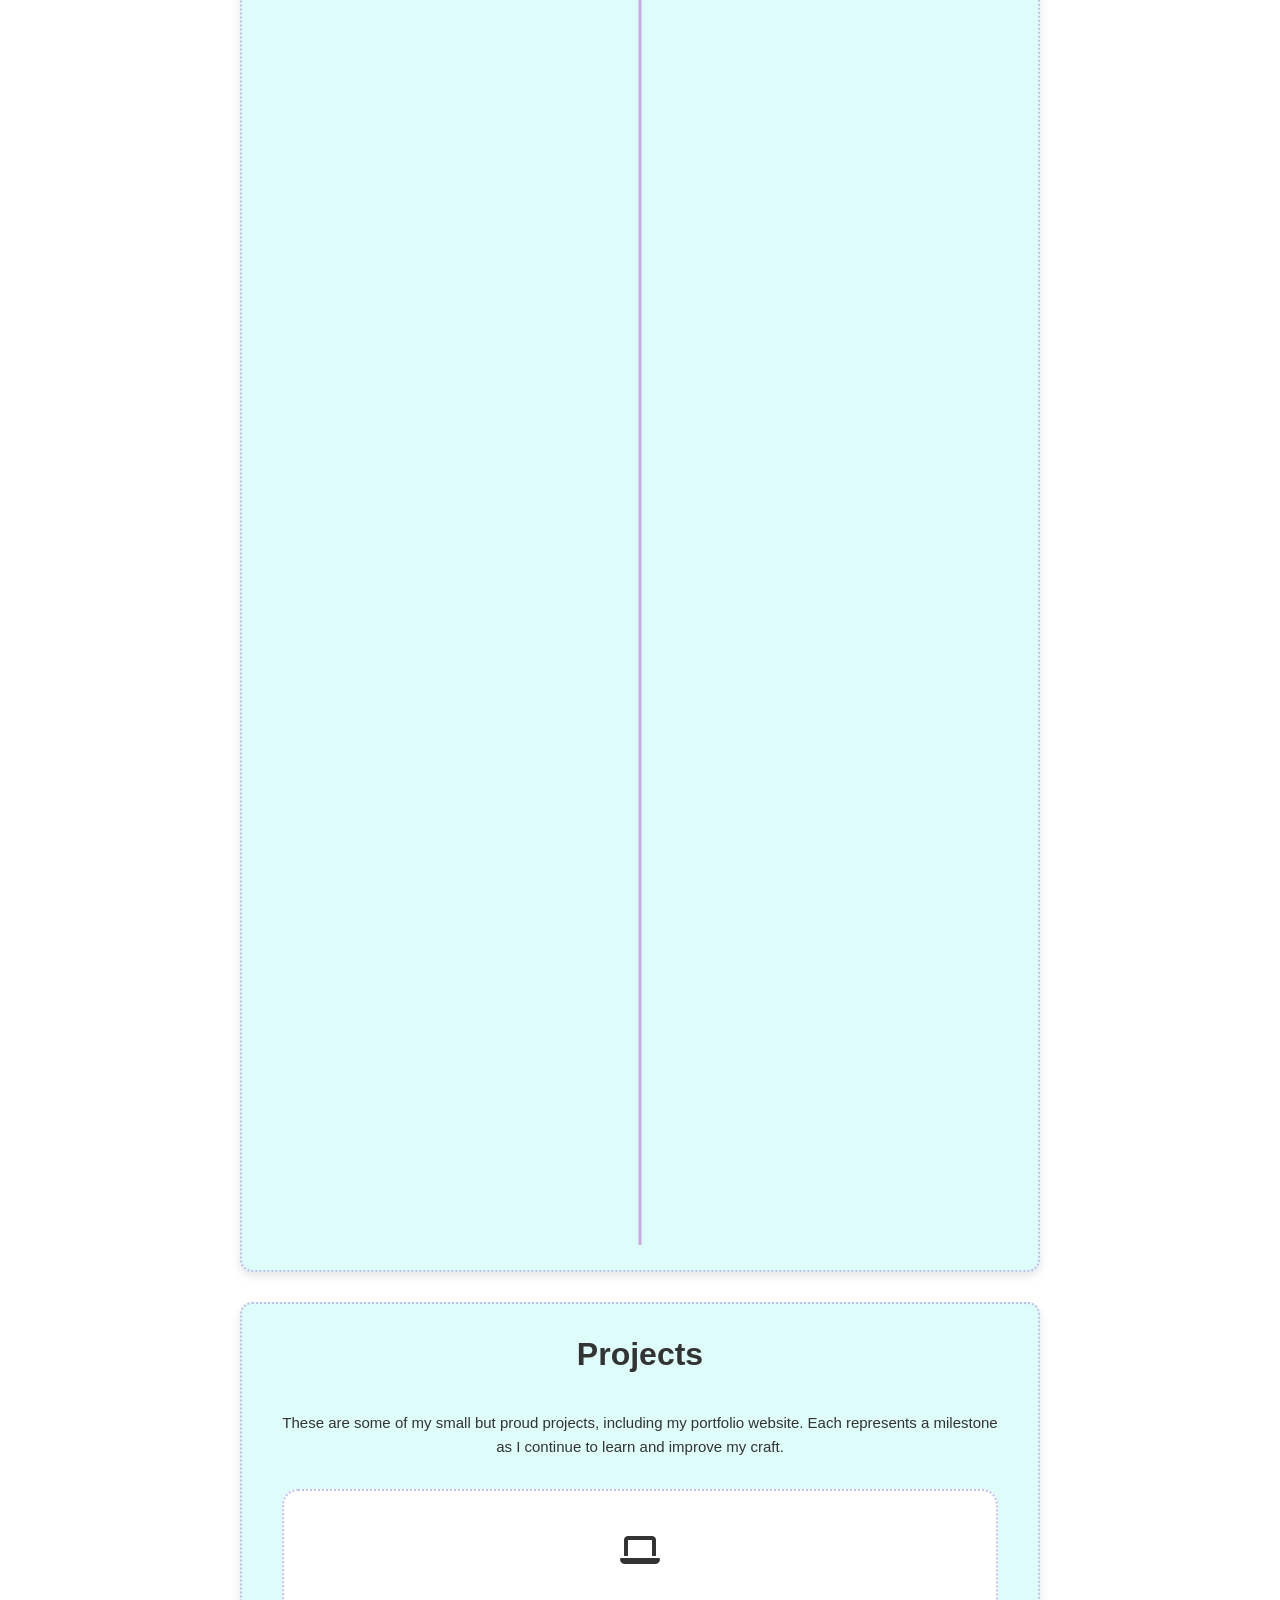
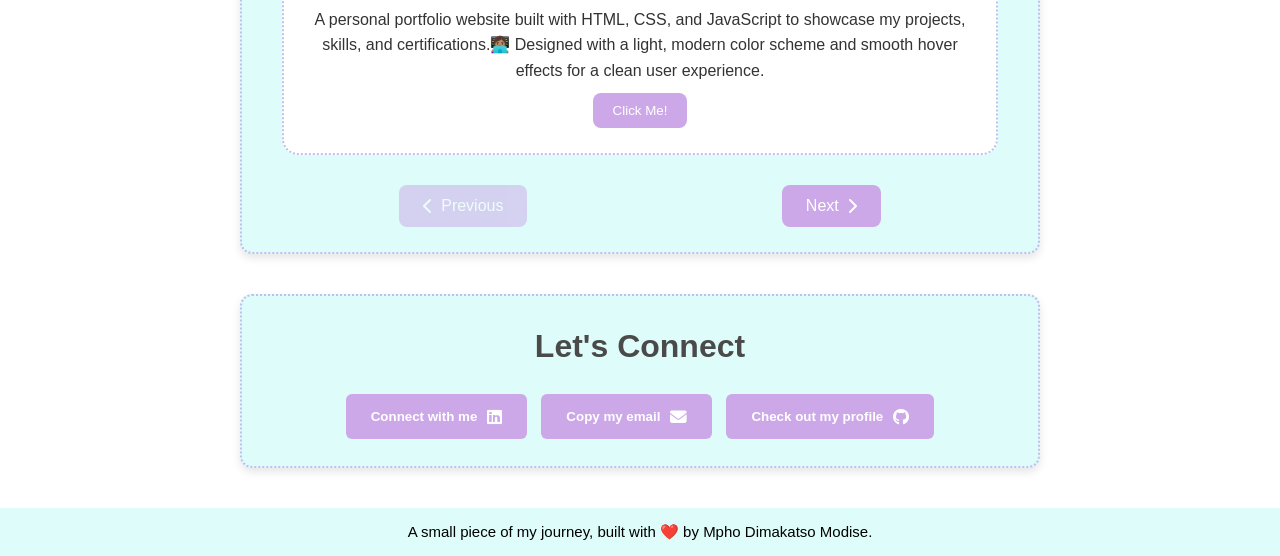
==== commit 5ff2bc31: "Updates" ====
--- a/blueprint.html
+++ b/blueprint.html
@@ -25,8 +25,8 @@
         </a>
       </nav>
     </header>
+    
     <main>
-
       <!-- About Me Summary Section -->
       <div class="abt-summary">
         <div class="text">
@@ -301,7 +301,7 @@
         <h3>Let's Connect</h3>
           <button class="contact-btn" onclick="handleLinkedInClick()">Connect with me <i class="fab fa-linkedin fa-lg"></i>
           </button>
-          <button class="contact-btn" onclick="handleEmailClick()"><i class="fas fa-envelope fa-lg"></i>
+          <button class="contact-btn" onclick="handleEmailClick()">Copy my email <i class="fas fa-envelope fa-lg"></i>
           </button>
           <button class="contact-btn" onclick="handleGitHubClick()">Check out my profile <i class="fab fa-github fa-lg"></i>
           </button>
--- a/aesthetic.css
+++ b/aesthetic.css
@@ -3,18 +3,25 @@
   padding: 0;
   box-sizing: border-box;
 }
-
+html {
+  scroll-padding-top: 80px; /* Match your header height */
+}
 /*Navigation Section*/
 header {
   background: #defcf9;
   padding: 15px 0;
+  position: fixed;
+  top: 0;
+  left: 0;
+  width: 100%;
+  z-index: 1000;
 }
 nav {
   display: flex;
   justify-content: space-between;
   align-items: center;
-  width: 100%;
-}
+}
+
 .logo {
   font-family: "Poppins", sans-serif;
   font-size: 30px;
@@ -57,6 +64,23 @@
   color: #cca8e9;
   text-decoration: underline;
   cursor: pointer;
+}
+main {
+  padding-top: calc(80px + 20px); /* Header height + extra spacing */
+}
+/* Responsive Design for Navigation Section */
+@media (min-width: 400px) {
+  .logo {
+    font-size: 10px;
+  }
+  nav {
+    padding: 0 10px;
+  }
+
+  .nav-menu {
+    top: 50px;
+    height: calc(100vh - 50px);
+  }
 }
 
 /*About Me Summary Section*/
@@ -621,7 +645,6 @@
   background-color: #ffffff;
   border: 2px dotted #c3bef0;
   border-radius: 16px;
-  box-shadow: 0 4px 8px rgba(0, 0, 0, 0.05);
   width: 100%;
   flex-shrink: 0;
   padding: 25px;
@@ -633,7 +656,7 @@
 }
 .project-card:hover {
   transform: scale(1.02);
-  box-shadow: 0 6px 14px rgba(0, 0, 0, 0.1);
+  box-shadow: 0 10px 20px rgba(0, 0, 0, 0.1);
   color: black;
   cursor: pointer;
 }
@@ -766,6 +789,7 @@
   justify-content: space-between;
   align-items: center;
   font-family: "Poppins", sans-serif;
+  font-size: 15px;
 }
 .no-select {
   cursor: not-allowed;
